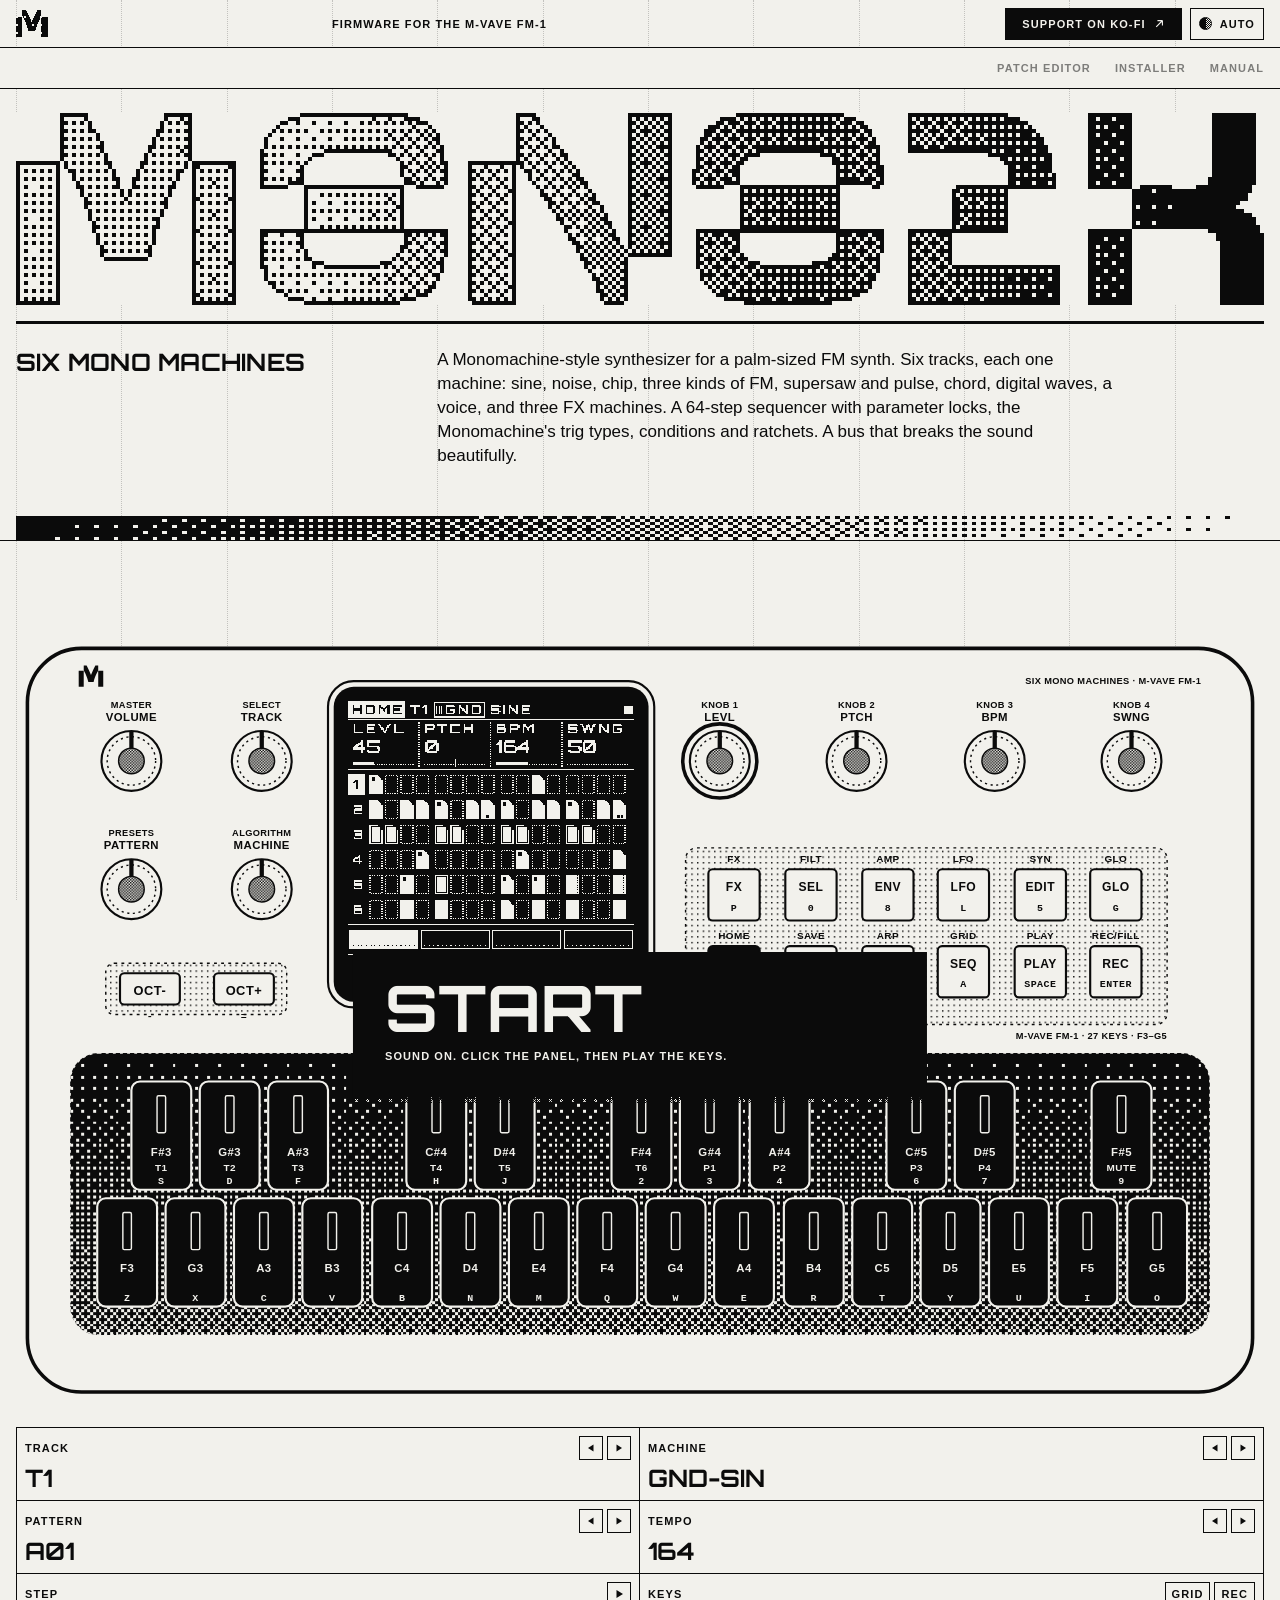
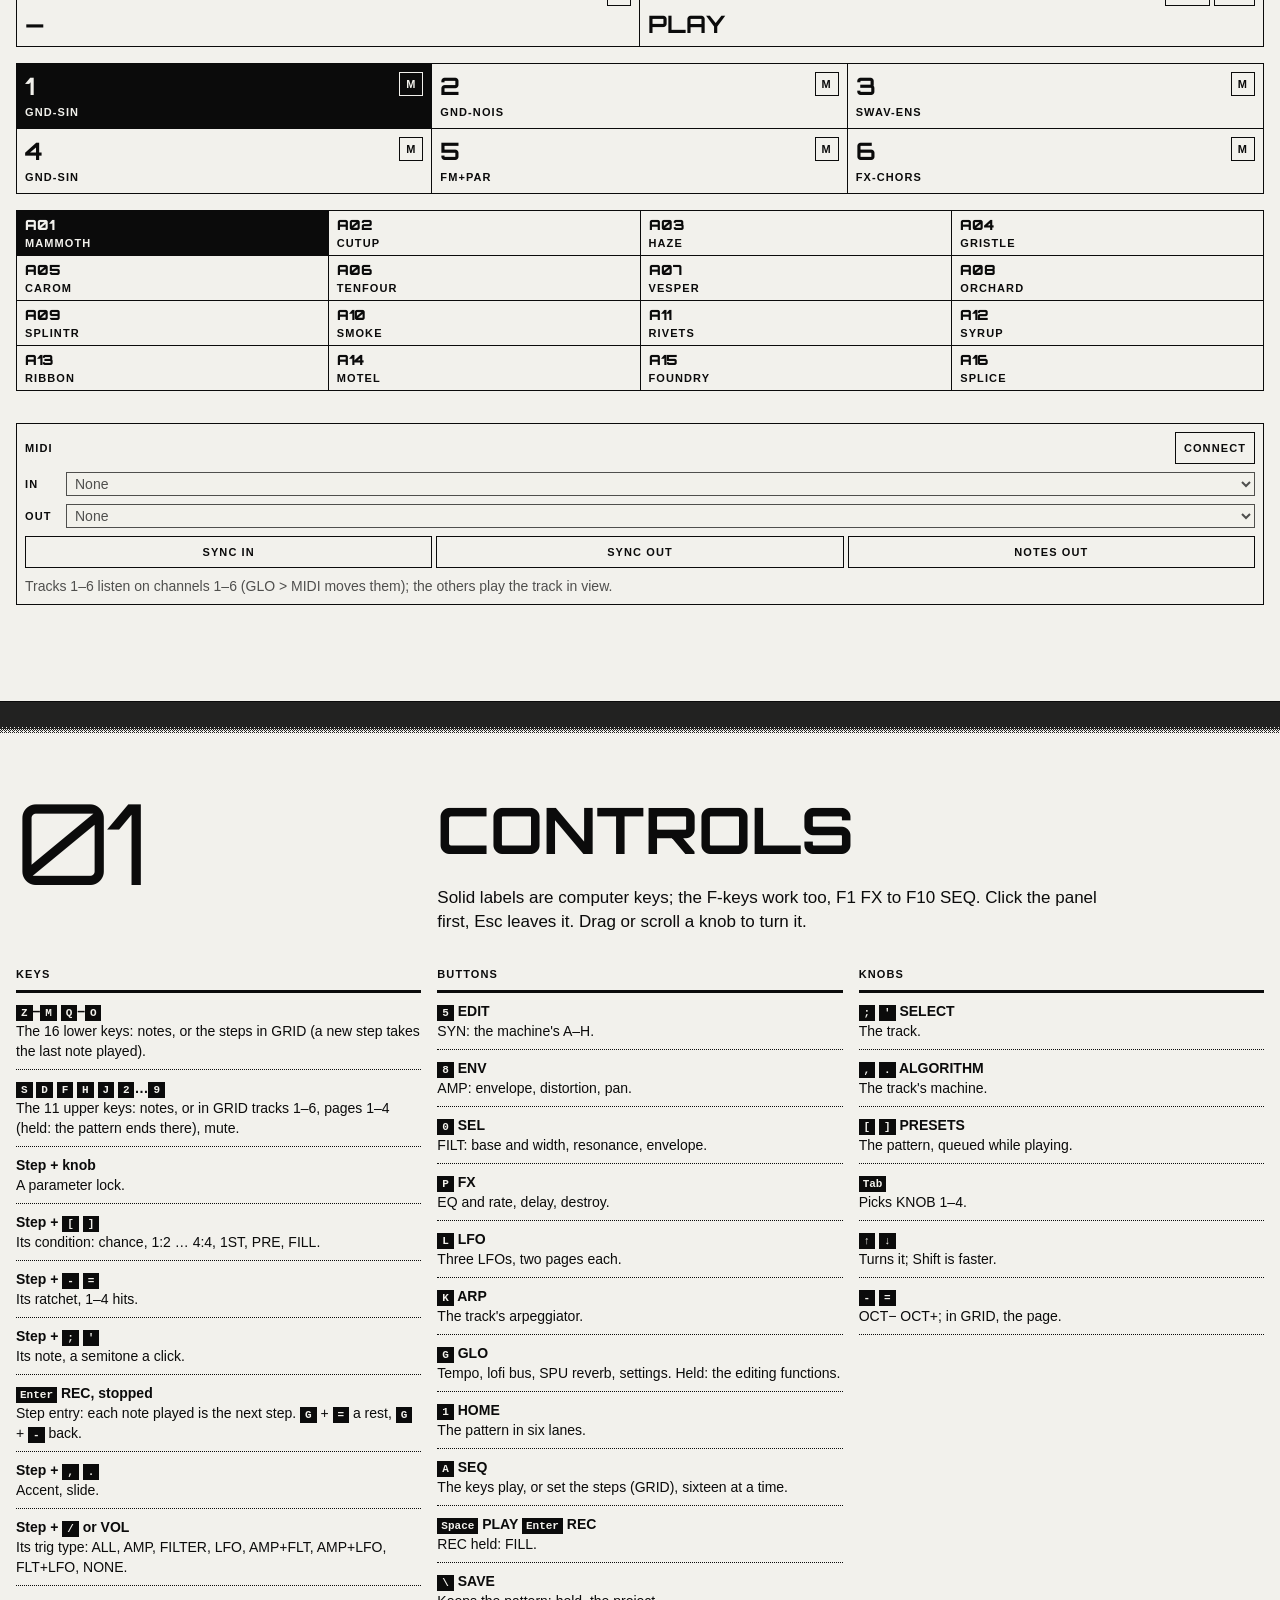
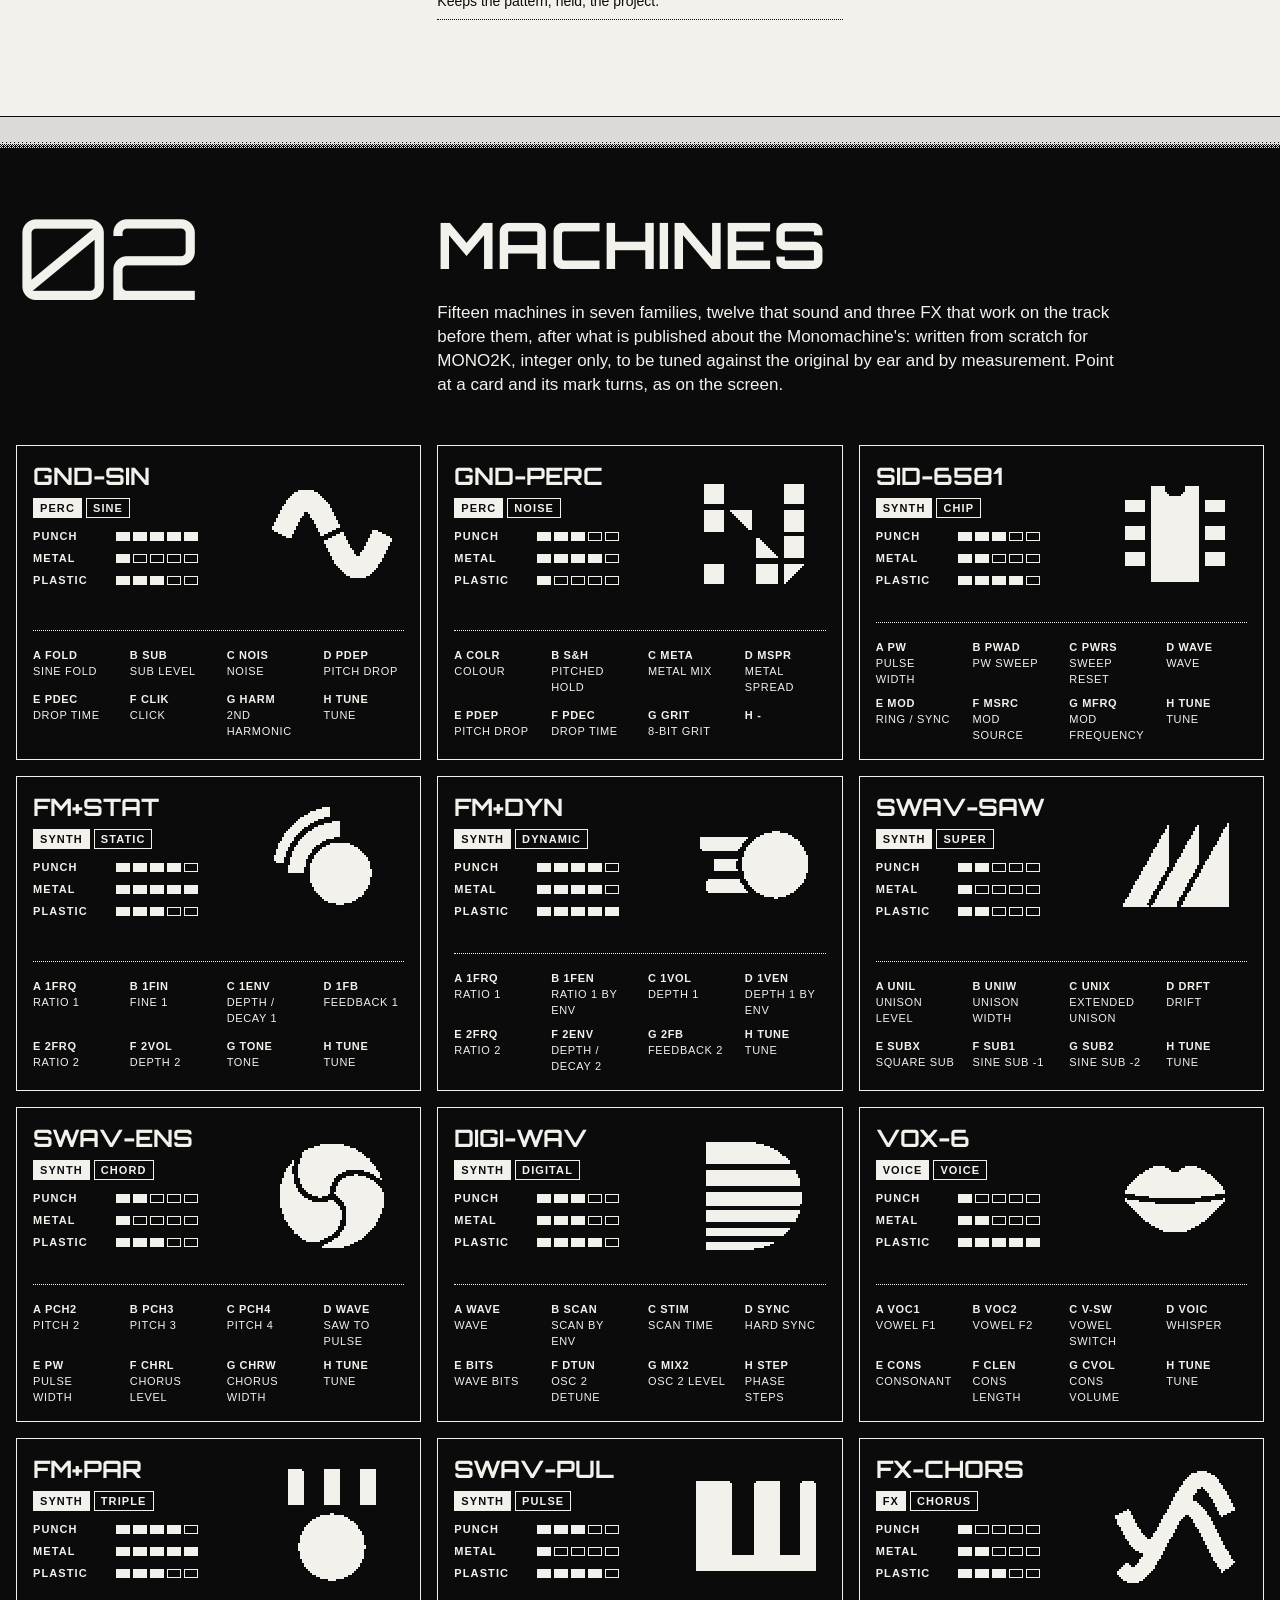
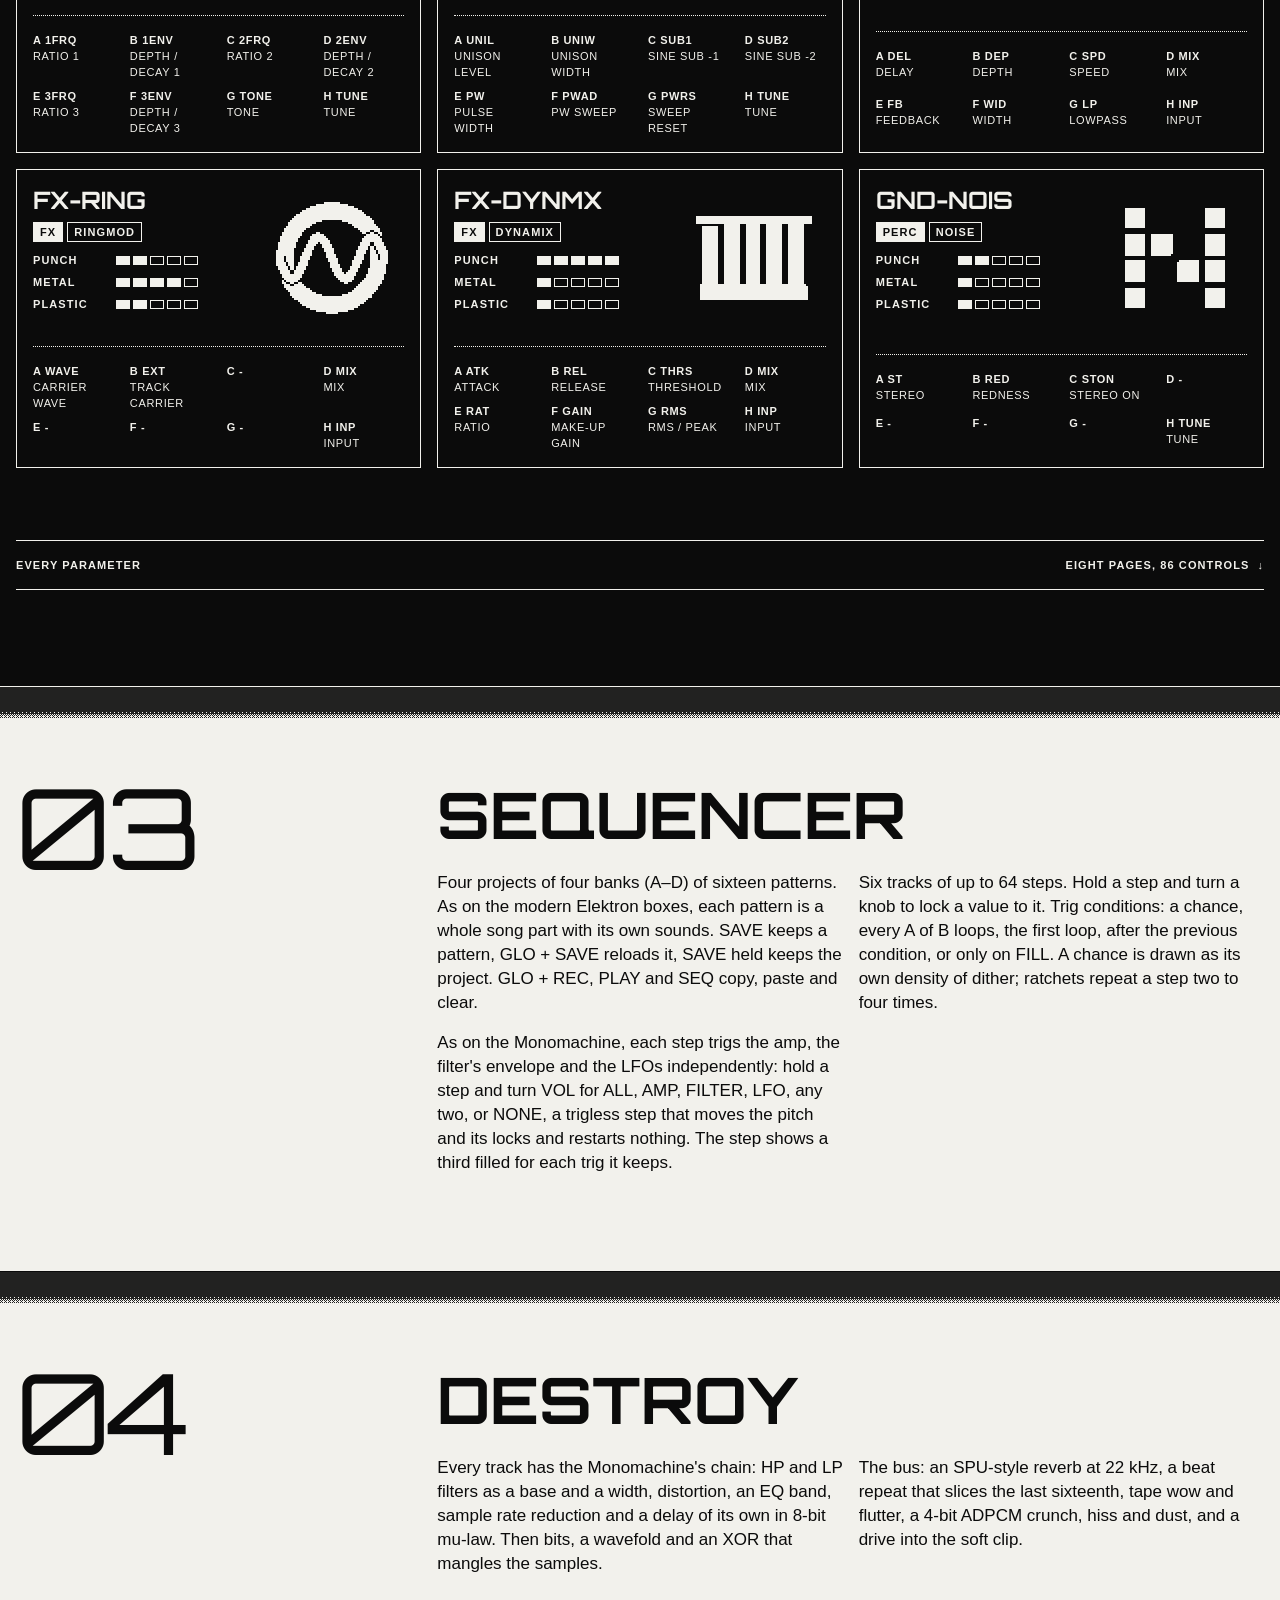
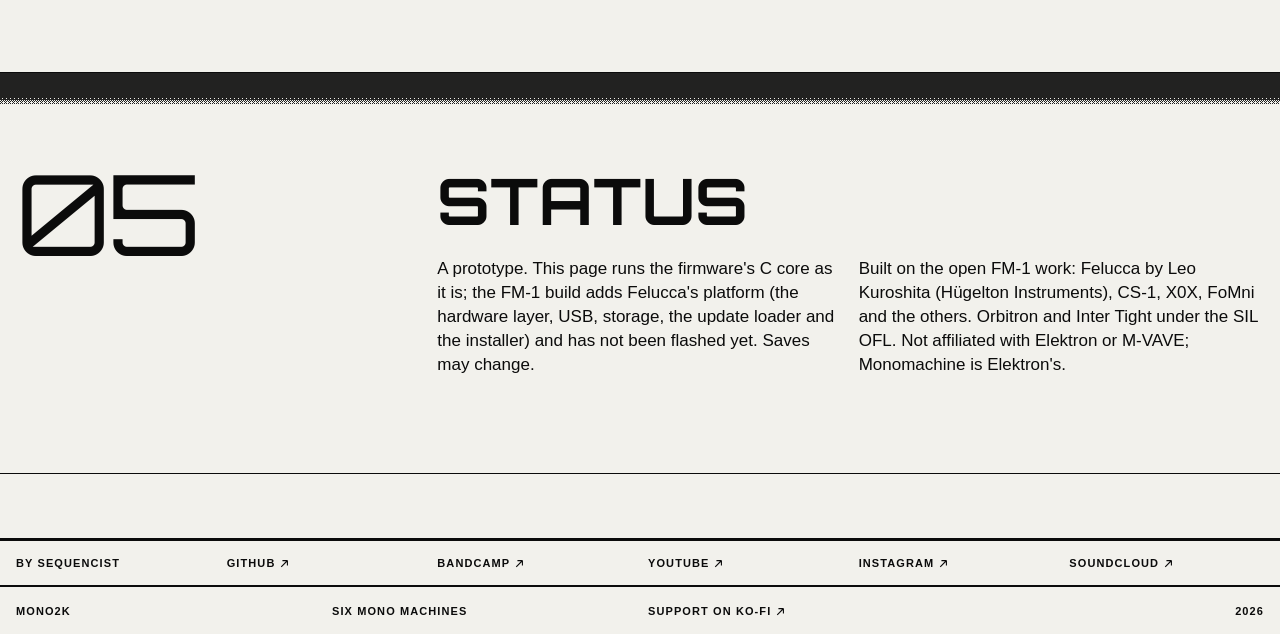
==== web/index.html @ 72e50fae "A new screen grid, the SEQ layer, the manual's Commands and Workflows (wasm v72) The screen in five " ====
<!doctype html>
<!-- SPDX-License-Identifier: GPL-3.0-only -->
<!-- MONO2K's emulator page: the firmware's own C core in the browser (m2k.wasm in worklet.js), on a drawn FM-1.
     Everything sits on one 12-column grid (the dotted rules) and one 8 px spacing scale; see style.css. -->
<html lang="en">
<head>
<meta charset="utf-8">
<meta name="viewport" content="width=device-width, initial-scale=1">
<title>MONO2K Emulator</title>
<meta name="description" content="MONO2K: six mono machines, a 64-step sequencer with parameter locks and trig conditions, and a lofi bus, for the M-VAVE FM-1. Running in your browser.">
<script>try { const t = localStorage.getItem("mono2k.theme"); if (t === "light" || t === "dark") document.documentElement.setAttribute("data-theme", t); } catch (e) {}</script>
<link rel="icon" href="brand/mono2k-iso.svg" type="image/svg+xml">
<link rel="stylesheet" href="style.css?v=52">
</head>
<body>
<!-- the controls' glitch (style.css): rows slipped sideways, in hard bands -->
<svg class="gldefs" width="0" height="0" aria-hidden="true" focusable="false"><filter id="gl-a" x="-10%" y="0" width="120%" height="100%" color-interpolation-filters="sRGB"><feTurbulence type="fractalNoise" baseFrequency="0 0.22" numOctaves="1" seed="7" result="n"/><feComponentTransfer in="n" result="m"><feFuncR type="discrete" tableValues="0.5 0.5 0.15 0.5 0.85 0.5 0.5 0.3"/><feFuncG type="discrete" tableValues="0.5"/><feFuncA type="discrete" tableValues="1"/></feComponentTransfer><feDisplacementMap in="SourceGraphic" in2="m" scale="12" xChannelSelector="R" yChannelSelector="G"/></filter><filter id="gl-b" x="-10%" y="0" width="120%" height="100%" color-interpolation-filters="sRGB"><feTurbulence type="fractalNoise" baseFrequency="0 0.22" numOctaves="1" seed="23" result="n"/><feComponentTransfer in="n" result="m"><feFuncR type="discrete" tableValues="0.5 0.8 0.5 0.5 0.2 0.5 0.65 0.5"/><feFuncG type="discrete" tableValues="0.5"/><feFuncA type="discrete" tableValues="1"/></feComponentTransfer><feDisplacementMap in="SourceGraphic" in2="m" scale="18" xChannelSelector="R" yChannelSelector="G"/></filter></svg>
<div class="rules" aria-hidden="true"><i></i><i></i><i></i><i></i><i></i><i></i><i></i><i></i><i></i><i></i><i></i><i></i></div>

<header class="bar">
  <a class="brand" href="./" aria-label="MONO2K, the emulator"><svg viewBox="0 0 372 323" aria-hidden="true" focusable="false" shape-rendering="crispEdges"><defs><pattern id="isotex" width="187.93" height="187.93" patternUnits="userSpaceOnUse"><rect width="187.93" height="187.93" fill="currentColor"/><g class="isodots"><rect x="0.00" y="70.47" width="23.49" height="23.49"/><rect x="93.96" y="70.47" width="23.49" height="23.49"/><rect x="0.00" y="164.44" width="23.49" height="23.49"/><rect x="93.96" y="164.44" width="23.49" height="23.49"/></g></pattern><pattern id="isotex-a" width="187.93" height="187.93" patternUnits="userSpaceOnUse"><rect width="187.93" height="187.93" fill="currentColor"/><g class="isodots"><rect x="0.00" y="46.98" width="46.98" height="46.98"/><rect x="93.97" y="140.95" width="46.98" height="46.98"/></g></pattern><pattern id="isotex-b" width="187.93" height="187.93" patternUnits="userSpaceOnUse"><rect width="187.93" height="187.93" fill="currentColor"/><g class="isodots"><rect x="93.97" y="0.00" width="93.97" height="93.97"/></g></pattern></defs><path class="iso" fill="url(#isotex)" d="M371.177 322.938C346.353 322.511 320.193 322.919 295.267 322.922L295.273 104.054C295.267 99.0664 294.898 83.9219 295.427 79.542L296.438 78.8486C320.811 79.2205 346.759 79.0906 371.157 78.835L371.177 322.938Z"/><path class="iso" fill="url(#isotex)" d="M0.669267 78.8184C25.8069 79.0513 50.9474 79.1065 76.0863 78.9844C76.3341 89.9106 76.2328 101.312 76.1214 112.248C75.4061 182.366 77.1693 252.854 76.0511 322.926L0.211259 322.914L0.239579 136.432C0.240178 128.986 -0.521935 82.3877 0.669267 78.8184Z"/><path class="iso" fill="url(#isotex)" d="M294.993 0.0126953L295.059 50.0684C295.073 58.1959 295.558 70.9773 294.282 78.6768C293.851 81.2748 286.387 92.4032 284.354 95.624C256.977 143.305 237.109 194.92 225.451 248.654C199.163 248.347 172.382 248.585 146.057 248.601C136.258 206.935 122.268 166.368 104.299 127.521C100.06 118.751 95.4768 110.151 90.5609 101.741C74.8422 74.5385 76.2209 83.3897 76.264 51.0928L76.3607 0.0556641L119.721 0.078125C146.678 50.4618 164.631 89.8462 185.732 143.171C204.51 94.0237 226.566 46.1929 251.748 0L294.993 0.0126953Z"/></svg></a>
  <span class="label">Firmware for the M-VAVE FM-1</span>
  <span class="r acts"><a class="cta" href="https://ko-fi.com/sequencist" target="_blank" rel="noopener"><span class="long">Support on&nbsp;</span>Ko-fi</a><button id="theme" class="themebtn" type="button" aria-label="Colour theme">Auto</button></span>
</header>
<nav class="subnav" aria-label="Pages">
  <a href="editor.html">Patch Editor</a>
  <a href="installer.html">Installer</a>
  <a href="manual.html">Manual</a>
</nav>

<section class="hero">
  <canvas id="wordmark" aria-label="MONO2K"></canvas>
  <div class="hero__sub">
    <p class="title kicker">Six mono machines</p>
    <p class="lede">A Monomachine-style synthesizer for a palm-sized FM synth. Six tracks, each one machine: sine, noise, chip, three kinds of FM, supersaw and pulse, chord, digital waves, a voice, and three FX machines. A 64-step sequencer with parameter locks, the Monomachine's trig types, conditions and ratchets. A bus that breaks the sound beautifully.</p>
  </div>
</section>

<section class="play" id="play">
  <div class="play__main">
    <div class="panel" id="panelwrap">
      <svg id="panel" viewBox="14 14 876 538" role="application" tabindex="0" aria-label="The FM-1 panel"></svg>
      <canvas id="lcd" width="240" height="240" aria-label="The screen"></canvas>
      <button id="start" class="start" type="button"><span>Start</span><small>Sound on. Click the panel, then play the keys.</small></button>
    </div>
  </div>
  <aside class="play__side">
    <dl class="read" id="read">
      <div><dt>Track</dt><dd id="r-trk">T1</dd></div>
      <div><dt>Machine</dt><dd id="r-mach">GND-SIN</dd></div>
      <div><dt>Pattern</dt><dd id="r-pat">A01</dd></div>
      <div><dt>Tempo</dt><dd id="r-bpm">122</dd></div>
      <div><dt>Step</dt><dd id="r-step">—</dd></div>
      <div><dt>Keys</dt><dd id="r-mode">PLAY</dd></div>
    </dl>
    <ol class="tracks" id="tracks"></ol>
    <div class="pats" id="pats" role="group" aria-label="The demo patterns, bank A"></div>
    <div class="midi" id="midi" aria-label="MIDI">
      <div class="midi__head"><b>MIDI</b><button id="midi-on" type="button">Connect</button></div>
      <label>In<select id="midi-in" disabled><option value="">None</option></select></label>
      <label>Out<select id="midi-out" disabled><option value="">None</option></select></label>
      <div class="midi__sync" role="group" aria-label="GLO &gt; MIDI">
        <button id="midi-syni" type="button" aria-pressed="false" title="Follow the clock, start and stop that come in">Sync in</button>
        <button id="midi-syno" type="button" aria-pressed="false" title="Send the clock, start and stop">Sync out</button>
        <button id="midi-noto" type="button" aria-pressed="false" title="Send each track's notes on its channel">Notes out</button>
      </div>
      <p class="midi__note" id="midi-note">Tracks 1–6 listen on channels 1–6 (GLO &gt; MIDI moves them); the others play the track in view.</p>
    </div>
  </aside>
</section>

<section class="sec" id="controls">
  <p class="sec__n">01</p>
  <div class="sec__body">
    <h2 class="display">Controls</h2>
    <p class="lede">Solid labels are computer keys; the F-keys work too, F1 FX to F10 SEQ. Click the panel first, Esc leaves it. Drag or scroll a knob to turn it.</p>
  </div>
  <div class="keys">
    <h3 class="label">Keys</h3>
    <dl>
      <dt><kbd>Z</kbd>–<kbd>M</kbd> <kbd>Q</kbd>–<kbd>O</kbd></dt><dd>The 16 lower keys: notes, or the steps in GRID (a new step takes the last note played).</dd>
      <dt><kbd>S</kbd> <kbd>D</kbd> <kbd>F</kbd> <kbd>H</kbd> <kbd>J</kbd> <kbd>2</kbd>…<kbd>9</kbd></dt><dd>The 11 upper keys: notes, or in GRID tracks 1–6, pages 1–4 (held: the pattern ends there), mute.</dd>
      <dt>Step + knob</dt><dd>A parameter lock.</dd>
      <dt>Step + <kbd>[</kbd> <kbd>]</kbd></dt><dd>Its condition: chance, 1:2 … 4:4, 1ST, PRE, FILL.</dd>
      <dt>Step + <kbd>-</kbd> <kbd>=</kbd></dt><dd>Its ratchet, 1–4 hits.</dd>
      <dt>Step + <kbd>;</kbd> <kbd>'</kbd></dt><dd>Its note, a semitone a click.</dd>
      <dt><kbd>Enter</kbd> REC, stopped</dt><dd>Step entry: each note played is the next step. <kbd>G</kbd> + <kbd>=</kbd> a rest, <kbd>G</kbd> + <kbd>-</kbd> back.</dd>
      <dt>Step + <kbd>,</kbd> <kbd>.</kbd></dt><dd>Accent, slide.</dd>
      <dt>Step + <kbd>/</kbd> or VOL</dt><dd>Its trig type: ALL, AMP, FILTER, LFO, AMP+FLT, AMP+LFO, FLT+LFO, NONE.</dd>
    </dl>
  </div>
  <div class="keys">
    <h3 class="label">Buttons</h3>
    <dl>
      <dt><kbd>5</kbd> EDIT</dt><dd>SYN: the machine's A–H.</dd>
      <dt><kbd>8</kbd> ENV</dt><dd>AMP: envelope, distortion, pan.</dd>
      <dt><kbd>0</kbd> SEL</dt><dd>FILT: base and width, resonance, envelope.</dd>
      <dt><kbd>P</kbd> FX</dt><dd>EQ and rate, delay, destroy.</dd>
      <dt><kbd>L</kbd> LFO</dt><dd>Three LFOs, two pages each.</dd>
      <dt><kbd>K</kbd> ARP</dt><dd>The track's arpeggiator.</dd>
      <dt><kbd>G</kbd> GLO</dt><dd>Tempo, lofi bus, SPU reverb, settings. Held: the editing functions.</dd>
      <dt><kbd>1</kbd> HOME</dt><dd>The pattern in six lanes.</dd>
      <dt><kbd>A</kbd> SEQ</dt><dd>The keys play, or set the steps (GRID), sixteen at a time.</dd>
      <dt><kbd>Space</kbd> PLAY <kbd>Enter</kbd> REC</dt><dd>REC held: FILL.</dd>
      <dt><kbd>\</kbd> SAVE</dt><dd>Keeps the pattern; held, the project.</dd>
    </dl>
  </div>
  <div class="keys">
    <h3 class="label">Knobs</h3>
    <dl>
      <dt><kbd>;</kbd> <kbd>'</kbd> SELECT</dt><dd>The track.</dd>
      <dt><kbd>,</kbd> <kbd>.</kbd> ALGORITHM</dt><dd>The track's machine.</dd>
      <dt><kbd>[</kbd> <kbd>]</kbd> PRESETS</dt><dd>The pattern, queued while playing.</dd>
      <dt><kbd>Tab</kbd></dt><dd>Picks KNOB 1–4.</dd>
      <dt><kbd>↑</kbd> <kbd>↓</kbd></dt><dd>Turns it; Shift is faster.</dd>
      <dt><kbd>-</kbd> <kbd>=</kbd></dt><dd>OCT− OCT+; in GRID, the page.</dd>
    </dl>
  </div>
</section>

<section class="sec inv" id="machines">
  <p class="sec__n">02</p>
  <div class="sec__body">
    <h2 class="display">Machines</h2>
    <p class="lede">Fifteen machines in seven families, twelve that sound and three FX that work on the track before them, after what is published about the Monomachine's: written from scratch for MONO2K, integer only, to be tuned against the original by ear and by measurement. Point at a card and its mark turns, as on the screen.</p>
  </div>
  <div class="mgrid" id="mgrid"></div>
  <details class="params" id="params">
    <summary><span class="label">Every parameter</span><span class="label" id="pcount">Eight pages</span></summary>
    <div class="pgrid" id="pgrid"></div>
  </details>
</section>

<section class="sec" id="sequencer">
  <p class="sec__n">03</p>
  <div class="sec__body">
    <h2 class="display">Sequencer</h2>
    <div class="cols2">
      <p>Four projects of four banks (A–D) of sixteen patterns. As on the modern Elektron boxes, each pattern is a whole song part with its own sounds. SAVE keeps a pattern, GLO + SAVE reloads it, SAVE held keeps the project. GLO + REC, PLAY and SEQ copy, paste and clear.</p>
      <p>Six tracks of up to 64 steps. Hold a step and turn a knob to lock a value to it. Trig conditions: a chance, every A of B loops, the first loop, after the previous condition, or only on FILL. A chance is drawn as its own density of dither; ratchets repeat a step two to four times.</p>
      <p>As on the Monomachine, each step trigs the amp, the filter's envelope and the LFOs independently: hold a step and turn VOL for ALL, AMP, FILTER, LFO, any two, or NONE, a trigless step that moves the pitch and its locks and restarts nothing. The step shows a third filled for each trig it keeps.</p>
    </div>
  </div>
</section>

<section class="sec" id="destroy">
  <p class="sec__n">04</p>
  <div class="sec__body">
    <h2 class="display">Destroy</h2>
    <div class="cols2">
      <p>Every track has the Monomachine's chain: HP and LP filters as a base and a width, distortion, an EQ band, sample rate reduction and a delay of its own in 8-bit mu-law. Then bits, a wavefold and an XOR that mangles the samples.</p>
      <p>The bus: an SPU-style reverb at 22 kHz, a beat repeat that slices the last sixteenth, tape wow and flutter, a 4-bit ADPCM crunch, hiss and dust, and a drive into the soft clip.</p>
    </div>
  </div>
</section>

<section class="sec" id="status-sec">
  <p class="sec__n">05</p>
  <div class="sec__body">
    <h2 class="display">Status</h2>
    <div class="cols2">
      <p>A prototype. This page runs the firmware's C core as it is; the FM-1 build adds Felucca's platform (the hardware layer, USB, storage, the update loader and the installer) and has not been flashed yet. Saves may change.</p>
      <p>Built on the open FM-1 work: Felucca by Leo Kuroshita (Hügelton Instruments), CS-1, X0X, FoMni and the others. Orbitron and Inter Tight under the SIL OFL. Not affiliated with Elektron or M-VAVE; Monomachine is Elektron's.</p>
    </div>
  </div>
</section>

<nav class="bar links" aria-label="Sequencist, the author">
  <span class="label">By Sequencist</span>
  <a class="label" href="https://github.com/InigoHernandez" target="_blank" rel="noopener">GitHub</a>
  <a class="label" href="https://sequencist.bandcamp.com/" target="_blank" rel="noopener">Bandcamp</a>
  <a class="label" href="https://www.youtube.com/@sequencist" target="_blank" rel="noopener">YouTube</a>
  <a class="label" href="https://www.instagram.com/sequencist.fm" target="_blank" rel="noopener">Instagram</a>
  <a class="label" href="https://soundcloud.com/sequencist" target="_blank" rel="noopener">SoundCloud</a>
</nav>

<footer class="bar foot">
  <span class="label">MONO2K</span><span class="label">Six mono machines</span><a class="label kofi" href="https://ko-fi.com/sequencist" target="_blank" rel="noopener">Support on Ko-fi</a><span class="label r">2026</span>
</footer>

<script src="panel.js?v=2"></script>
<script src="app.js?v=83"></script>
</body>
</html>
---- web/style.css ----
/* SPDX-License-Identifier: GPL-3.0-only */
/* MONO2K's page. One 12-column grid (the dotted rules show where each column starts), one 8 px spacing scale,
 * line heights on a 4 px rhythm, five text sizes:
 *   label 11   Helvetica bold, uppercase, tracked
 *   small 14   Helvetica
 *   text  17   Helvetica, for reading
 *   title 24   Orbitron black, uppercase
 *   display    Orbitron black, uppercase (section titles, START); the section numbers in Orbitron regular
 * Orbitron is always uppercase and only for titles, numbers and the instrument's name. */
@font-face { font-family: "Orbitron"; src: url(fonts/Orbitron.ttf) format("truetype"); font-weight: 400 900; font-display: swap; }
@font-face { font-family: "Inter Tight"; src: url(fonts/InterTight-400.woff) format("woff"); font-weight: 400; font-display: swap; }
@font-face { font-family: "Inter Tight"; src: url(fonts/InterTight-600.woff) format("woff"); font-weight: 600 900; font-display: swap; }

:root {
  --ink: #0b0b0b;
  --paper: #f2f1ec;
  --inv-ink: #f2f1ec;            /* a block set against the page: the other theme's colours */
  --inv-paper: #0b0b0b;
  --head: "Orbitron", "Helvetica Neue", Helvetica, Arial, sans-serif;
  --text: "Helvetica Neue", Helvetica, "Inter Tight", Arial, sans-serif;
  --mono: "SF Mono", ui-monospace, Menlo, monospace;
  /* space */
  --s1: 8px; --s2: 16px; --s3: 24px; --s4: 32px; --s6: 48px; --s8: 64px; --s12: 96px; --s16: 128px; --s24: 192px;
  --gut: var(--s2);
  /* type */
  --label: 700 11px / 16px var(--text);
  --small: 400 14px / 20px var(--text);
  --body: 400 17px / 24px var(--text);
  --title: 700 24px / 28px var(--head);
  --display: 700 clamp(40px, 5.6vw, 64px) / 1 var(--head);
  color-scheme: light;
}
@media (prefers-color-scheme: dark) {
  :root:not([data-theme="light"]) { --ink: #f2f1ec; --paper: #0b0b0b; --inv-ink: #0b0b0b; --inv-paper: #f2f1ec; color-scheme: dark; }
}
:root[data-theme="dark"] { --ink: #f2f1ec; --paper: #0b0b0b; --inv-ink: #0b0b0b; --inv-paper: #f2f1ec; color-scheme: dark; }
.inv { --ink: var(--inv-ink); --paper: var(--inv-paper); background: var(--paper); color: var(--ink); }

* { box-sizing: border-box; }
html { background: var(--paper); }
body { margin: 0; background: var(--paper); color: var(--ink); font: var(--body); overflow-x: hidden; -webkit-font-smoothing: antialiased; }
p, h2, h3, dl, dd, ol { margin: 0; }

/* the text styles */
.label, .read dt, .keys h3, .mcard .meta, .mcard ol, .themebtn, .cta,
.tracks li, .pats button { font: var(--label); text-transform: uppercase; letter-spacing: 0.1em; }
.small { font: var(--small); }
.lede { font: var(--body); max-width: 40em; }
.title { font: var(--title); text-transform: uppercase; letter-spacing: 0.01em; }
.display { font: var(--display); text-transform: uppercase; letter-spacing: 0; }

/* the grid: twelve columns with the gutter; the rules mark each column's start */
.bar, .hero__sub, .play, .sec, .rules {
  display: grid; grid-template-columns: repeat(12, minmax(0, 1fr)); column-gap: var(--gut);
  padding-left: var(--gut); padding-right: var(--gut);
}
.rules { position: fixed; inset: 0; pointer-events: none; z-index: 0; }
.rules i { border-left: 1px dotted var(--ink); opacity: 0.2; }

/* the bars, top and foot: four labels, three columns each */
.bar { position: relative; z-index: 1; align-items: center; min-height: var(--s6); border-bottom: 1px solid var(--ink); }
.bar > * { grid-column: span 3; }
.bar.foot { border-bottom: 0; border-top: 1px solid var(--ink); margin-top: var(--s8); }
/* the author, elsewhere: six cells of two columns, above the foot */
.links { margin-top: var(--s8); border-top: 3px solid var(--ink); }
.links > * { grid-column: span 2; }
.links + .foot { margin-top: 0; }
.links a { color: var(--ink); text-decoration: none; }
.links a::after { margin-left: 0.35em; }
.links a:hover { text-decoration: underline; text-underline-offset: 4px; }
.kofi { color: var(--ink); text-decoration: none; }                       /* the author's Ko-fi, header and footer */
.kofi::after { margin-left: 0.35em; }
.kofi:hover { text-decoration: underline; text-underline-offset: 4px; }
/* the outward arrow on links, after Geist's arrow-up-right: a stroke and its corner, square ends, in the text's colour */
:root { --chev: url("data:image/svg+xml,%3Csvg xmlns='http://www.w3.org/2000/svg' viewBox='0 0 16 16' fill='none' stroke='%23000' stroke-width='1.6'%3E%3Cpath d='M3.25 5.75 8 10.5l4.75-4.75'/%3E%3C/svg%3E"); }
:root { --arrow: url("data:image/svg+xml,%3Csvg xmlns='http://www.w3.org/2000/svg' viewBox='0 0 16 16' fill='none' stroke='%23000' stroke-width='1.6'%3E%3Cpath d='M5 3.75h6.5a.75.75 0 0 1 .75.75V11M12 4 3.25 12.75'/%3E%3C/svg%3E"); }
.links a::after, .kofi::after, .cta::after {
  content: ""; display: inline-block; width: 1em; height: 1em; vertical-align: -0.15em; background: currentColor;
  -webkit-mask: var(--arrow) center / contain no-repeat; mask: var(--arrow) center / contain no-repeat;
}
.r { text-align: right; }
header.bar > .acts { grid-column: span 6; display: flex; justify-content: flex-end; align-items: center; gap: var(--s1); }
.cta {                                                                   /* the author's Ko-fi, set in the page's ink */
  display: inline-flex; align-items: center; height: var(--s4); padding: 0 var(--s2);
  color: var(--paper); background: var(--ink); border: 1px solid var(--ink); text-decoration: none;
}
.cta::after { margin-left: var(--s1); }
.cta { white-space: nowrap; }
.cta:hover { color: var(--ink); background: var(--paper); }
.themebtn {
  display: inline-flex; align-items: center; gap: var(--s1); height: var(--s4); padding: 0 var(--s1);
  color: var(--ink); background: var(--paper); border: 1px solid var(--ink); cursor: pointer;
}
.themebtn::before {
  content: ""; width: 11px; height: 11px; border-radius: 50%; border: 1px solid var(--ink);
  background: linear-gradient(90deg, var(--ink) 50%, transparent 50%), var(--d-check);
  background-size: 100% 100%, 2px 2px; image-rendering: pixelated;
}
.themebtn:hover { background: var(--ink); color: var(--paper); }
.themebtn:hover::before { border-color: var(--paper); }

/* the hero: the wordmark across the grid, then the kicker (4 columns) and the lede (7) */
.hero { position: relative; z-index: 1; padding: var(--s3) var(--gut) 0; }
#wordmark { display: block; width: 100%; height: auto; image-rendering: pixelated; }
.hero::after { content: ""; display: block; height: var(--s3); margin-top: var(--s2); background: var(--g-across) 0 0 / 100% 100% no-repeat; image-rendering: pixelated; }
.hero__sub { padding: var(--s3) 0 var(--s4); border-top: 3px solid var(--ink); margin-top: var(--s2); }
.hero__sub .kicker { grid-column: 1 / span 4; }
.hero__sub .lede { grid-column: 5 / span 7; }

/* the instrument: the panel on 8 columns, the side on 4 */
.play { position: relative; z-index: 1; border-top: 1px solid var(--ink); border-bottom: 1px solid var(--ink); }
.play__main { grid-column: 1 / span 8; padding: var(--s12) 0; align-self: center; }   /* centred when the side runs taller */
/* the side: as tall as the instrument, the patterns taking what is left, so both columns start and end together */
.play__side { grid-column: 9 / span 4; padding: var(--s12) 0; display: grid; grid-template-rows: auto auto 1fr; gap: var(--s2); min-width: 0; }
.panel { position: relative; width: 100%; aspect-ratio: 876 / 538; }
#panel { position: absolute; inset: 0; width: 100%; height: 100%; outline: none; touch-action: none; user-select: none; -webkit-user-select: none; font-family: var(--text); }
#panel:focus-visible { outline: 2px solid var(--ink); outline-offset: 4px; }
#lcd {
  position: absolute;
  left: calc((247 - 14) / 876 * 100%); top: calc((59 - 14) / 538 * 100%);
  width: calc(201 / 876 * 100%); height: calc(201 / 538 * 100%);
  image-rendering: pixelated; image-rendering: crisp-edges;
}
.start {
  position: absolute; left: 50%; top: 50%; transform: translate(-50%, -50%);
  display: grid; gap: var(--s1); padding: var(--s3) var(--s4); min-width: 46%;
  background: var(--ink); color: var(--paper); border: 0; cursor: pointer; text-align: left;
  font: var(--display); text-transform: uppercase;
}
.start small { font: var(--label); text-transform: uppercase; letter-spacing: 0.1em; }
.start:hover { outline: 3px solid var(--ink); outline-offset: 3px; }
.start::after { content: ""; position: absolute; left: 0; right: 0; top: 100%; height: var(--s4); background: var(--g-down) 0 0 / 4px var(--s4) repeat-x; image-rendering: pixelated; }
.start.gone { display: none; }

/* the side: readouts, the tracks, the patterns, the project, the tools */
/* the readout: boxed and padded as the tracks and patterns under it; in each cell the buttons share the name's row,
 * on the right, and the value has the whole width under them */
.read { display: grid; grid-template-columns: 1fr 1fr; border: 1px solid var(--ink); }
.read > div {
  display: grid; grid-template-columns: minmax(0, 1fr) auto; grid-template-areas: "dt ctls" "dd dd";
  column-gap: var(--s1); align-items: center; padding: var(--s1); border-bottom: 1px solid var(--ink); min-width: 0;
}
.read > div:nth-child(odd) { border-right: 1px solid var(--ink); }
.read > div:nth-last-child(-n+2) { border-bottom: 0; }
.read dt { grid-area: dt; }
.read dd { grid-area: dd; margin-top: 4px; font: var(--title); text-transform: uppercase; white-space: nowrap; overflow: hidden; text-overflow: clip; font-variant-numeric: tabular-nums; }
/* the readout and the tracks are controls too: small square buttons in the label's type, dithered on hover */
.read .ctls { grid-area: ctls; display: flex; align-items: center; gap: 4px; }
.read .ctls button, .tracks .tmute {
  display: inline-grid; place-items: center; min-width: var(--s3); height: var(--s3); padding: 0 6px; cursor: pointer;
  font: var(--label); letter-spacing: 0.1em; text-transform: uppercase;
  color: var(--ink); background: var(--paper); border: 1px solid var(--ink);
}
.read .ctls .ar { width: var(--s3); padding: 0; }
.read .ctls svg { display: block; width: 10px; height: 10px; fill: currentColor; }
.read .ctls button:hover, .tracks .tmute:hover, .tracks .tsel:hover { background-image: var(--d-check); background-size: 2px 2px; image-rendering: pixelated; }
.read .ctls button[aria-pressed="true"], .tracks .tmute[aria-pressed="true"] { background: var(--ink); color: var(--paper); }
.read button:focus-visible, .tracks button:focus-visible { outline: 2px solid var(--ink); outline-offset: 2px; }
.tracks .tsel {
  display: block; width: 100%; min-height: 48px; padding: var(--s1); text-align: left; cursor: pointer;
  font: inherit; letter-spacing: inherit; text-transform: inherit; color: inherit; background: transparent; border: 0;
}
.tracks li.on .tsel:hover { background-image: none; }
.tracks .tmute { position: absolute; top: var(--s1); right: var(--s1); min-width: var(--s3); height: var(--s3); padding: 0; }
.tracks li.on .tmute { color: var(--paper); background: var(--ink); border-color: var(--paper); }
.tracks li.on .tmute[aria-pressed="true"] { color: var(--ink); background: var(--paper); }
.tracks { list-style: none; padding: 0; display: grid; grid-template-columns: repeat(3, minmax(0, 1fr)); border: 1px solid var(--ink); }
.tracks li { position: relative; padding: 0; border-right: 1px solid var(--ink); overflow: hidden; white-space: nowrap; }
.tracks li:nth-child(3n) { border-right: 0; }
.tracks li:nth-child(-n+3) { border-bottom: 1px solid var(--ink); }
.tracks li b { display: block; font: var(--title); margin-bottom: 4px; }
.tracks li.on { background: var(--ink); color: var(--paper); }
.tracks li.mute { background-image: var(--d-sparse); }
.pats { display: grid; grid-template-columns: repeat(4, minmax(0, 1fr)); grid-auto-rows: 1fr; border-top: 1px solid var(--ink); border-left: 1px solid var(--ink); }
.pats button {
  display: block; text-align: left; padding: 4px var(--s1); min-width: 0; overflow: hidden; cursor: pointer;
  color: var(--ink); background: var(--paper); border: 0; border-right: 1px solid var(--ink); border-bottom: 1px solid var(--ink);
}
.pats button b { display: block; font: 900 14px / 20px var(--head); letter-spacing: 0; }
.pats button:hover { background-image: var(--d-check); background-size: 2px 2px; image-rendering: pixelated; }
.pats button.on { background: var(--ink); color: var(--paper); }
.pats button.q { background-image: var(--d-dots); background-size: 2px 2px; image-rendering: pixelated; }

/* the sections: the number on 4 columns, the text on 8; full-width blocks below them */
.sec { position: relative; z-index: 1; row-gap: var(--s4); padding-top: var(--s12); padding-bottom: var(--s12); border-bottom: 1px solid var(--ink); }
.sec::before { content: ""; position: absolute; left: 0; right: 0; top: 0; height: var(--s4); background: var(--g-down) 0 0 / 4px var(--s4) repeat-x; image-rendering: pixelated; opacity: 0.9; pointer-events: none; }
.sec.inv::before { background-image: var(--g-down-inv); }   /* the band in the block's own ink */
.sec__n { grid-column: 1 / span 4; font: 400 clamp(56px, 9vw, 112px) / 0.8 var(--head); letter-spacing: -0.02em; font-variant-numeric: tabular-nums; }
.sec__body { grid-column: 5 / span 8; display: grid; gap: var(--s3); align-content: start; }
.cols2 { display: grid; grid-template-columns: repeat(2, minmax(0, 1fr)); column-gap: var(--gut); row-gap: var(--s2); }

/* the controls: three lists of four columns each */
.keys { grid-column: span 4; }
.keys h3 { padding-bottom: var(--s1); border-bottom: 3px solid var(--ink); }
.keys dl { display: grid; }
.keys dt { font: 700 14px / 20px var(--text); padding-top: var(--s1); }
.keys dd { font: var(--small); padding-bottom: var(--s1); border-bottom: 1px dotted var(--ink); }
kbd { display: inline-block; min-width: 1.5em; padding: 0 4px; font: 700 11px / 16px var(--mono); text-align: center; background: var(--ink); color: var(--paper); }

/* the machines: three cards of four columns each, Model:Cycles' cards in one bit */
.mgrid { grid-column: 1 / -1; display: grid; grid-template-columns: repeat(3, minmax(0, 1fr)); gap: var(--gut); padding: var(--gut); margin: 0 calc(-1 * var(--gut)); }
.mcard { position: relative; border: 1px solid var(--ink); padding: var(--s2); display: grid; grid-template-columns: minmax(0, 1fr) 144px; gap: var(--s2); min-width: 0; }
.mcard canvas { width: 144px; height: 144px; image-rendering: pixelated; }
.mcard h4 { margin: 0 0 var(--s1); font: var(--title); text-transform: uppercase; }
.mcard .meta { display: grid; gap: 6px; }
.mcard .meta .tags { display: flex; flex-wrap: wrap; gap: 4px; margin-bottom: 4px; }
.mcard .meta em { font-style: normal; padding: 1px 6px; border: 1px solid var(--ink); }
.mcard .meta em.inv { background: var(--ink); color: var(--paper); }
.mcard .meta .stat { display: grid; grid-template-columns: 7.5em auto; align-items: center; }
.mcard .meta .stat i { display: flex; gap: 3px; }
.mcard .meta .stat u { display: block; width: 14px; height: 9px; border: 1px solid var(--ink); }
.mcard .meta .stat u.on { background: var(--ink); }
.mcard ol { grid-column: 1 / -1; margin: 0; padding: var(--s2) 0 0; list-style: none; display: grid; grid-template-columns: repeat(4, minmax(0, 1fr)); gap: var(--s1) var(--s2); border-top: 1px dotted var(--ink); overflow-wrap: anywhere; }
.mcard ol li { font-weight: 400; letter-spacing: 0.06em; }
.mcard ol li b { display: block; font-weight: 700; }
.mcard::after {
  content: ""; position: absolute; left: 0; right: 0; bottom: 0; height: 0; pointer-events: none; opacity: 0.35;
  background: var(--ink);
  -webkit-mask: var(--g-up) 0 100% / 4px 100% repeat-x; mask: var(--g-up) 0 100% / 4px 100% repeat-x;
  transition: height 0.28s steps(7);
}
.mcard:hover::after { height: 100%; }

/* every parameter, page by page: one line under the cards until it is opened */
.params { grid-column: 1 / -1; border-top: 1px solid var(--ink); border-bottom: 1px solid var(--ink); margin-top: var(--s3); }
.params summary { display: flex; justify-content: space-between; align-items: center; min-height: var(--s6); cursor: pointer; list-style: none; }
.params summary::-webkit-details-marker { display: none; }
.params summary:hover { background: var(--ink); color: var(--paper); }
.params summary:focus-visible { outline: 2px solid var(--ink); outline-offset: 2px; }
#pcount::after { content: "\2193"; margin-left: var(--s1); }
.params[open] #pcount::after { content: "\2191"; }
.pgrid { display: grid; grid-template-columns: repeat(4, minmax(0, 1fr)); gap: var(--s3) var(--gut); padding: var(--s2) 0 var(--s4); }
.pblk { border-top: 1px dotted var(--ink); padding-top: var(--s1); min-width: 0; }
.pblk h5 { display: flex; justify-content: space-between; align-items: center; gap: var(--s1); margin: 0 0 var(--s1); min-height: 24px; }
.pblk select { font: var(--label); letter-spacing: 0.1em; text-transform: uppercase; color: var(--ink); background: var(--paper); border: 1px solid var(--ink); padding: 2px var(--s1); min-width: 0; }
.pblk ol { list-style: none; margin: 0; padding: 0; display: grid; grid-template-columns: repeat(2, minmax(0, 1fr)); gap: var(--s1) var(--s2); overflow-wrap: anywhere; }
.pblk li, .pblk h5 { font: var(--label); text-transform: uppercase; letter-spacing: 0.06em; }
.pblk li { font-weight: 400; }
.pblk li b { display: block; font-weight: 700; }

/* scroll: parts arrive once, in steps like the screen (app.js adds .reveal only when motion is welcome) */
.reveal .rv-up { opacity: 0; transform: translateY(var(--s2)); transition: opacity 480ms steps(6), transform 480ms steps(6); transition-delay: calc(var(--i, 0) * 80ms); }
.reveal .rv-up.in { opacity: 1; transform: none; }
.reveal .rv-wipe { clip-path: inset(0 100% 0 0); transition: clip-path 560ms steps(14); }
.reveal .rv-wipe.in { clip-path: inset(0 0 0 0); }
.reveal .sec::before { transform: scaleX(0); transform-origin: 0 50%; transition: transform 720ms steps(18); }
.reveal .sec.in::before { transform: none; }
.reveal .mgrid .mcard { opacity: 0; transform: translateY(var(--s2)); transition: opacity 480ms steps(6), transform 480ms steps(6); transition-delay: calc(var(--i, 0) * 70ms); }
.reveal .mgrid.in .mcard { opacity: 1; transform: none; }

/* below 1400 the readout cannot stand as tall as the instrument beside it: it goes under it */
@media (max-width: 1400px) {
  .play__main { grid-column: 1 / -1; padding-bottom: 0; }
  .play__side { grid-column: 1 / -1; padding-top: var(--s3); }
}
@media (max-width: 1100px) {
  .mgrid { grid-template-columns: repeat(2, minmax(0, 1fr)); }
  .pgrid { grid-template-columns: repeat(3, minmax(0, 1fr)); }
  .keys { grid-column: span 6; }
  .keys:last-child { grid-column: 1 / -1; }
}
@media (max-width: 720px) {
  .sec { padding-top: var(--s8); padding-bottom: var(--s8); }
  .play__main { padding-top: var(--s8); }
  .play__side { padding-bottom: var(--s8); }
  .bar > * { grid-column: span 6; }
  .bar { row-gap: var(--s1); padding-top: var(--s2); padding-bottom: var(--s2); }   /* bars that wrap: rows apart */
  header.bar > :nth-child(2) { display: none; }                  /* the name, the Ko-fi and the switch */
  .cta .long { display: none; }                                   /* on a phone just "Ko-fi" */
  .hero__sub .kicker, .hero__sub .lede, .sec__n, .sec__body, .keys, .keys:last-child { grid-column: 1 / -1; }
  .hero__sub { row-gap: var(--s2); }
  .cols2, .mgrid { grid-template-columns: 1fr; }
  .pgrid { grid-template-columns: 1fr; }
  .pblk ol { grid-template-columns: repeat(4, minmax(0, 1fr)); gap: var(--s1); }
  .pblk li { letter-spacing: 0.02em; }                       /* PORTAMENTO whole in a quarter of a phone */
  .mcard { grid-template-columns: minmax(0, 1fr) 96px; }
  .mcard canvas { width: 96px; height: 96px; }
}

/* ------------------------------------------------------------------------------------------- the other pages */
/* the sub-header: the pages, on the right; the one in view in ink, the others faded, as labels */
a.label { color: var(--ink); text-decoration: none; }
/* the isotype, top left, in the theme's ink: the way home */
.brand { display: inline-flex; align-items: center; justify-self: start; color: var(--ink); padding: 4px 0; }
.brand svg { display: block; height: 27.5px; width: auto; fill: currentColor; }
.brand .isodots { fill: var(--paper); }                         /* the hero K's dither, a few dots of paper in the ink */
/* on hover the isotype crushes and breaks, as the hero does: its dither falls to coarser blocks while its three pieces
 * slip sideways along their slits for a few frames, then it locks solid until the pointer leaves */
.brand:hover .iso, .brand:focus-visible .iso { animation: iso-crush 280ms steps(1, end) forwards; }
.brand:hover .iso:nth-of-type(1), .brand:focus-visible .iso:nth-of-type(1) { animation-name: iso-crush, iso-slip-r; }
.brand:hover .iso:nth-of-type(2), .brand:focus-visible .iso:nth-of-type(2) { animation-name: iso-crush, iso-slip-l; }
.brand:hover .iso:nth-of-type(3), .brand:focus-visible .iso:nth-of-type(3) { animation-name: iso-crush, iso-slip-m; }
@keyframes iso-crush { 0% { fill: url(#isotex-a); } 22% { fill: url(#isotex-b); } 44% { fill: url(#isotex-a); } 66%, 100% { fill: currentColor; } }
@keyframes iso-slip-r { 0% { transform: translateX(36px); } 22% { transform: translateX(-12px); } 44% { transform: translateX(24px); } 66%, 100% { transform: none; } }
@keyframes iso-slip-l { 0% { transform: translateX(-24px); } 22% { transform: translateX(24px); } 44% { transform: translateX(-12px); } 66%, 100% { transform: none; } }
@keyframes iso-slip-m { 0% { transform: translateX(12px); } 22% { transform: translateX(-36px); } 44% { transform: none; } 66%, 100% { transform: none; } }
@media (prefers-reduced-motion: reduce) { .brand:hover .iso, .brand:focus-visible .iso { animation: none; fill: currentColor; } }

/* the controls' glitch, in the hero's and the isotype's idiom: hovered, a burst of three frames (the rows slipped
 * sideways in hard bands, gl-a then gl-b, the dither crushed 6 px, 4, then 2) before the control's own hover; pressed,
 * it inverts and slips once; an accordion opened deals its contents in a few rows at a time. Nothing moves up or down,
 * nothing runs on its own */
.gldefs { position: absolute; width: 0; height: 0; overflow: hidden; pointer-events: none; }
@keyframes gl-burst {
  0% { filter: url(#gl-a); background-image: var(--d-check); background-size: 6px 6px; image-rendering: pixelated; }
  33% { filter: url(#gl-b); background-image: var(--d-check); background-size: 4px 4px; image-rendering: pixelated; }
  66% { filter: none; background-image: var(--d-check); background-size: 2px 2px; image-rendering: pixelated; }
  100% { filter: none; }
}
@keyframes gl-text { 0% { filter: url(#gl-a); } 40% { filter: url(#gl-b); } 80%, 100% { filter: none; } }
@keyframes gl-press { 0% { filter: url(#gl-b); background: var(--ink); color: var(--paper); } 100% { filter: none; } }
@keyframes gl-deal {
  0% { clip-path: inset(0 0 100% 0); filter: url(#gl-a); }
  25% { clip-path: inset(0 0 70% 0); filter: url(#gl-b); }
  50% { clip-path: inset(0 0 40% 0); filter: url(#gl-a); }
  75% { clip-path: inset(0 0 12% 0); filter: none; }
  100% { clip-path: inset(0); filter: none; }
}
:is(.cta, .themebtn, .start, .bigbtn:not([disabled]), .ed__btn:not([disabled]), .log__kinds button, .pats button, .read .ctls button, .midi button,
    .tracks .tsel, .tracks .tmute, .subnav a, .pager a, .cards a, .docs__side a, details > summary, .mcard):hover {
  animation: gl-burst 210ms steps(1, end);
}
:is(.links a, .kofi, .doc p a, .doc li a, .doc td a, .lede a, .small a):hover { animation: gl-text 160ms steps(1, end); }
:is(.cta, .themebtn, .start, .bigbtn:not([disabled]), .ed__btn:not([disabled]), .log__kinds button, .pats button, .read .ctls button, .midi button,
    .tracks .tsel, .tracks .tmute, .subnav a, .pager a, .cards a, .docs__side a, details > summary, .ed__kb .k):active {
  animation: gl-press 90ms steps(1, end);
}
details.gl-dealt[open] > :not(summary) { animation: gl-deal 240ms steps(1, end); }
@media (prefers-reduced-motion: reduce) {
  :is(.cta, .themebtn, .start, .bigbtn, .ed__btn, .log__kinds button, .pats button, .read .ctls button, .midi button, .tracks .tsel,
      .tracks .tmute, .subnav a, .pager a, .cards a, .docs__side a, details > summary, .mcard, .links a, .kofi, .doc a,
      .lede a, .small a, .ed__kb .k):is(:hover, :active),
  details.gl-dealt[open] > :not(summary) { animation: none; }
}
.brand:focus-visible { outline: 2px solid var(--ink); outline-offset: 4px; }
.subnav { position: relative; z-index: 1; display: flex; justify-content: flex-end; align-items: center; gap: var(--s3); min-height: 40px; padding: 0 var(--gut); border-bottom: 1px solid var(--ink); background: var(--paper); }
.subnav a { position: relative; font: var(--label); text-transform: uppercase; letter-spacing: 0.1em; color: var(--ink); text-decoration: none; opacity: 0.5; padding: 12px 0; }
.subnav a:hover { opacity: 1; }
.subnav a[aria-current="page"] { opacity: 1; }
.subnav a[aria-current="page"]::after { content: ""; position: absolute; left: 0; right: 0; bottom: -1px; height: 3px; background: var(--ink); }
.subnav a:focus-visible { outline: 2px solid var(--ink); outline-offset: 2px; opacity: 1; }

/* a page's opening: the number and the name, as the home page's sections */
.phead { position: relative; z-index: 1; display: grid; grid-template-columns: repeat(12, minmax(0, 1fr)); column-gap: var(--gut); row-gap: var(--s3); padding: var(--s12) var(--gut) var(--s8); border-bottom: 1px solid var(--ink); }
.phead::before { content: ""; position: absolute; left: 0; right: 0; top: 0; height: var(--s4); background: var(--g-down) 0 0 / 4px var(--s4) repeat-x; image-rendering: pixelated; opacity: 0.9; pointer-events: none; }
.phead .sec__n { grid-column: 1 / span 4; }
.phead .sec__body { grid-column: 5 / span 8; }

/* the manual: the contents on three columns, the page from the fifth (as the home page's text), one page at a time */
.docs { position: relative; z-index: 1; display: grid; grid-template-columns: repeat(12, minmax(0, 1fr)); column-gap: var(--gut); padding: 0 var(--gut); }
.docs__side { grid-column: 1 / span 3; position: sticky; top: 0; align-self: start; max-height: 100vh; overflow-y: auto; padding: var(--s4) var(--s1) var(--s8) 0; background: var(--paper); }
.docs__side summary { display: none; }
.docs__side h4 { margin: var(--s3) 0 var(--s1); padding-bottom: 4px; border-bottom: 3px solid var(--ink); font: var(--label); text-transform: uppercase; letter-spacing: 0.1em; }
.docs__side h4:first-of-type { margin-top: 0; }
.docs__side ol { list-style: none; margin: 0; padding: 0; }
.docs__side a { display: block; padding: 6px var(--s1); font: var(--small); color: var(--ink); text-decoration: none; border-bottom: 1px dotted var(--ink); }
.docs__side a:hover { background-image: var(--d-check); background-size: 2px 2px; image-rendering: pixelated; }
.docs__side a[aria-current="page"] { background: var(--ink); color: var(--paper); }
.doc { grid-column: 5 / span 7; padding: var(--s4) 0 var(--s12); min-width: 0; }
.doc article { display: none; }
.doc article.on { display: block; }
.noscript-all .doc article { display: block; margin-bottom: var(--s12); }
.crumb { display: flex; flex-wrap: wrap; gap: var(--s1); font: var(--label); text-transform: uppercase; letter-spacing: 0.1em; opacity: 0.6; margin-bottom: var(--s3); }
.crumb span + span::before { content: "/"; margin-right: var(--s1); }
.doc h1 { margin: 0; font: var(--display); text-transform: uppercase; overflow-wrap: anywhere; }
.doc .sub { margin: var(--s2) 0 0; font: var(--body); color: color-mix(in srgb, var(--ink) 70%, var(--paper)); }
.doc h1 + .sub, .doc .sub { padding-bottom: var(--s4); border-bottom: 3px solid var(--ink); }
.doc h2 { margin: var(--s8) 0 var(--s2); font: var(--title); text-transform: uppercase; }
.doc h3 { margin: var(--s4) 0 var(--s1); font: var(--label); text-transform: uppercase; letter-spacing: 0.1em; }
.doc p, .doc ul, .doc ol.steps { margin: var(--s2) 0 0; max-width: 40em; }
.doc ul { padding-left: 1.2em; }
.doc li + li { margin-top: 4px; }
.doc a { color: var(--ink); text-underline-offset: 4px; }
.doc table { width: 100%; margin-top: var(--s2); border-collapse: collapse; font: var(--small); }
.doc th { text-align: left; font: var(--label); text-transform: uppercase; letter-spacing: 0.1em; padding: var(--s1) var(--s1) 6px 0; border-bottom: 3px solid var(--ink); vertical-align: bottom; }
.doc td { padding: var(--s1) var(--s1) var(--s1) 0; border-bottom: 1px dotted var(--ink); vertical-align: top; }
.doc td:first-child { font-weight: 700; white-space: nowrap; }
.doc ol.steps { padding: 0; list-style: none; counter-reset: st; }
.doc ol.steps li { counter-increment: st; position: relative; padding: var(--s1) 0 var(--s1) var(--s6); border-bottom: 1px dotted var(--ink); }
.doc ol.steps li::before { content: counter(st, decimal-leading-zero); position: absolute; left: 0; top: var(--s1); font: 400 20px / 24px var(--head); }
.callout { margin-top: var(--s3); padding: var(--s2); border: 1px solid var(--ink); background-image: var(--d-sparse); image-rendering: pixelated; max-width: 40em; }
.callout b { display: inline-block; margin-right: var(--s1); padding: 0 6px; font: var(--label); text-transform: uppercase; letter-spacing: 0.1em; background: var(--ink); color: var(--paper); }
.callout p { margin: 0; display: inline; background: var(--paper); box-decoration-break: clone; -webkit-box-decoration-break: clone; }
.figs { display: flex; flex-wrap: wrap; gap: var(--s3); margin-top: var(--s3); }
.fig { margin: 0; }
.fig canvas { display: block; width: 240px; height: 240px; image-rendering: pixelated; border: 1px solid var(--ink); }
.fig.big canvas { width: 360px; height: 360px; }
.fig figcaption { margin-top: var(--s1); max-width: 240px; font: var(--small); opacity: 0.7; }
.fig.big figcaption { max-width: 360px; }
.panelfig { margin-top: var(--s3); }
.panelfig svg { display: block; width: 100%; height: auto; color: var(--ink); font-family: var(--text); }
.cards { display: grid; grid-template-columns: repeat(3, minmax(0, 1fr)); gap: var(--gut); margin-top: var(--s3); }
.cards a { display: block; min-height: 120px; padding: var(--s2); border: 1px solid var(--ink); color: var(--ink); text-decoration: none; }
.cards a b { display: block; margin-bottom: var(--s1); font: 700 16px / 20px var(--head); text-transform: uppercase; }
.cards a span { font: var(--small); opacity: 0.7; }
.cards a:hover { background-image: var(--d-check); background-size: 2px 2px; image-rendering: pixelated; }
.cards a:hover b, .cards a:hover span { background: var(--paper); }
/* the change log: the kinds as toggles, then each update, its date over its title, a kind on every line */
.log__kinds { display: flex; flex-wrap: wrap; gap: var(--s1); margin-top: var(--s3); }
.log__kinds button { display: inline-flex; align-items: center; gap: var(--s1); height: var(--s4); padding: 0 var(--s2); font: var(--label); text-transform: uppercase; letter-spacing: 0.1em; color: var(--ink); background: var(--paper); border: 1px solid var(--ink); border-radius: 0; cursor: pointer; }
.log__kinds button small { font: inherit; opacity: 0.6; }
.log__kinds button:hover { background-image: var(--d-check); background-size: 2px 2px; image-rendering: pixelated; }
.log__kinds button[aria-pressed="true"] { background: var(--ink); color: var(--paper); }
.log__kinds button[aria-pressed="true"] small { opacity: 0.8; }
.log__kinds button:focus-visible { outline: 2px solid var(--ink); outline-offset: 2px; }
.log__up { margin-top: var(--s6); }
.log__up[hidden], .doc .log__up li[hidden] { display: none; }
.log__up header { padding-bottom: var(--s1); border-bottom: 3px solid var(--ink); }
.log__up time { font: var(--label); text-transform: uppercase; letter-spacing: 0.1em; opacity: 0.6; }
.doc .log__up h2 { margin: 4px 0 0; }
.doc .log__up ul { list-style: none; margin: 0; padding: 0; max-width: none; }
.doc .log__up li { display: grid; grid-template-columns: 112px minmax(0, 1fr); gap: var(--s2); margin: 0; padding: var(--s1) 0; border-bottom: 1px dotted var(--ink); }
.log__kind { align-self: start; justify-self: start; padding: 0 6px; font: var(--label); line-height: 20px; text-transform: uppercase; letter-spacing: 0.1em; border: 1px solid var(--ink); white-space: nowrap; }
@media (max-width: 560px) { .doc .log__up li { grid-template-columns: minmax(0, 1fr); gap: 4px; } }
.mlist { display: grid; gap: var(--s4); margin-top: var(--s3); }
.mlist section:first-child { border-top: 0; padding-top: 0; }
.mlist section { display: grid; grid-template-columns: 96px minmax(0, 1fr); gap: var(--s2); padding-top: var(--s3); border-top: 1px solid var(--ink); }
.mlist canvas { width: 96px; height: 96px; image-rendering: pixelated; }
.mlist h3 { margin: 0 0 4px; font: var(--title); text-transform: uppercase; letter-spacing: 0; }
.mlist .meta { font: var(--label); text-transform: uppercase; letter-spacing: 0.1em; opacity: 0.7; }
.mlist p { margin-top: var(--s1); font: var(--small); }
.mlist ol { grid-column: 1 / -1; list-style: none; margin: 0; padding: 0; display: grid; grid-template-columns: repeat(4, minmax(0, 1fr)); gap: var(--s1) var(--s2); }
.mlist ol li { font: var(--label); text-transform: uppercase; letter-spacing: 0.06em; font-weight: 400; }
.mlist ol li b { display: block; font-weight: 700; }
.pager { display: grid; grid-template-columns: 1fr 1fr; gap: var(--gut); margin-top: var(--s12); }
.pager a { display: block; padding: var(--s2); border: 1px solid var(--ink); color: var(--ink); text-decoration: none; min-height: 72px; }
.pager a.next { text-align: right; grid-column: 2; }
.pager a small { display: block; font: var(--label); text-transform: uppercase; letter-spacing: 0.1em; opacity: 0.6; }
.pager a b { font: 700 16px / 24px var(--head); text-transform: uppercase; }
.pager a:hover { background: var(--ink); color: var(--paper); }

/* the installer: the steps and the button that will install, shut until there is a build to install */
.inst { position: relative; z-index: 1; display: grid; grid-template-columns: repeat(12, minmax(0, 1fr)); column-gap: var(--gut); row-gap: var(--s6); padding: var(--s8) var(--gut) var(--s12); }
.inst > .main { grid-column: 5 / span 7; }
.inst > .side { grid-column: 1 / span 3; }
.inst .doc { padding: 0; }
.bigbtn { display: inline-grid; gap: var(--s1); margin-top: var(--s4); padding: var(--s3) var(--s4); text-align: left; font: var(--display); text-transform: uppercase; color: var(--paper); background: var(--ink); border: 0; text-decoration: none; cursor: pointer; }
.bigbtn small { font: var(--label); text-transform: uppercase; letter-spacing: 0.1em; }
.bigbtn:hover { outline: 3px solid var(--ink); outline-offset: 3px; }
.doc a.bigbtn { color: var(--paper); text-decoration: none; }
.bigbtn[disabled] { cursor: not-allowed; color: var(--ink); background: var(--paper); border: 1px solid var(--ink); background-image: var(--d-sparse); image-rendering: pixelated; }
.bigbtn[disabled]:hover { outline: 0; }
.bigbtn.alt { font: var(--title); padding: var(--s2) var(--s3); }
/* the emulator's MIDI: devices in and out, and GLO > MIDI's sync */
.midi { margin-top: var(--s2); border: 1px solid var(--ink); padding: var(--s1); display: grid; gap: var(--s1); font: var(--small); }
.midi__head { display: flex; justify-content: space-between; align-items: center; }
.midi__head b { font: var(--label); text-transform: uppercase; letter-spacing: 0.1em; }
.midi label { display: grid; grid-template-columns: 3em minmax(0, 1fr); align-items: center; gap: var(--s1); font: var(--label); text-transform: uppercase; letter-spacing: 0.1em; }
.midi select { min-width: 0; font: var(--small); color: var(--ink); background: var(--paper); border: 1px solid var(--ink); border-radius: 0; padding: 2px 4px; }
.midi button { height: var(--s4); padding: 0 var(--s1); font: var(--label); text-transform: uppercase; letter-spacing: 0.1em; color: var(--ink); background: var(--paper); border: 1px solid var(--ink); border-radius: 0; cursor: pointer; }
.midi button[aria-pressed="true"] { background: var(--ink); color: var(--paper); }
.midi button:focus-visible, .midi select:focus-visible { outline: 2px solid var(--ink); outline-offset: 2px; }
.midi__sync { display: grid; grid-template-columns: repeat(3, minmax(0, 1fr)); gap: 4px; }
.midi__note { margin: 0; opacity: 0.7; }
/* the installer: what the FM-1 says, the write's progress, the files */
.inst__log { margin-top: var(--s2); padding: var(--s1) var(--s2); max-width: 40em; font: 13px / 20px var(--mono); border: 1px solid var(--ink); border-left-width: 6px; overflow-wrap: anywhere; }
.inst__log.ok { background-image: var(--d-sparse); image-rendering: pixelated; }
.inst__log.ok, .inst__log.err { font-weight: 700; }
.inst__log.err { border-style: dashed; }
.inst__bar { display: block; width: 100%; max-width: 40em; height: var(--s2); margin-top: var(--s2); appearance: none; -webkit-appearance: none; border: 1px solid var(--ink); background: var(--paper); }
.inst__bar::-webkit-progress-bar { background: var(--paper); }
.inst__bar::-webkit-progress-value { background: var(--ink); }
.inst__bar::-moz-progress-bar { background: var(--ink); }
.inst .side table + table { margin-top: var(--s4); }
.inst input[type="file"] { font: var(--small); color: var(--ink); }
.inst input[type="file"]::file-selector-button { margin-right: var(--s1); padding: 4px var(--s2); font: var(--label); text-transform: uppercase; letter-spacing: 0.1em; color: var(--paper); background: var(--ink); border: 1px solid var(--ink); border-radius: 0; cursor: pointer; }
.inst .params summary { padding: var(--s1) 0; cursor: pointer; font: var(--label); text-transform: uppercase; letter-spacing: 0.1em; }

/* the patch editor: the bar, the tracks (the emulator's), the machine, then a card a page, a slider a knob */
.ed { position: relative; z-index: 1; padding: var(--s6) var(--gut) var(--s12); }
.ed__start { display: grid; justify-items: start; gap: var(--s2); }
.ed__start .bigbtn { margin-top: 0; }
.ed__main { display: grid; gap: var(--s3); }
.ed__main[hidden], .ed__start[hidden] { display: none; }
.ed__bar { display: flex; flex-wrap: wrap; align-items: end; gap: var(--s2); padding-bottom: var(--s2); border-bottom: 3px solid var(--ink); }
.ed__field { display: grid; gap: 4px; }
.ed__midi { margin-left: auto; }
/* the FM-1 link: its state, the transfers and files, what is being edited */
.ed__link { display: grid; gap: var(--s1); padding: var(--s2); border: 1px solid var(--ink); border-left-width: 6px; }
.ed__linkhead { display: flex; flex-wrap: wrap; align-items: baseline; gap: var(--s2); }
.ed__linkhead h2, .ed__linkhead p, .ed__src { margin: 0; }
.ed__linkhead .ok, .ed__linkhead .err { font-weight: 700; }
.ed__linkhead .err { text-decoration: underline dashed; text-underline-offset: 3px; }
.ed__linkacts { display: flex; flex-wrap: wrap; align-items: center; gap: var(--s1); }
.ed__sep { width: 1px; height: var(--s4); margin: 0 var(--s1); background: var(--ink); }
.ed__file { display: inline-flex; align-items: center; position: relative; overflow: hidden; }
.ed__file input { position: absolute; inset: 0; width: 100%; opacity: 0; cursor: pointer; }
.ed__src { opacity: 0.75; }
.ed__link .inst__bar { max-width: none; margin-top: 0; }
.ed__link .inst__bar[hidden] { display: none; }
.ed__btn[disabled] { cursor: not-allowed; opacity: 0.4; background-image: none; }
/* a select with the site's chevron (after Geist's chevron-down), room on its right */
.sel { position: relative; display: inline-block; }
.sel::after { content: ""; position: absolute; right: 12px; top: 50%; width: 12px; height: 12px; margin-top: -6px; background: var(--ink); pointer-events: none;
  -webkit-mask: var(--chev) center / contain no-repeat; mask: var(--chev) center / contain no-repeat; }
.ed select { -webkit-appearance: none; appearance: none; height: var(--s4); padding: 0 40px 0 var(--s1); font: var(--label); letter-spacing: 0.08em; text-transform: uppercase; color: var(--ink); background: var(--paper); border: 1px solid var(--ink); border-radius: 0; min-width: 12em; }
.ed__btn { height: var(--s4); padding: 0 var(--s2); font: var(--label); letter-spacing: 0.1em; text-transform: uppercase; color: var(--ink); background: var(--paper); border: 1px solid var(--ink); cursor: pointer; }
.ed__btn:not([disabled]):hover { background-image: var(--d-check); background-size: 2px 2px; image-rendering: pixelated; }
.ed__btn[aria-pressed="true"] { background: var(--ink); color: var(--paper); }
.ed__btn:focus-visible, .ed select:focus-visible { outline: 2px solid var(--ink); outline-offset: 2px; }
.ed__tracks { grid-template-columns: repeat(6, minmax(0, 1fr)); }
.ed__tracks li { border-bottom: 0; }
.ed__tracks li:nth-child(-n+3) { border-bottom: 0; }
.ed__tracks li:nth-child(3n) { border-right: 1px solid var(--ink); }
.ed__tracks li:last-child { border-right: 0; }
.ed__tracks li { font: var(--label); text-transform: uppercase; letter-spacing: 0.1em; }
.ed__mach { display: grid; grid-template-columns: 72px auto minmax(0, 1fr); align-items: center; gap: var(--s2); }
.ed__mach canvas { width: 72px; height: 72px; image-rendering: pixelated; }
.ed__mach p { opacity: 0.7; align-self: end; min-height: var(--s4); display: flex; align-items: center; }   /* on the select's line */
.ed__pages { display: grid; grid-template-columns: repeat(4, minmax(0, 1fr)); gap: var(--gut); }
.ecard { border: 1px solid var(--ink); padding: var(--s2); min-width: 0; }
.ecard h3 { display: flex; justify-content: space-between; margin: 0 0 var(--s1); padding-bottom: 4px; border-bottom: 3px solid var(--ink); font: var(--label); text-transform: uppercase; letter-spacing: 0.1em; }
.ecard h3 span { opacity: 0.5; }
.ectl { display: grid; grid-template-columns: minmax(0, 1fr) auto; column-gap: var(--s1); padding: var(--s1) 0; border-bottom: 1px dotted var(--ink); }
.ectl:last-child { border-bottom: 0; }
.ectl label { min-width: 0; font: var(--label); text-transform: uppercase; letter-spacing: 0.06em; }
.ectl label b { margin-right: 6px; }
.ectl label span { font-weight: 400; opacity: 0.7; }
.ectl output { font: 700 13px / 16px var(--head); text-transform: uppercase; white-space: nowrap; font-variant-numeric: tabular-nums; }
.ectl input { grid-column: 1 / -1; width: 100%; margin: 6px 0 0; }
/* a slider in one bit: a dotted line, a square for the thumb */
.ed input[type="range"] { -webkit-appearance: none; appearance: none; height: 16px; background: transparent; cursor: pointer; }
.ed input[type="range"]::-webkit-slider-runnable-track { height: 6px; background-image: var(--d-dots); background-size: 2px 2px; image-rendering: pixelated; border: 1px solid var(--ink); }
.ed input[type="range"]::-moz-range-track { height: 6px; background-image: var(--d-dots); background-size: 2px 2px; border: 1px solid var(--ink); }
.ed input[type="range"]::-webkit-slider-thumb { -webkit-appearance: none; width: 12px; height: 16px; margin-top: -6px; background: var(--ink); border: 0; }
.ed input[type="range"]::-moz-range-thumb { width: 12px; height: 16px; background: var(--ink); border: 0; border-radius: 0; }
.ed input[type="range"]:focus-visible { outline: 2px solid var(--ink); outline-offset: 2px; }
/* the keys float at the foot of the window while the cards scroll under them, the gutter below and at the sides */
.ed__keys { display: grid; gap: var(--s1); position: sticky; bottom: var(--gut); z-index: 5; padding: var(--s2); background: var(--paper); border: 1px solid var(--ink); }
.ed__kb { position: relative; display: flex; height: 96px; border: 1px solid var(--ink); }
.ed__kb .k { flex: 1 1 0; position: relative; padding: 0 0 6px; display: flex; align-items: flex-end; justify-content: center; font: var(--label); color: var(--ink); background: var(--paper); border: 0; border-right: 1px solid var(--ink); cursor: pointer; touch-action: none; }
.ed__kb .k:last-child { border-right: 0; }
.ed__kb .k.b { flex: 0 0 0; width: 0; padding: 0; border: 0; z-index: 1; }
.ed__kb .k.b::before { content: ""; position: absolute; top: 0; left: -11px; width: 22px; height: 58px; background: var(--ink); }
.ed__kb .k.down { background-image: var(--d-check); background-size: 2px 2px; image-rendering: pixelated; }
.ed__kb .k.b.down::before { background-image: var(--d-check); background-color: var(--paper); background-size: 2px 2px; border: 1px solid var(--ink); }
.ed__oct { display: flex; align-items: center; gap: var(--s2); }
.ed__note { min-height: 20px; }

@media (max-width: 1100px) {
  .docs__side { grid-column: 1 / span 4; }
  .doc { grid-column: 5 / span 8; }
  .cards { grid-template-columns: repeat(2, minmax(0, 1fr)); }
  .inst > .main { grid-column: 4 / span 9; }
  .ed__pages { grid-template-columns: repeat(2, minmax(0, 1fr)); }
}
@media (max-width: 720px) {
  .subnav { justify-content: space-between; gap: var(--s2); }
  .phead { padding-top: var(--s8); padding-bottom: var(--s6); }
  .phead .sec__n, .phead .sec__body { grid-column: 1 / -1; }
  .docs__side { grid-column: 1 / -1; position: static; max-height: none; padding: var(--s2) 0 0; }
  .docs__side summary { display: block; padding: var(--s1) 0; font: var(--label); text-transform: uppercase; letter-spacing: 0.1em; border-bottom: 3px solid var(--ink); cursor: pointer; }
  .docs__side:not([open]) > :not(summary) { display: none; }
  .doc { grid-column: 1 / -1; padding-top: var(--s3); }
  .cards { grid-template-columns: 1fr; }
  .mlist ol { grid-template-columns: repeat(2, minmax(0, 1fr)); }
  .fig.big canvas { width: 100%; height: auto; aspect-ratio: 1; }
  .pager { grid-template-columns: 1fr; }
  .pager a.next { grid-column: 1; }
  .inst > .main, .inst > .side { grid-column: 1 / -1; }
  .ed__midi { margin-left: 0; }
  .ed__tracks { grid-template-columns: repeat(3, minmax(0, 1fr)); }
  .ed__tracks li:nth-child(-n+3) { border-bottom: 1px solid var(--ink); }
  .ed__tracks li:nth-child(3n) { border-right: 0; }
  .ed__mach { grid-template-columns: 72px minmax(0, 1fr); }
  .ed__mach p { grid-column: 1 / -1; }
  .ed__pages { grid-template-columns: 1fr; }
}
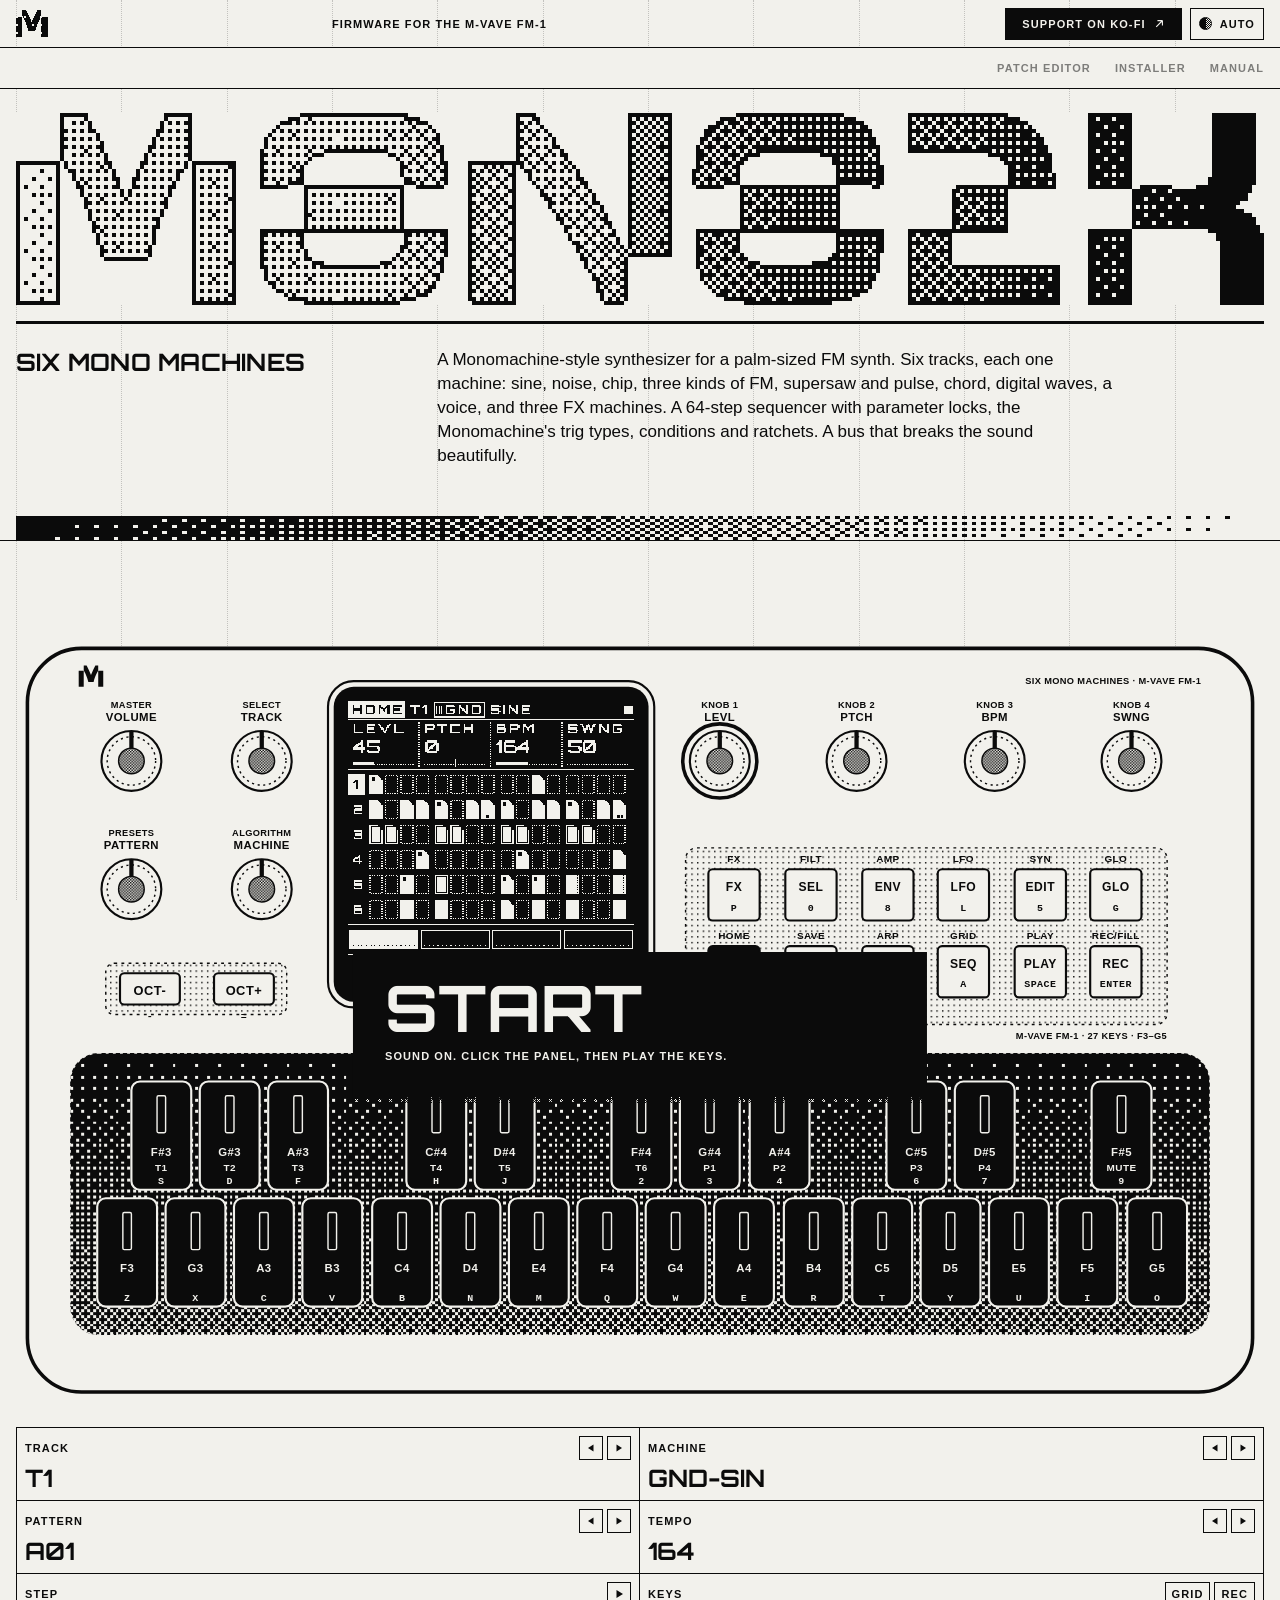
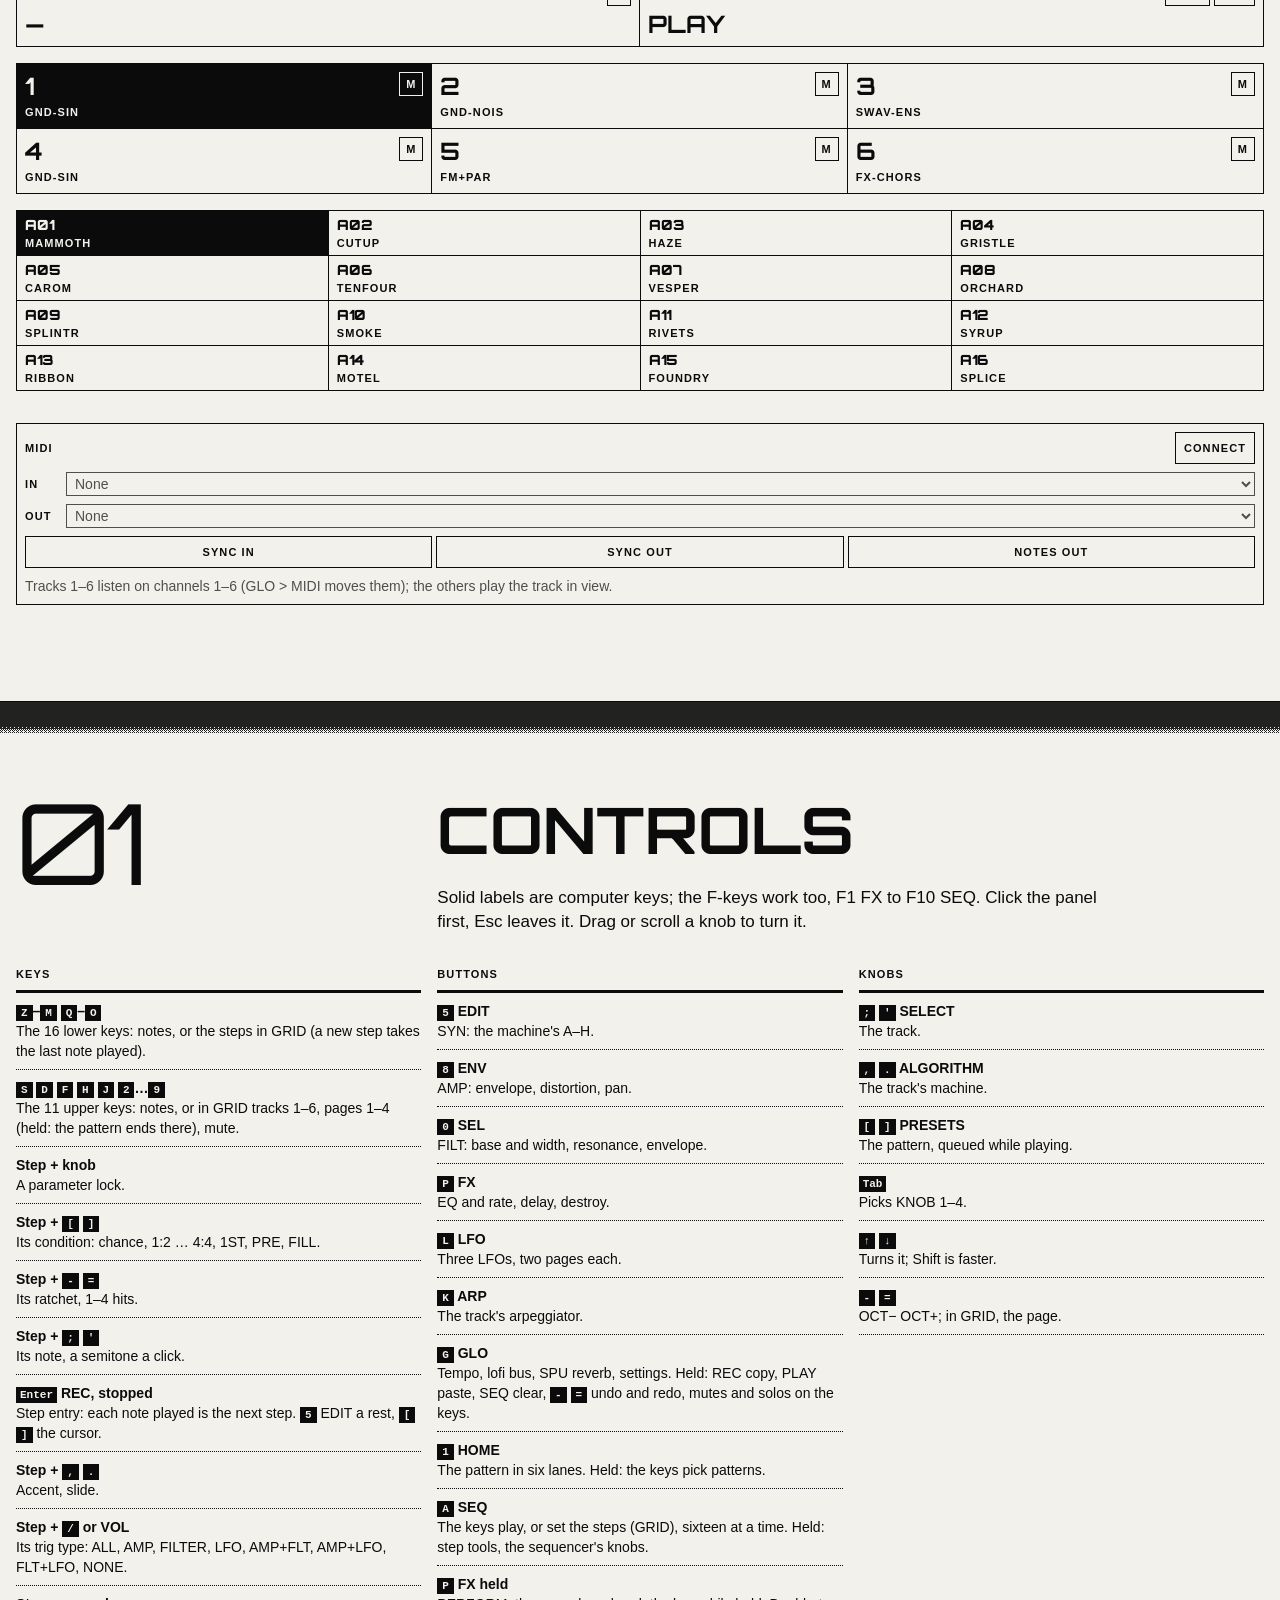
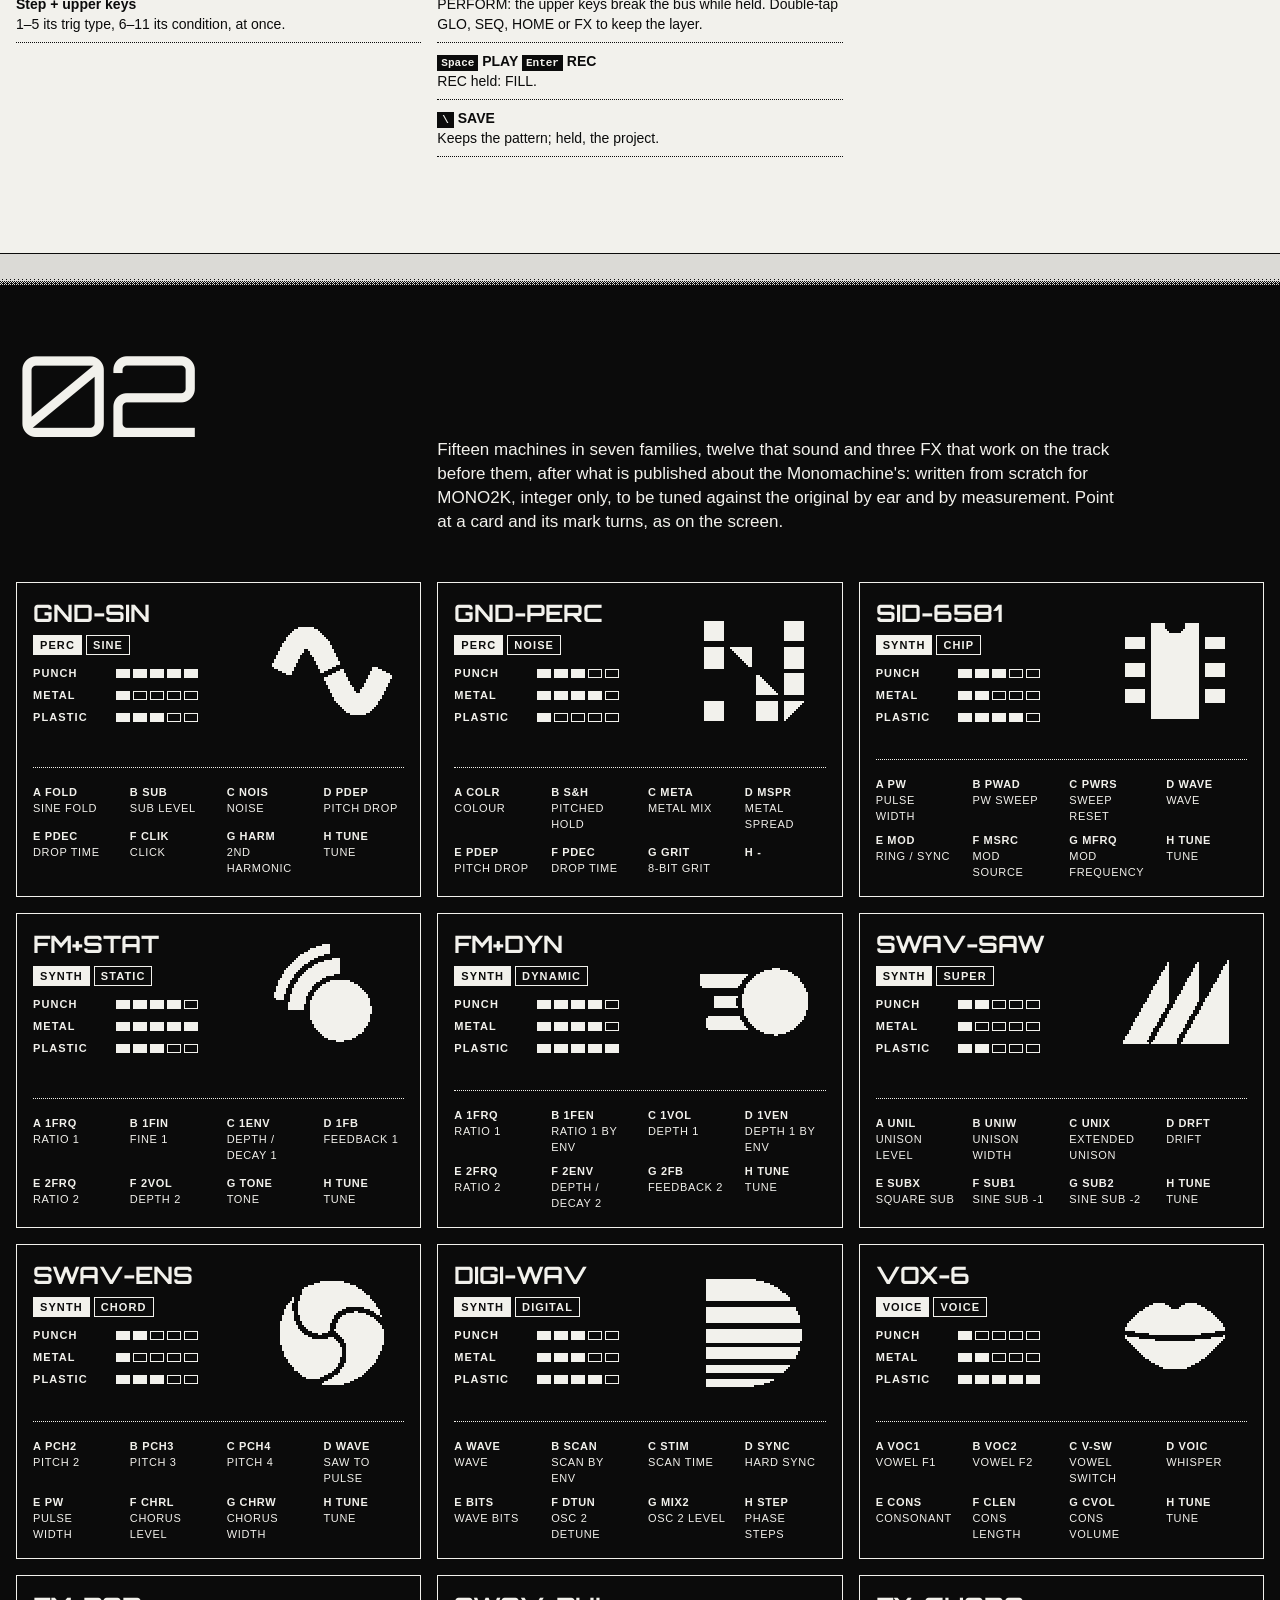
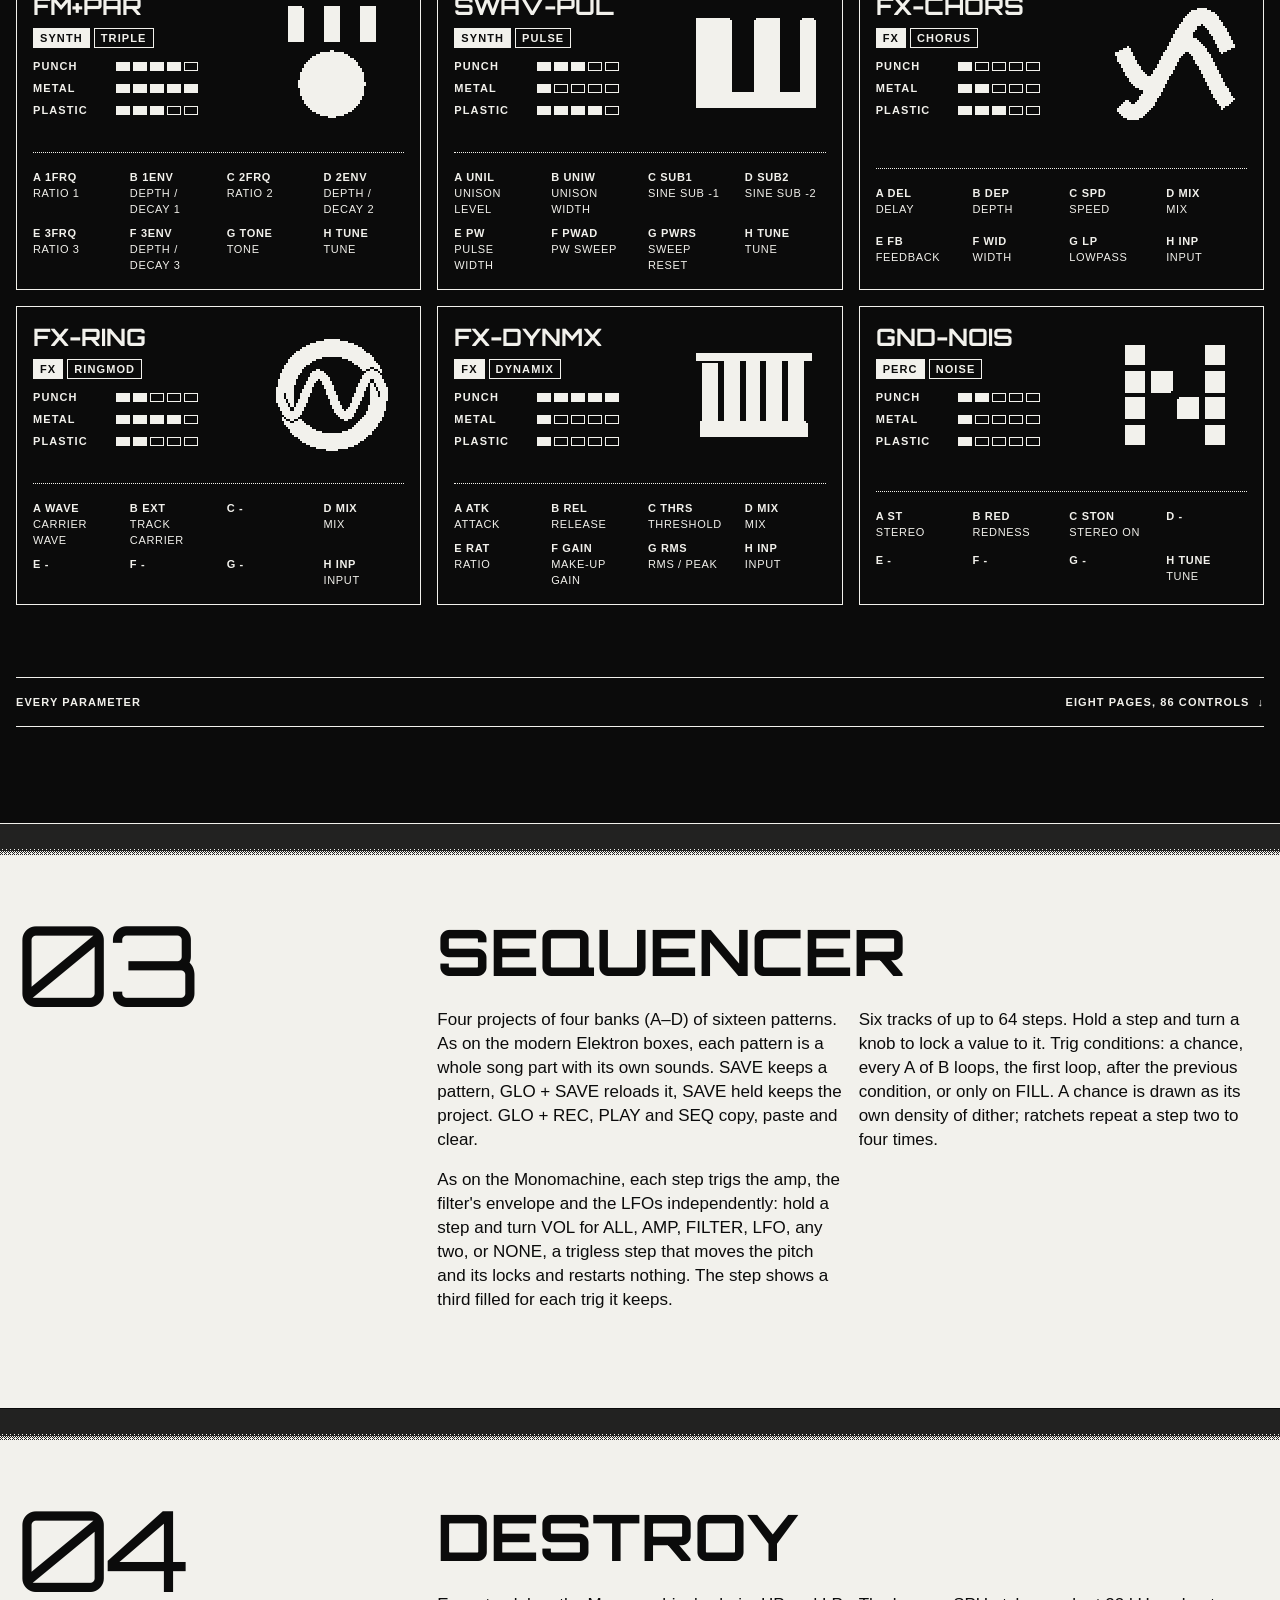
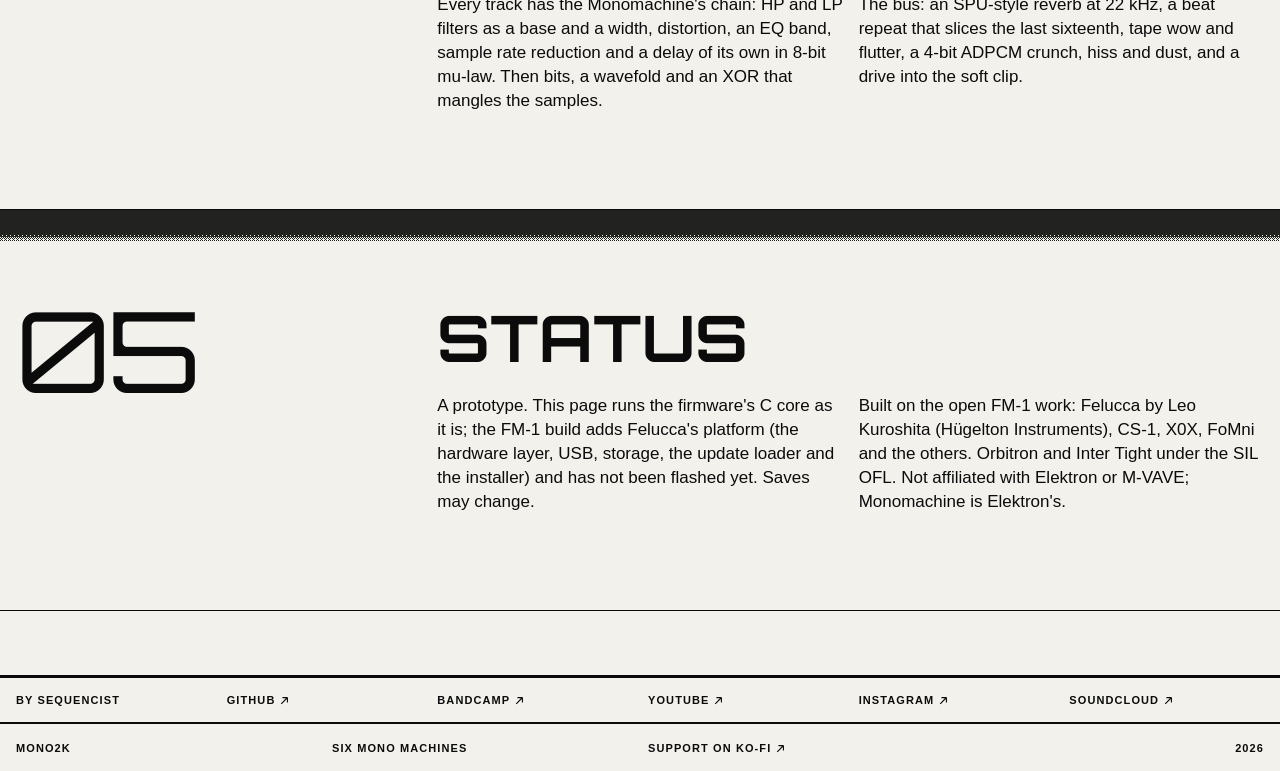
==== commit e423c6ec: "Workflow, discovery: double-tap latches, help cards, key LEDs per layer; REC + SEQ clears the track " ====
--- a/web/index.html
+++ b/web/index.html
@@ -84,9 +84,10 @@
       <dt>Step + <kbd>[</kbd> <kbd>]</kbd></dt><dd>Its condition: chance, 1:2 … 4:4, 1ST, PRE, FILL.</dd>
       <dt>Step + <kbd>-</kbd> <kbd>=</kbd></dt><dd>Its ratchet, 1–4 hits.</dd>
       <dt>Step + <kbd>;</kbd> <kbd>'</kbd></dt><dd>Its note, a semitone a click.</dd>
-      <dt><kbd>Enter</kbd> REC, stopped</dt><dd>Step entry: each note played is the next step. <kbd>G</kbd> + <kbd>=</kbd> a rest, <kbd>G</kbd> + <kbd>-</kbd> back.</dd>
+      <dt><kbd>Enter</kbd> REC, stopped</dt><dd>Step entry: each note played is the next step. <kbd>5</kbd> EDIT a rest, <kbd>[</kbd> <kbd>]</kbd> the cursor.</dd>
       <dt>Step + <kbd>,</kbd> <kbd>.</kbd></dt><dd>Accent, slide.</dd>
       <dt>Step + <kbd>/</kbd> or VOL</dt><dd>Its trig type: ALL, AMP, FILTER, LFO, AMP+FLT, AMP+LFO, FLT+LFO, NONE.</dd>
+      <dt>Step + upper keys</dt><dd>1–5 its trig type, 6–11 its condition, at once.</dd>
     </dl>
   </div>
   <div class="keys">
@@ -98,9 +99,10 @@
       <dt><kbd>P</kbd> FX</dt><dd>EQ and rate, delay, destroy.</dd>
       <dt><kbd>L</kbd> LFO</dt><dd>Three LFOs, two pages each.</dd>
       <dt><kbd>K</kbd> ARP</dt><dd>The track's arpeggiator.</dd>
-      <dt><kbd>G</kbd> GLO</dt><dd>Tempo, lofi bus, SPU reverb, settings. Held: the editing functions.</dd>
-      <dt><kbd>1</kbd> HOME</dt><dd>The pattern in six lanes.</dd>
-      <dt><kbd>A</kbd> SEQ</dt><dd>The keys play, or set the steps (GRID), sixteen at a time.</dd>
+      <dt><kbd>G</kbd> GLO</dt><dd>Tempo, lofi bus, SPU reverb, settings. Held: REC copy, PLAY paste, SEQ clear, <kbd>-</kbd> <kbd>=</kbd> undo and redo, mutes and solos on the keys.</dd>
+      <dt><kbd>1</kbd> HOME</dt><dd>The pattern in six lanes. Held: the keys pick patterns.</dd>
+      <dt><kbd>A</kbd> SEQ</dt><dd>The keys play, or set the steps (GRID), sixteen at a time. Held: step tools, the sequencer's knobs.</dd>
+      <dt><kbd>P</kbd> FX held</dt><dd>PERFORM: the upper keys break the bus while held. Double-tap GLO, SEQ, HOME or FX to keep the layer.</dd>
       <dt><kbd>Space</kbd> PLAY <kbd>Enter</kbd> REC</dt><dd>REC held: FILL.</dd>
       <dt><kbd>\</kbd> SAVE</dt><dd>Keeps the pattern; held, the project.</dd>
     </dl>
@@ -179,6 +181,6 @@
 </footer>
 
 <script src="panel.js?v=2"></script>
-<script src="app.js?v=83"></script>
+<script src="app.js?v=84"></script>
 </body>
 </html>
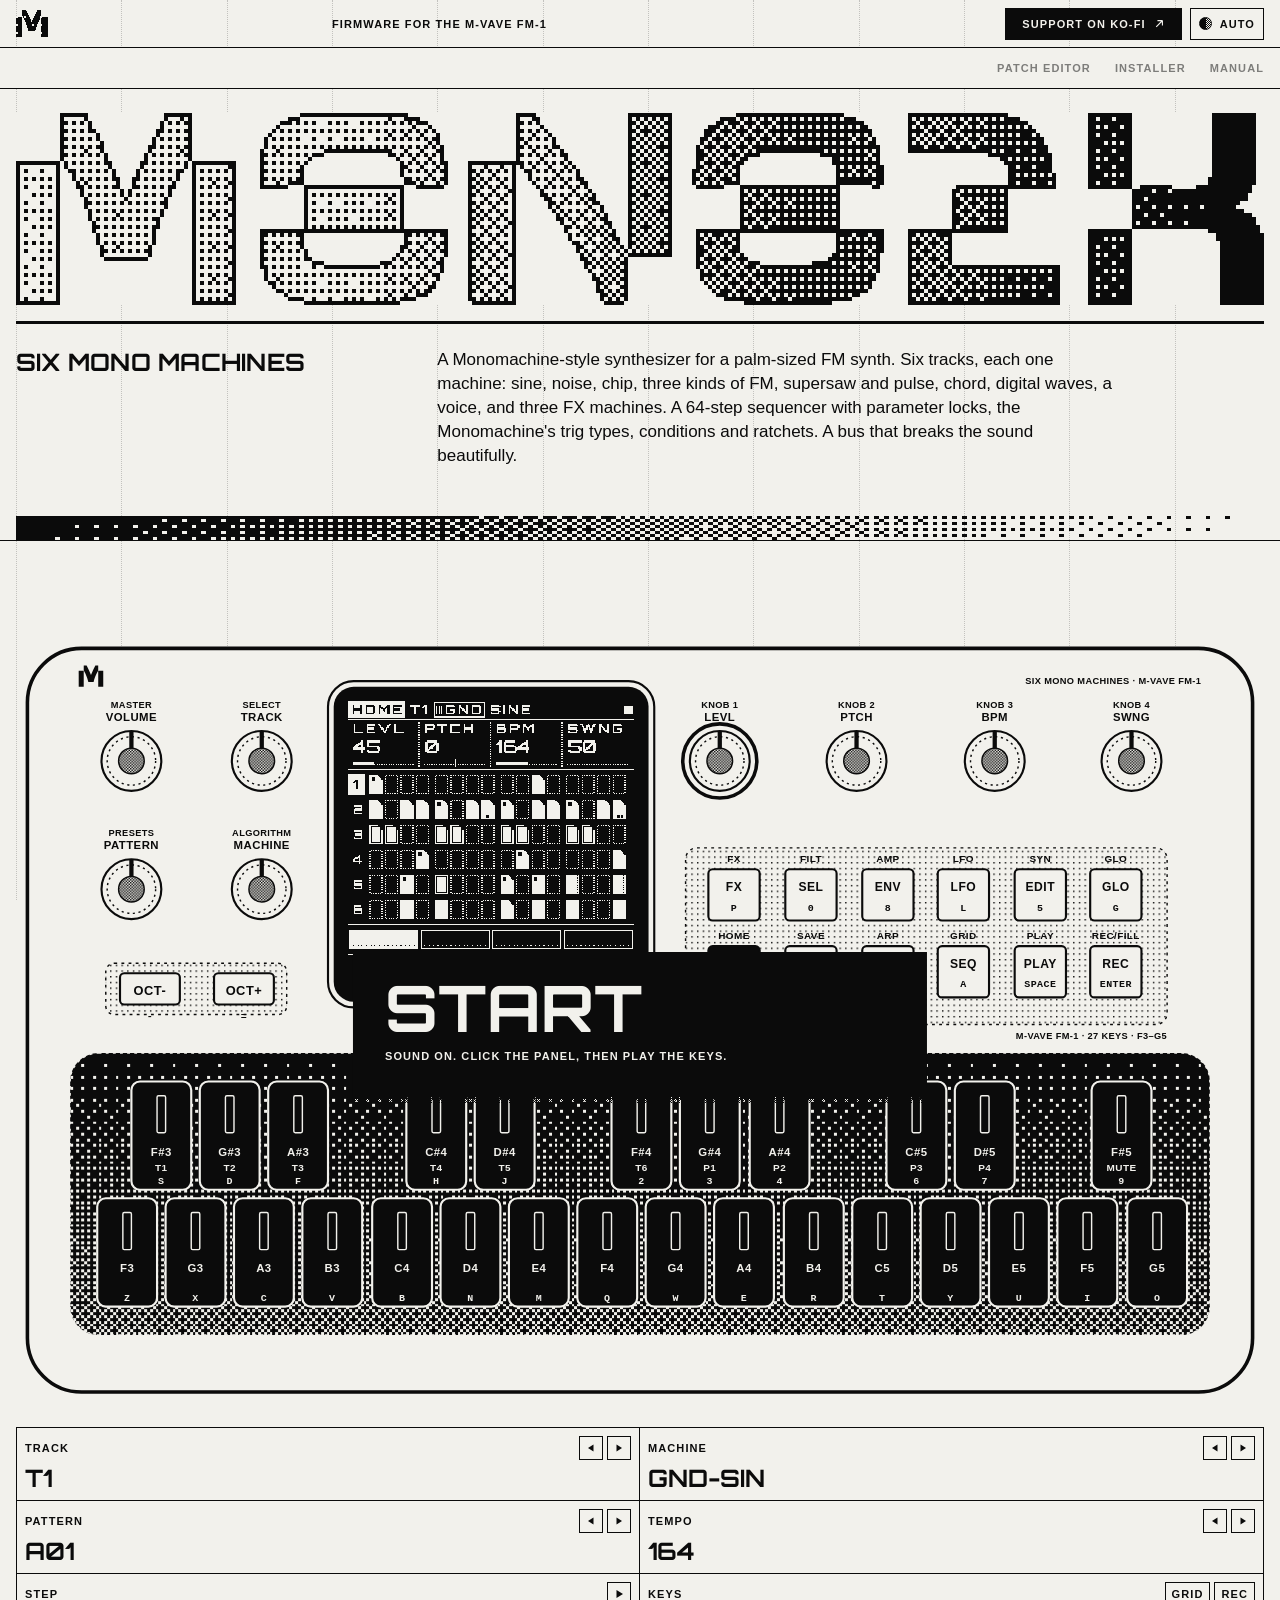
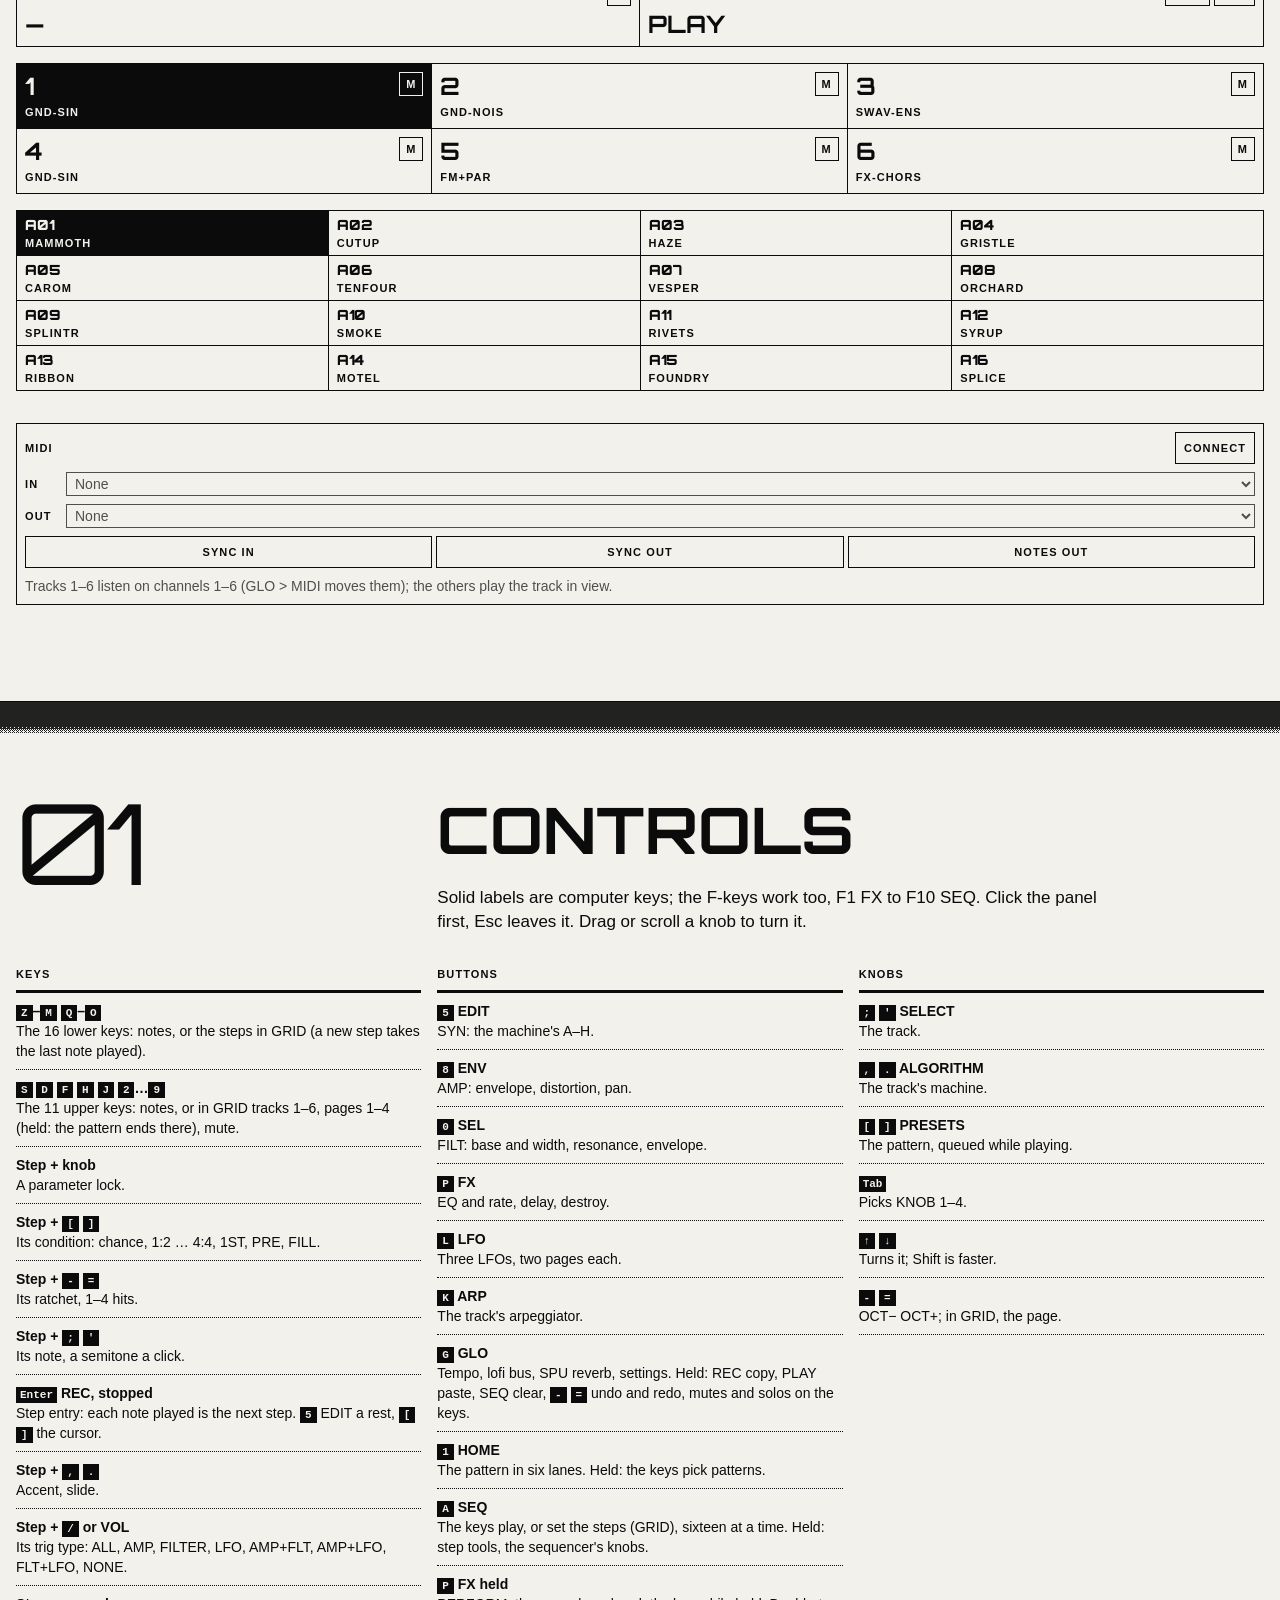
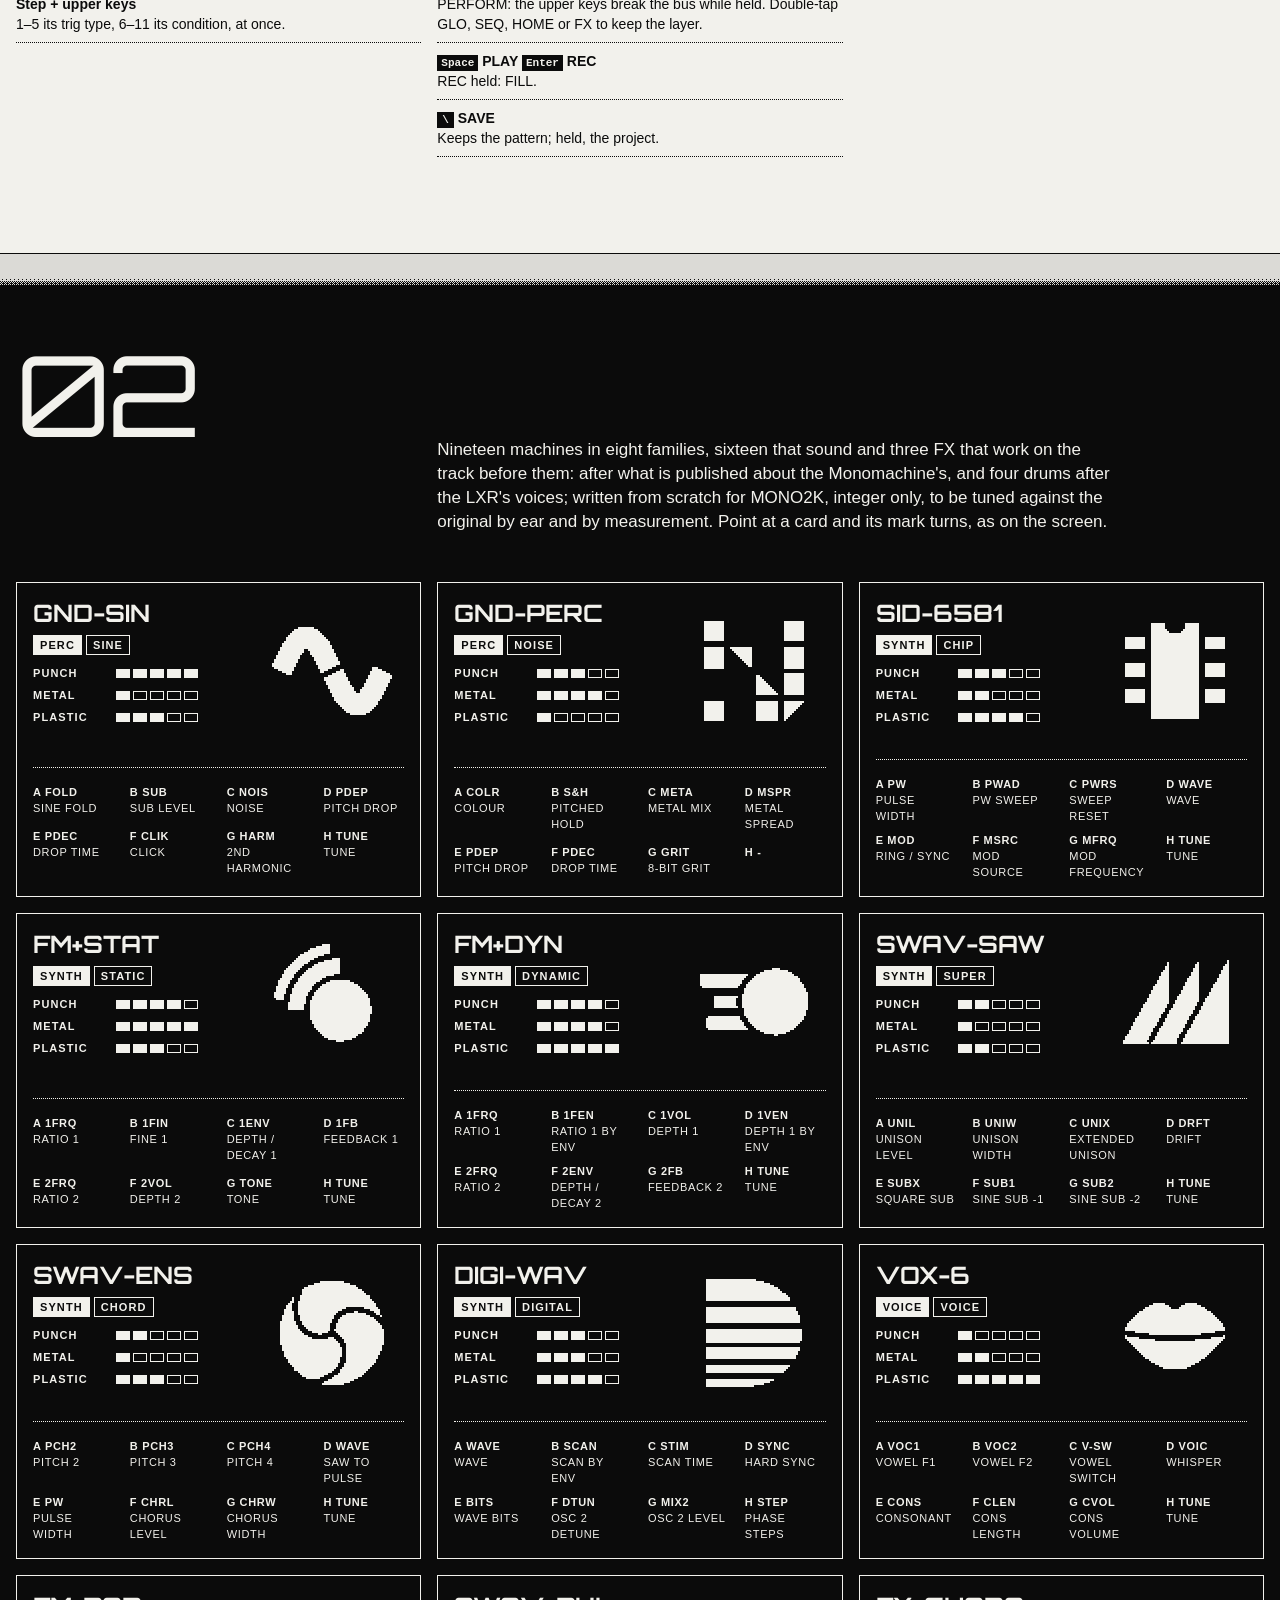
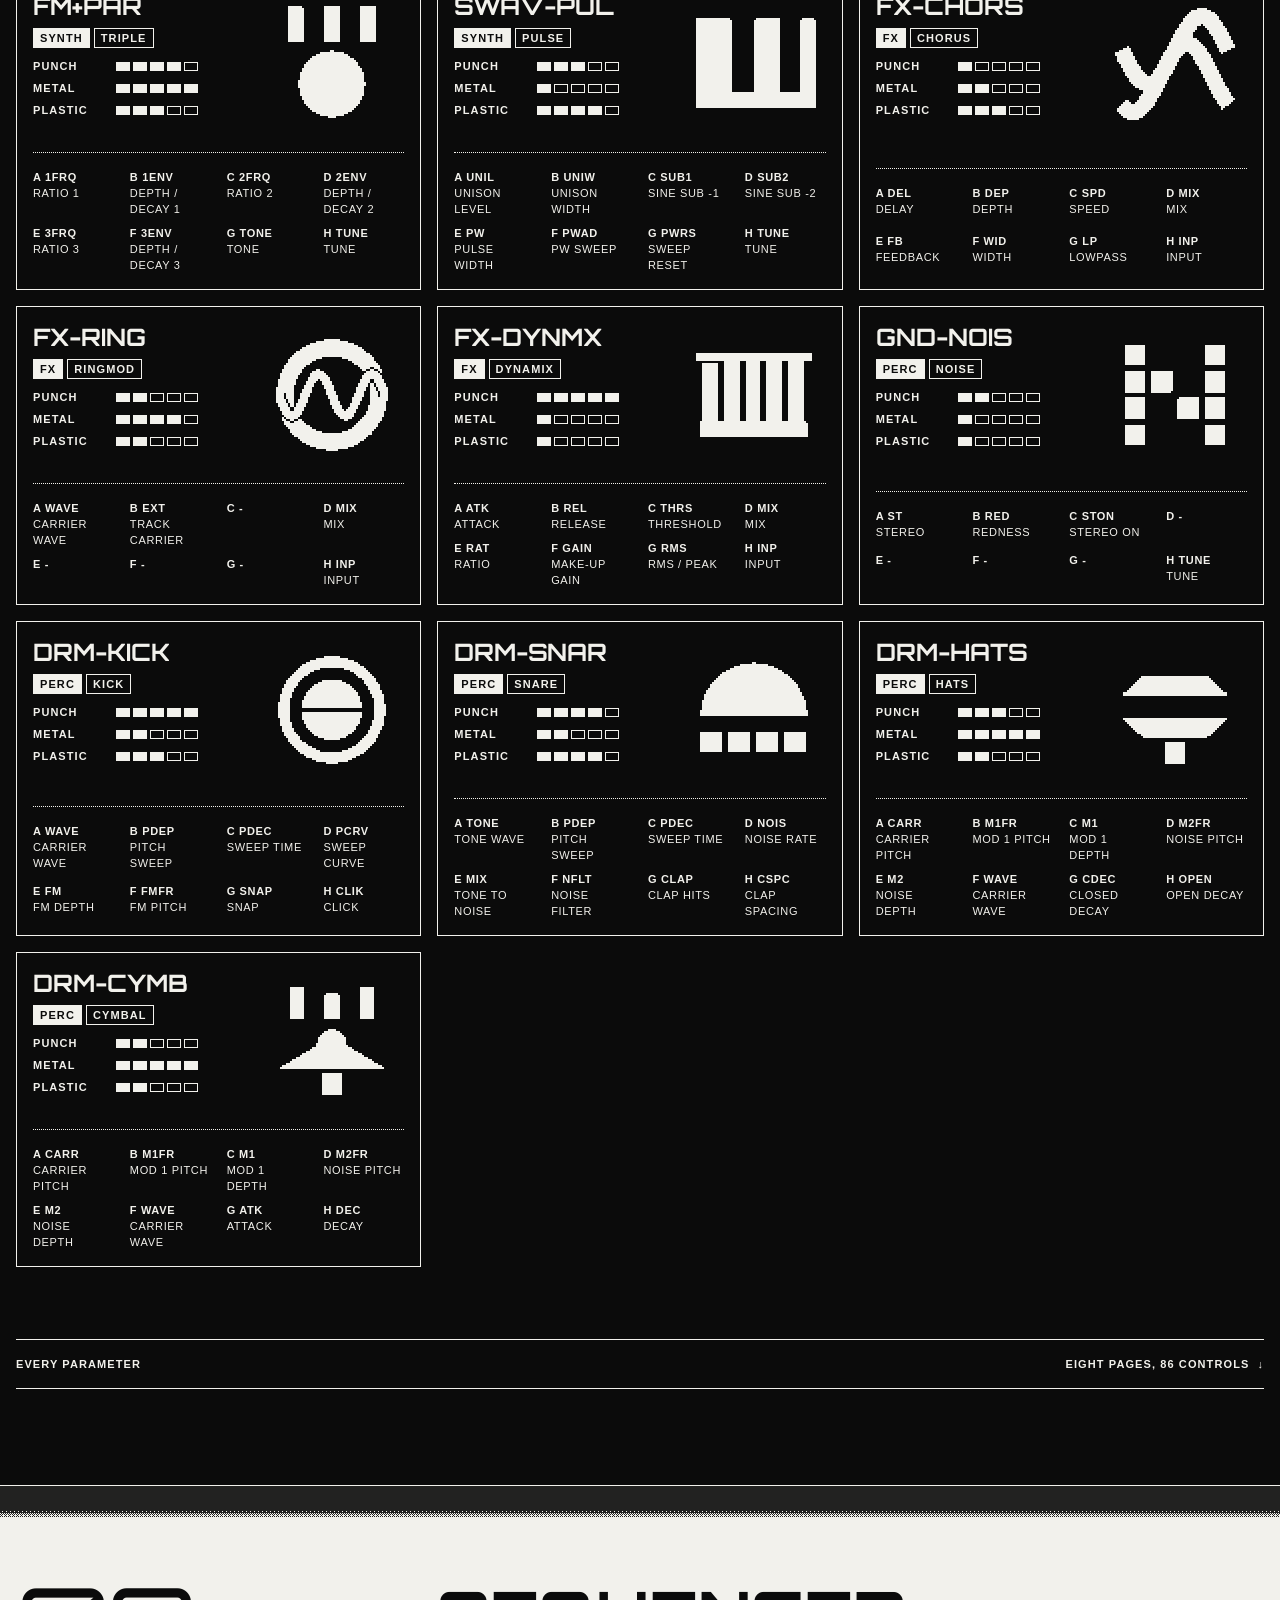
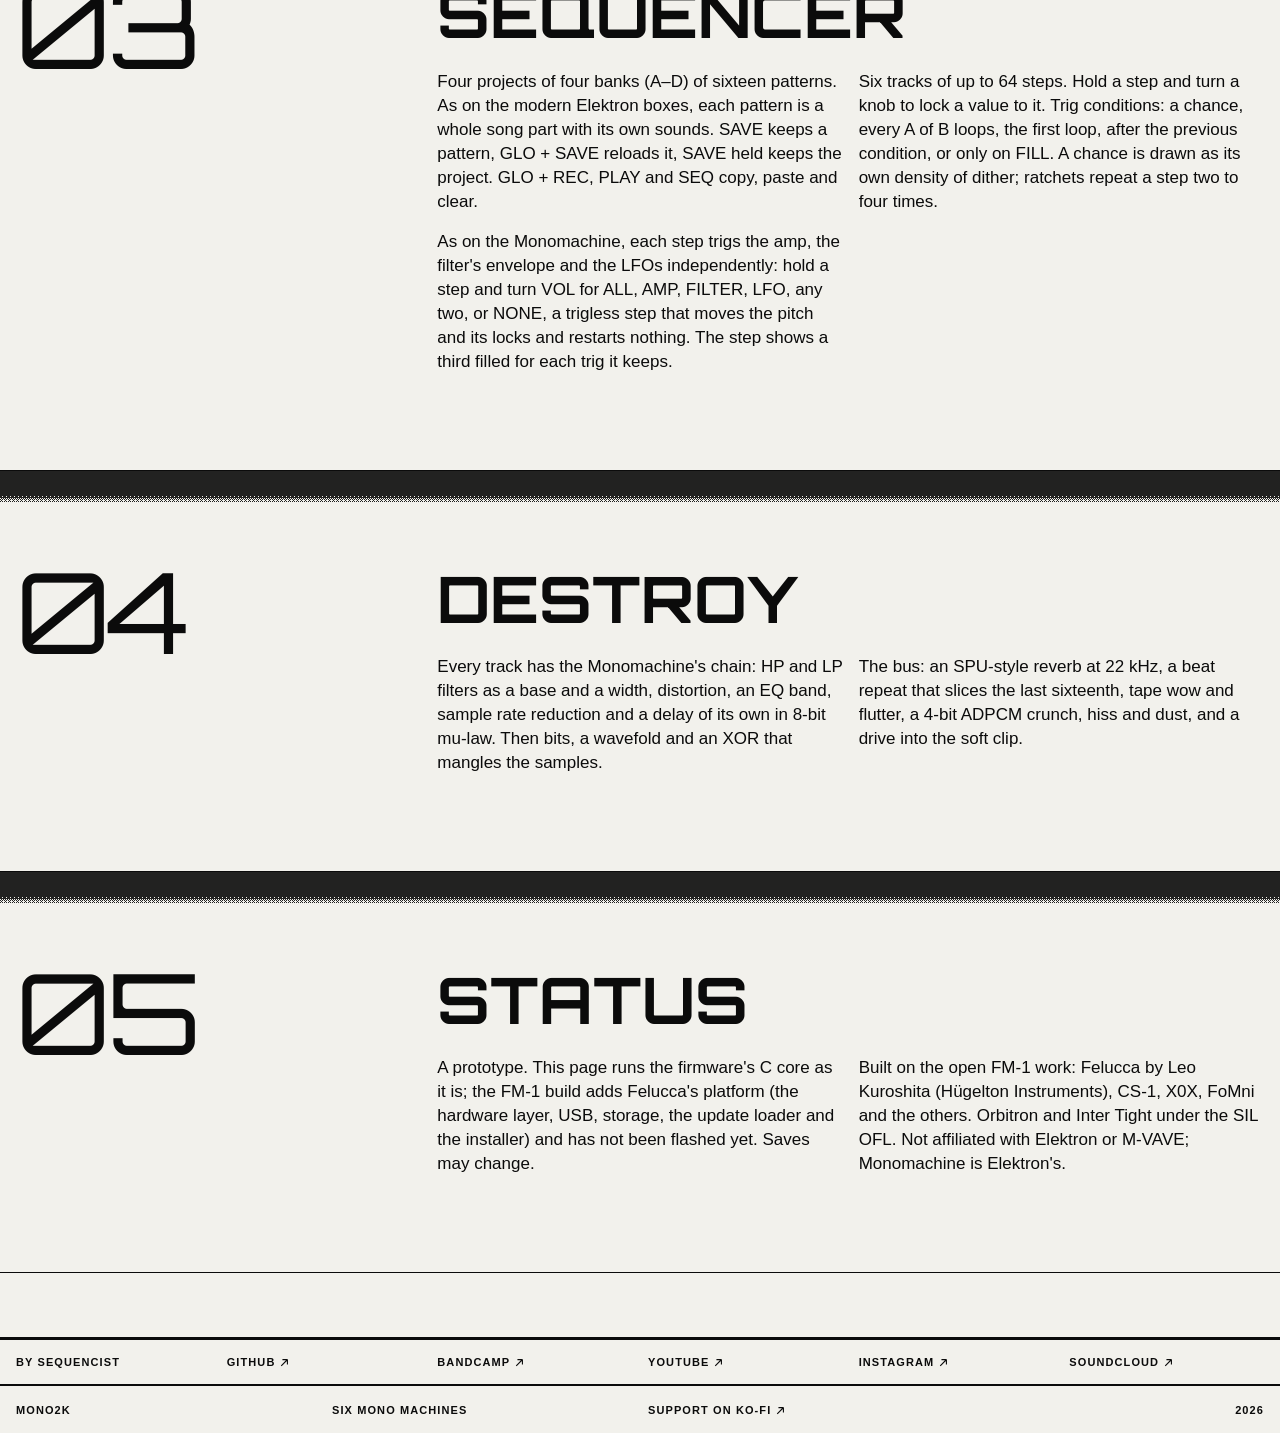
==== commit 6989e4c7: "Four drum machines after the LXR's voices: DRM-KICK, DRM-SNAR, DRM-HATS, DRM-CYMB (wasm v74) Voice d" ====
--- a/web/index.html
+++ b/web/index.html
@@ -124,7 +124,7 @@
   <p class="sec__n">02</p>
   <div class="sec__body">
     <h2 class="display">Machines</h2>
-    <p class="lede">Fifteen machines in seven families, twelve that sound and three FX that work on the track before them, after what is published about the Monomachine's: written from scratch for MONO2K, integer only, to be tuned against the original by ear and by measurement. Point at a card and its mark turns, as on the screen.</p>
+    <p class="lede">Nineteen machines in eight families, sixteen that sound and three FX that work on the track before them: after what is published about the Monomachine's, and four drums after the LXR's voices; written from scratch for MONO2K, integer only, to be tuned against the original by ear and by measurement. Point at a card and its mark turns, as on the screen.</p>
   </div>
   <div class="mgrid" id="mgrid"></div>
   <details class="params" id="params">
@@ -181,6 +181,6 @@
 </footer>
 
 <script src="panel.js?v=2"></script>
-<script src="app.js?v=84"></script>
+<script src="app.js?v=85"></script>
 </body>
 </html>
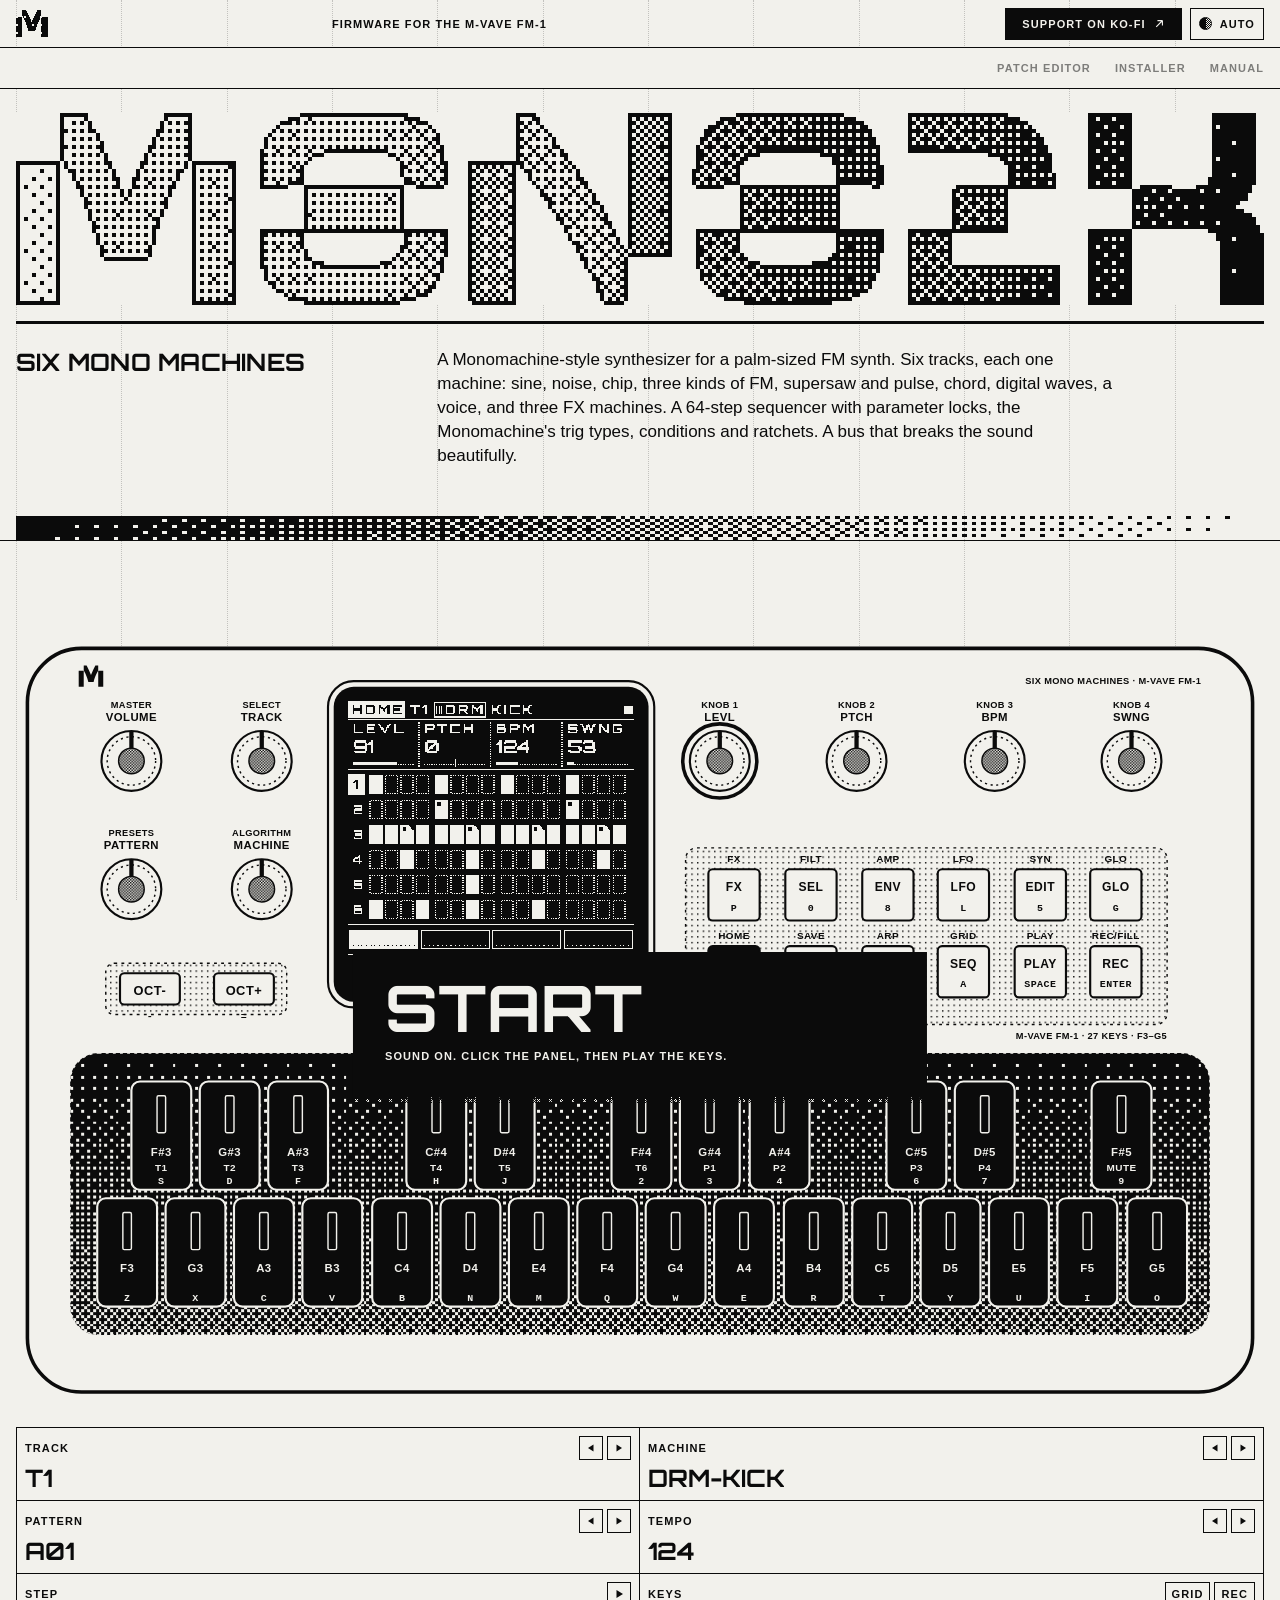
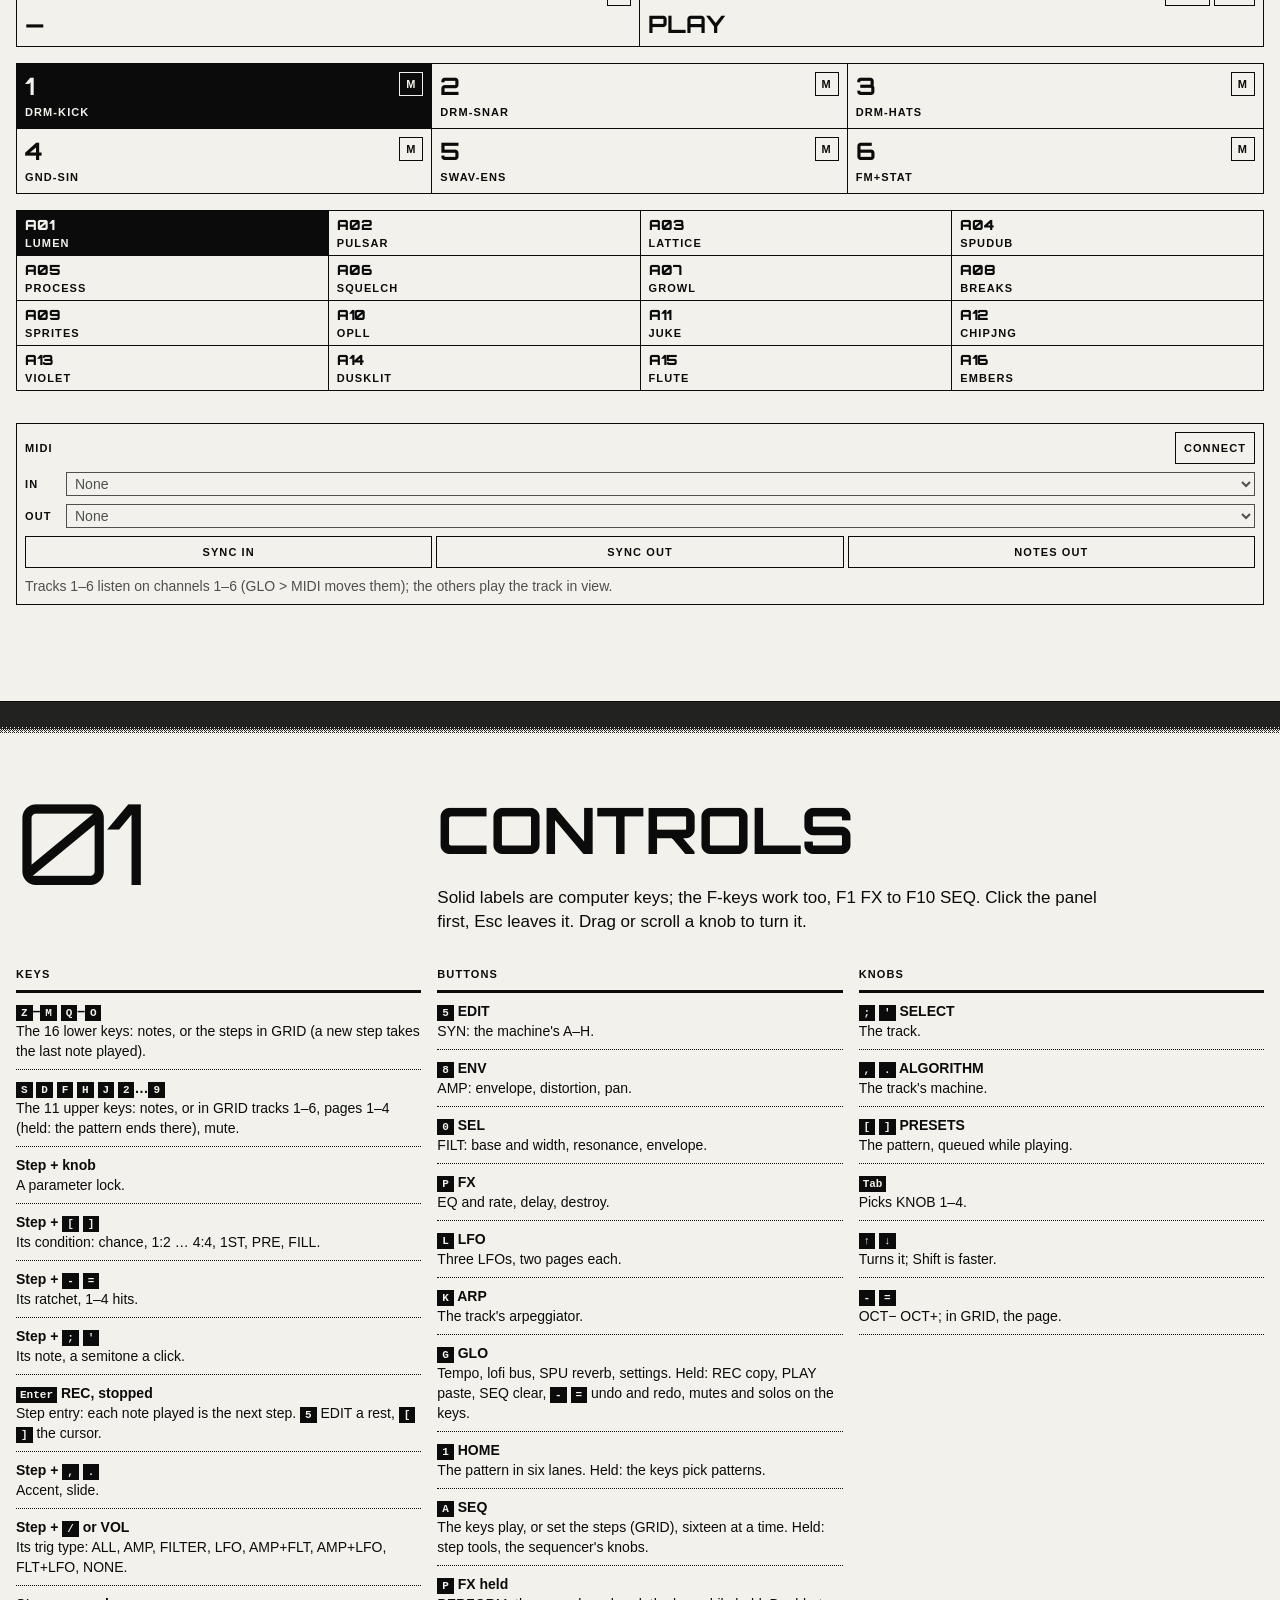
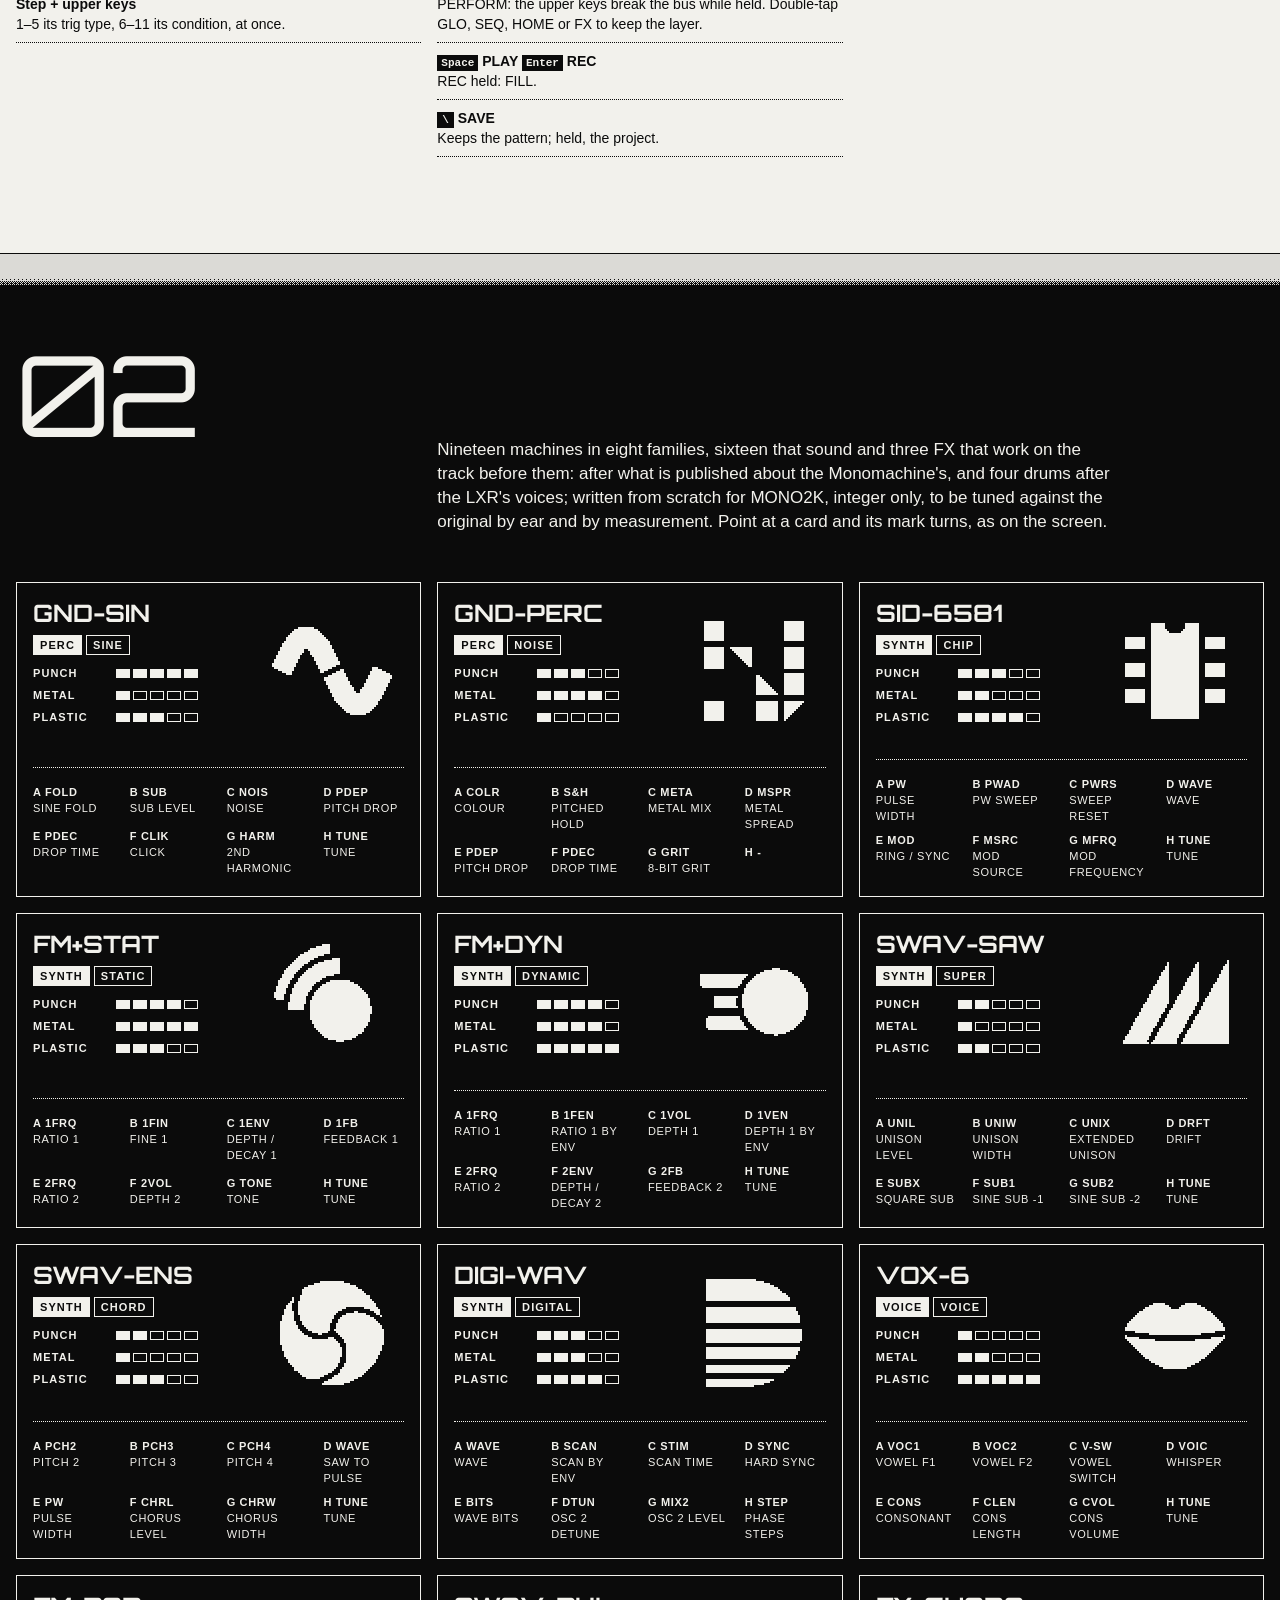
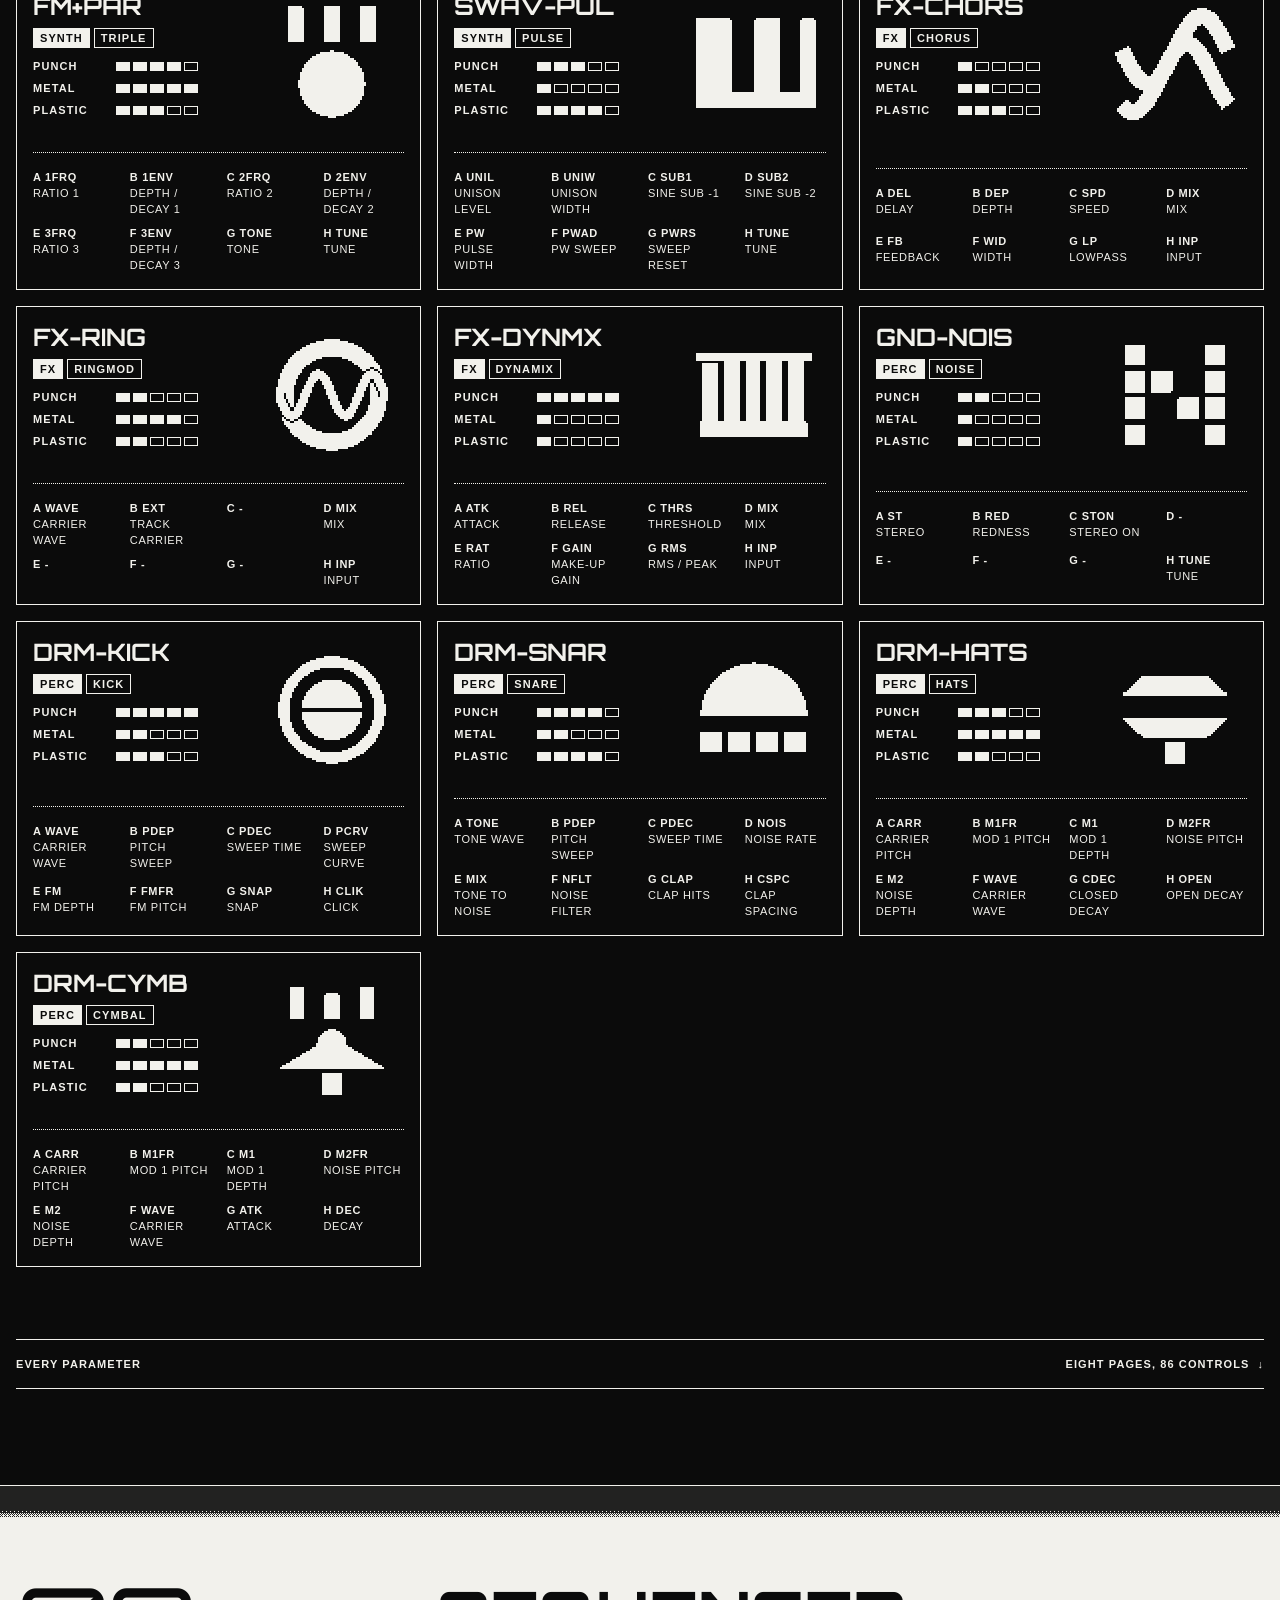
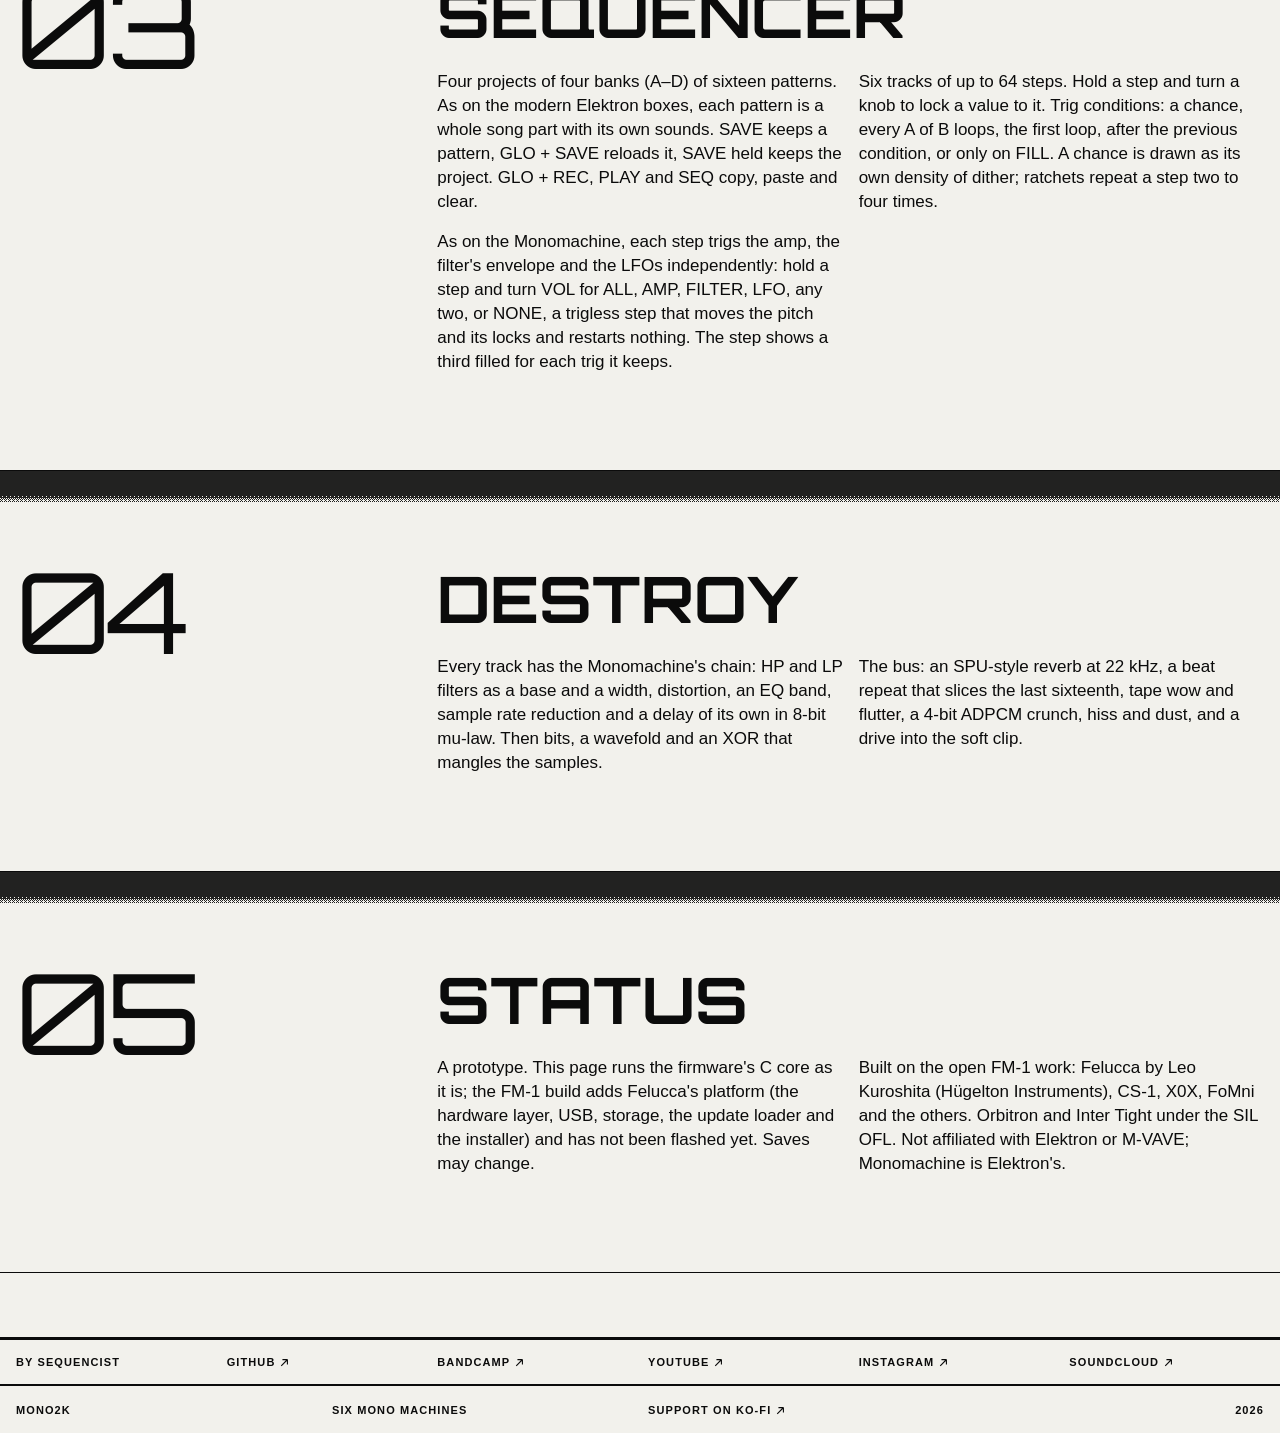
==== commit 3d10b96b: "A new bank A, LO-BIT CLUB: sixteen parts replacing the bank before, whole (factory revision 10, wasm" ====
--- a/web/index.html
+++ b/web/index.html
@@ -181,6 +181,6 @@
 </footer>
 
 <script src="panel.js?v=2"></script>
-<script src="app.js?v=85"></script>
+<script src="app.js?v=86"></script>
 </body>
 </html>
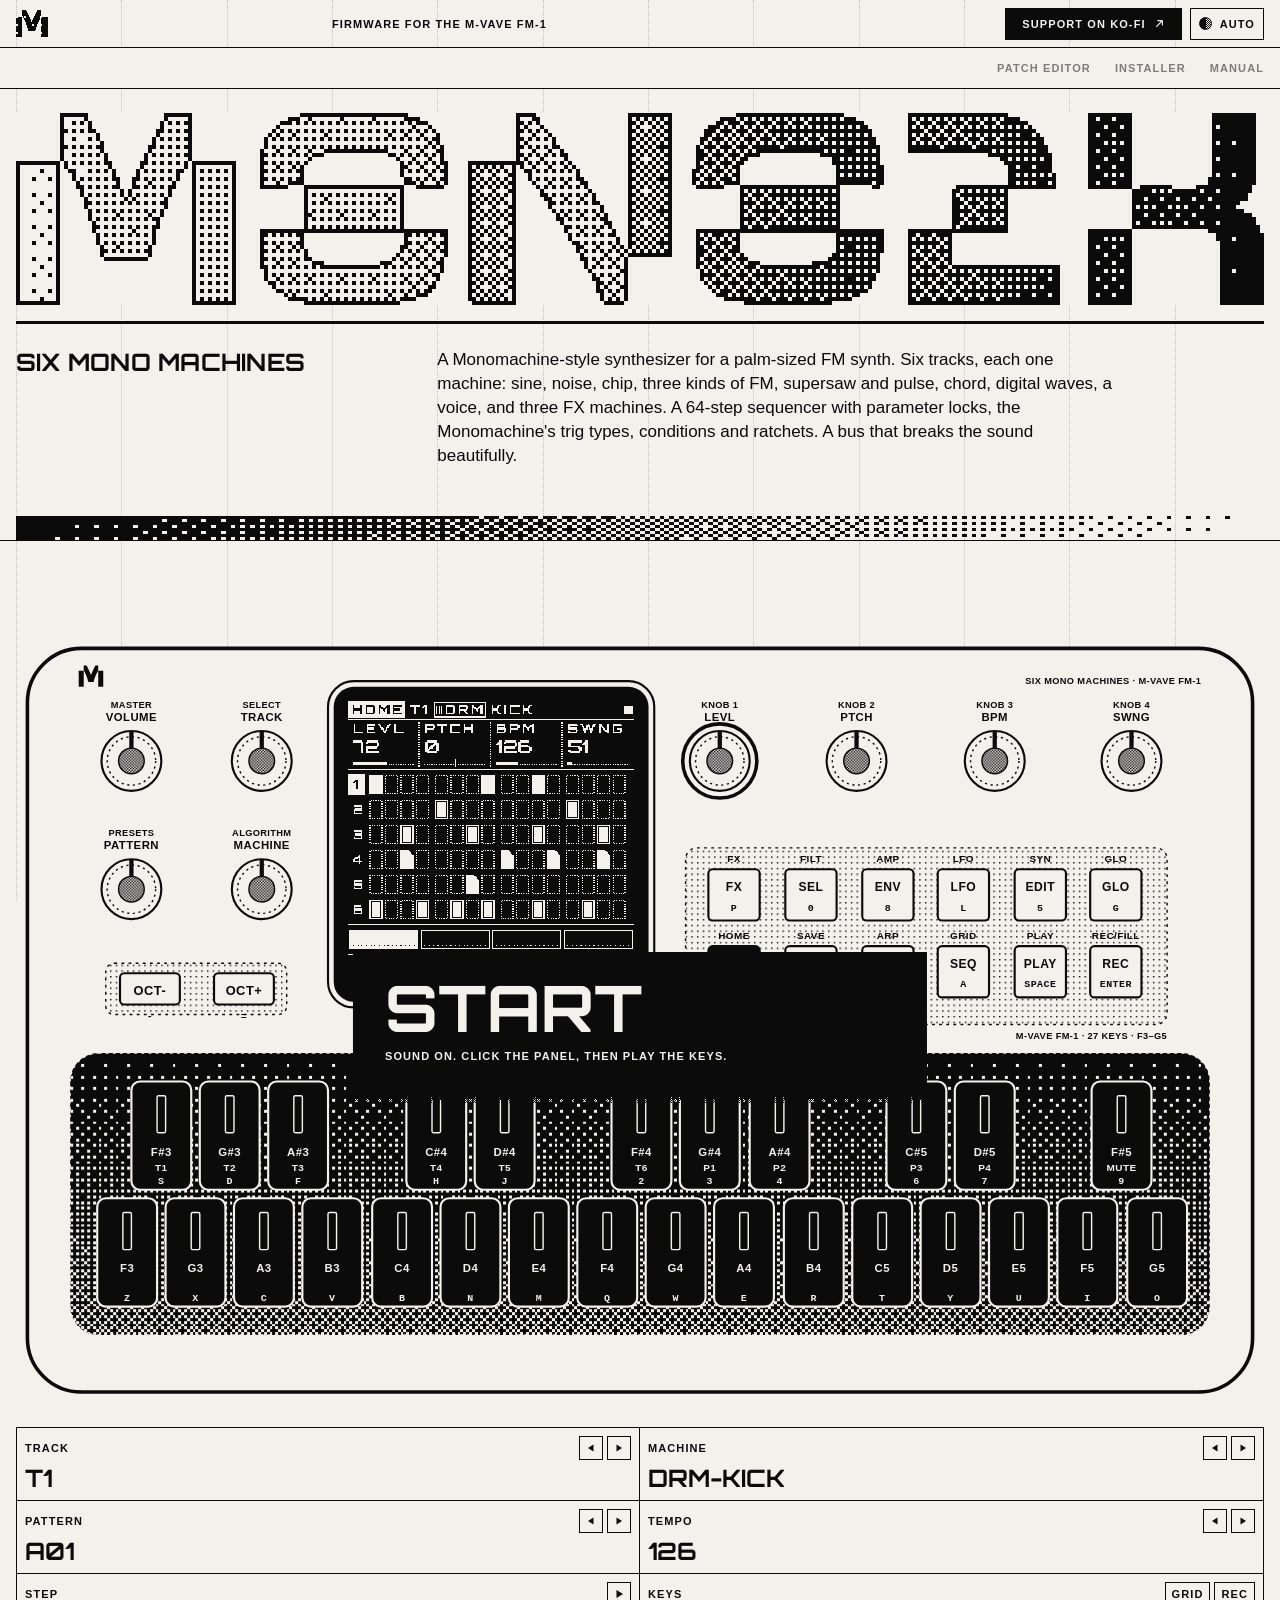
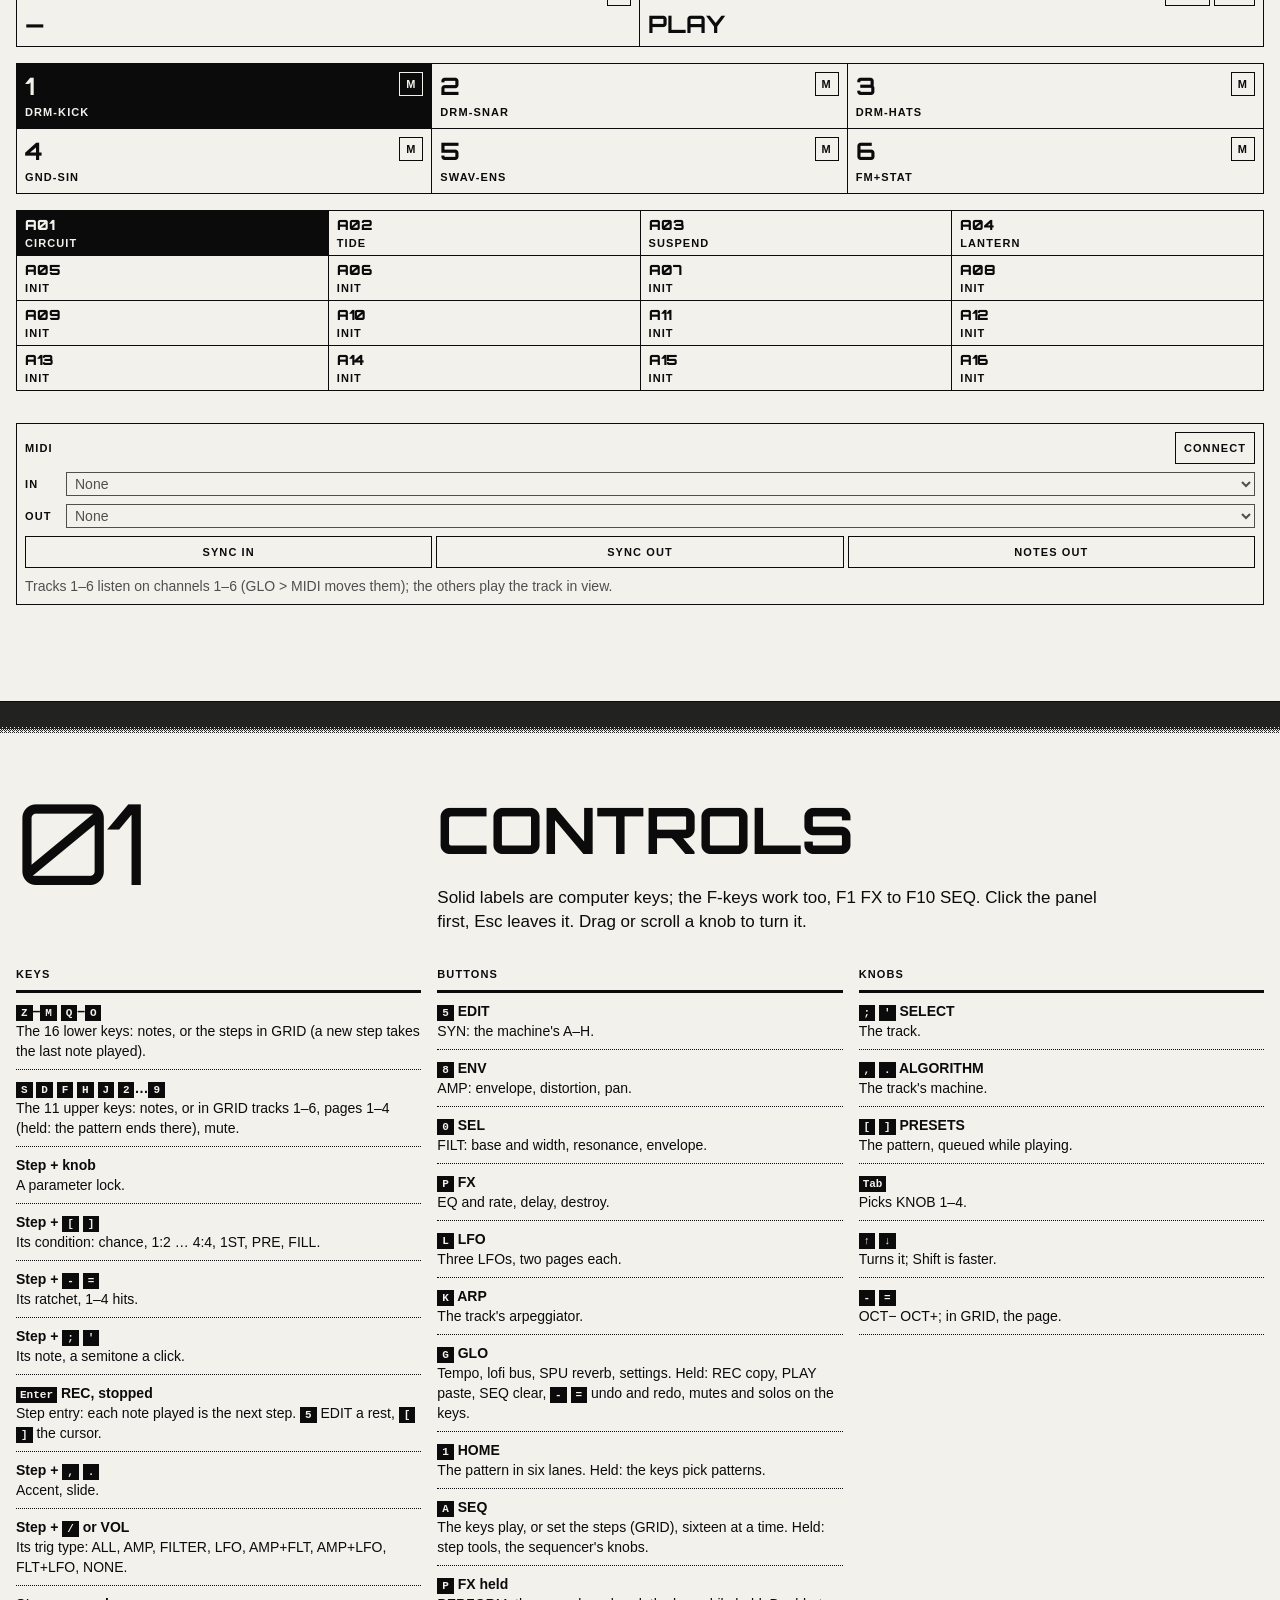
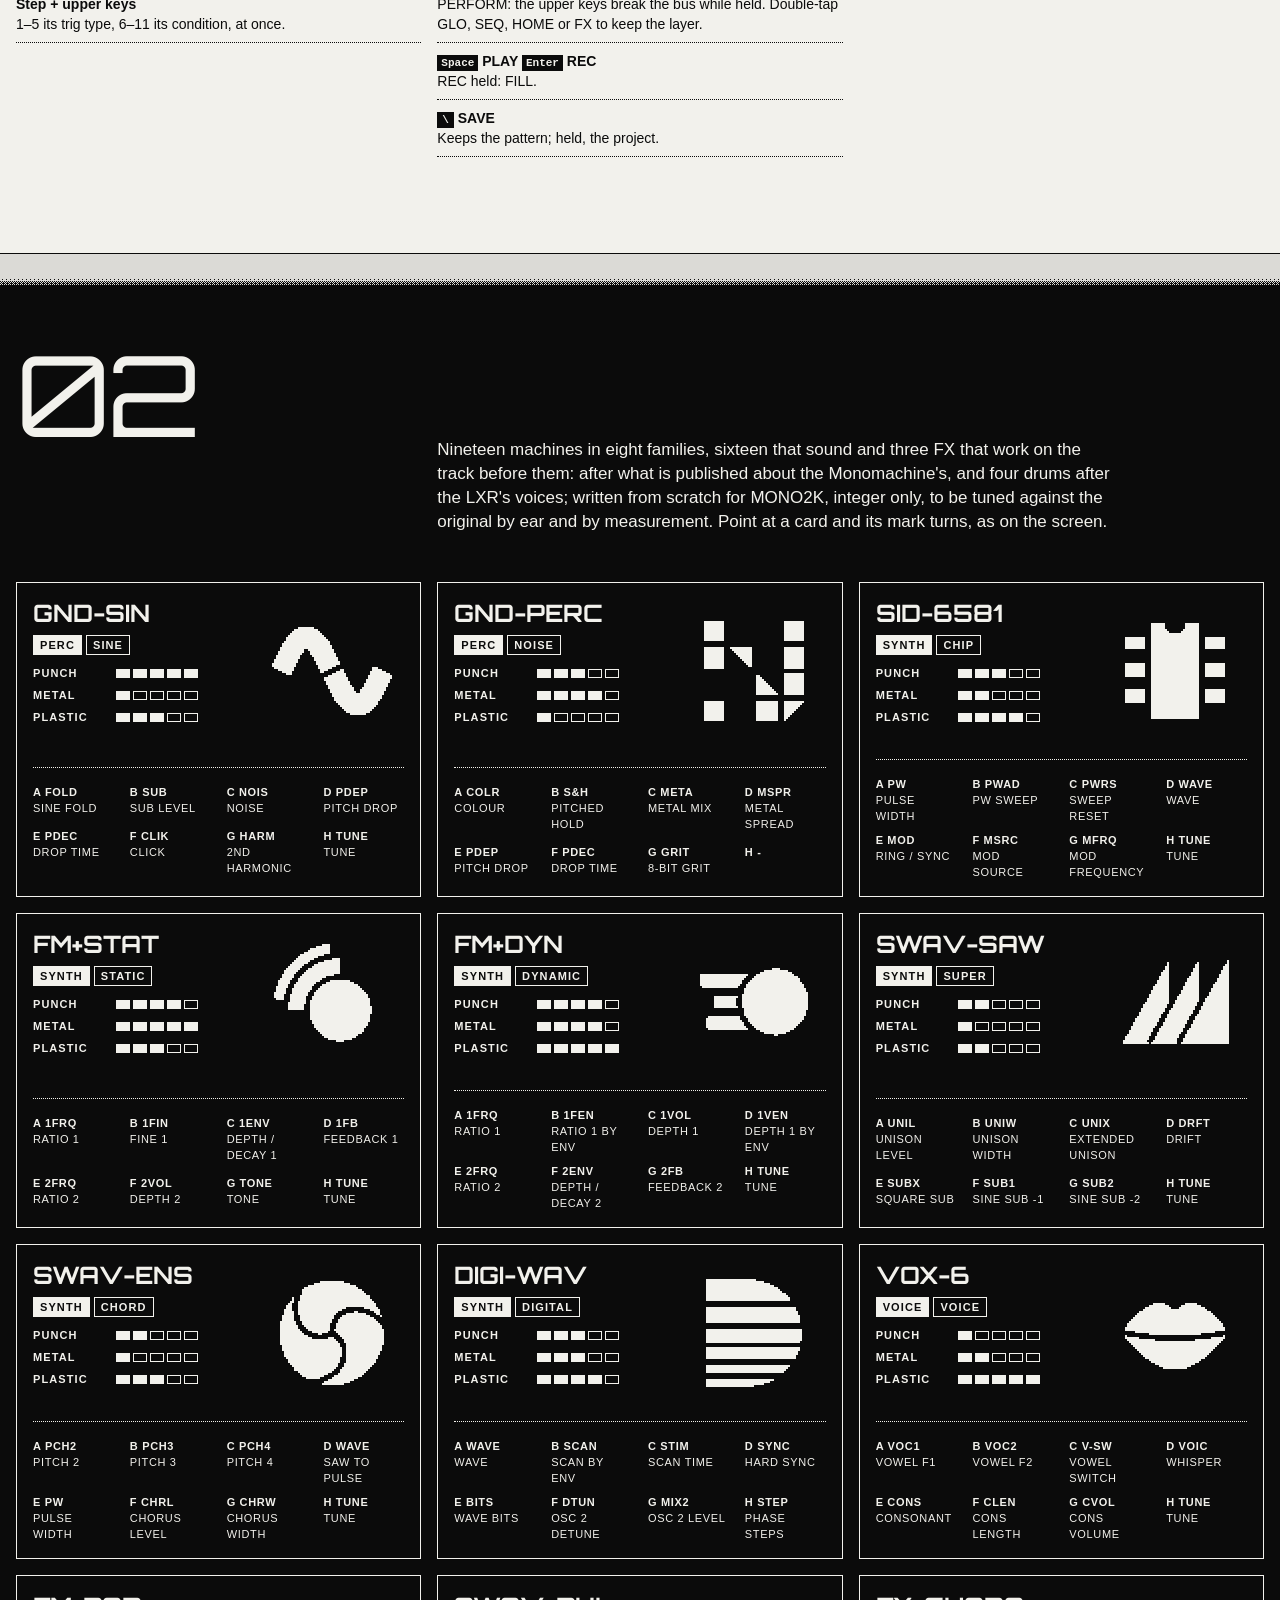
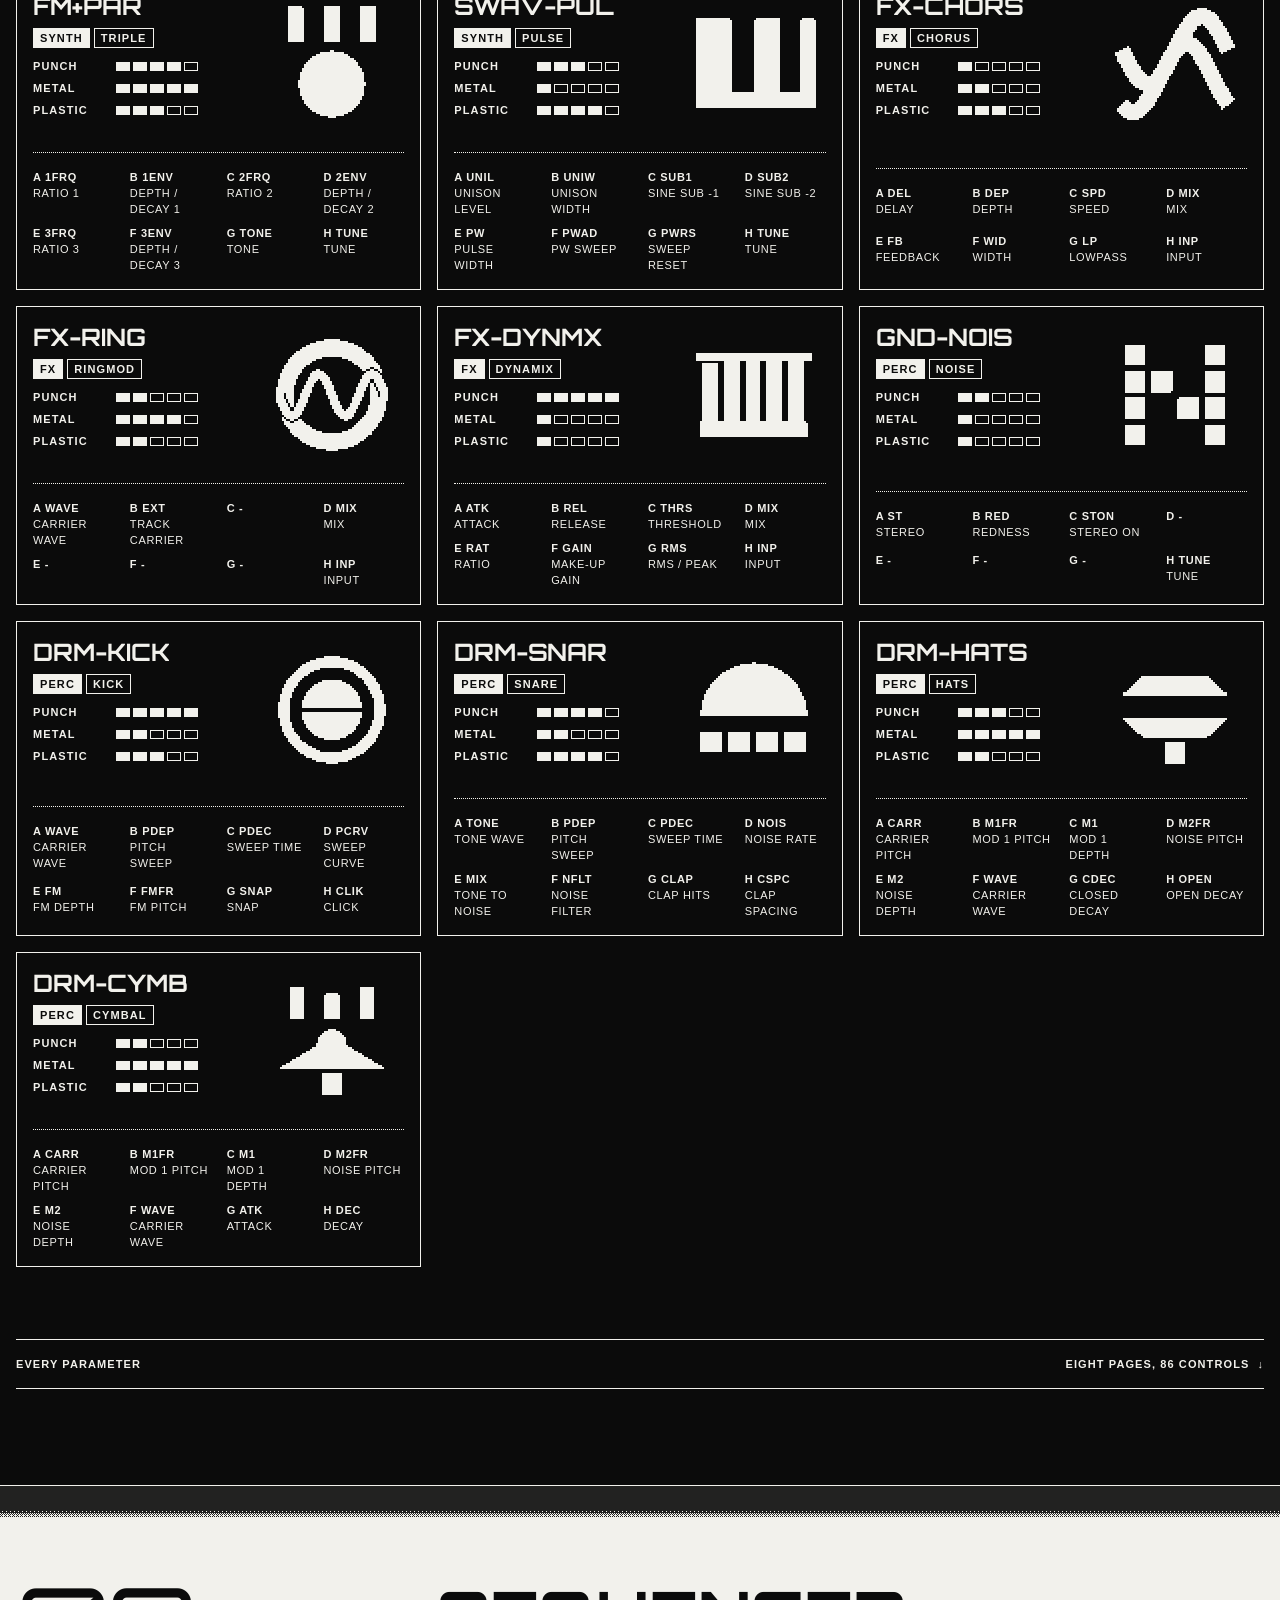
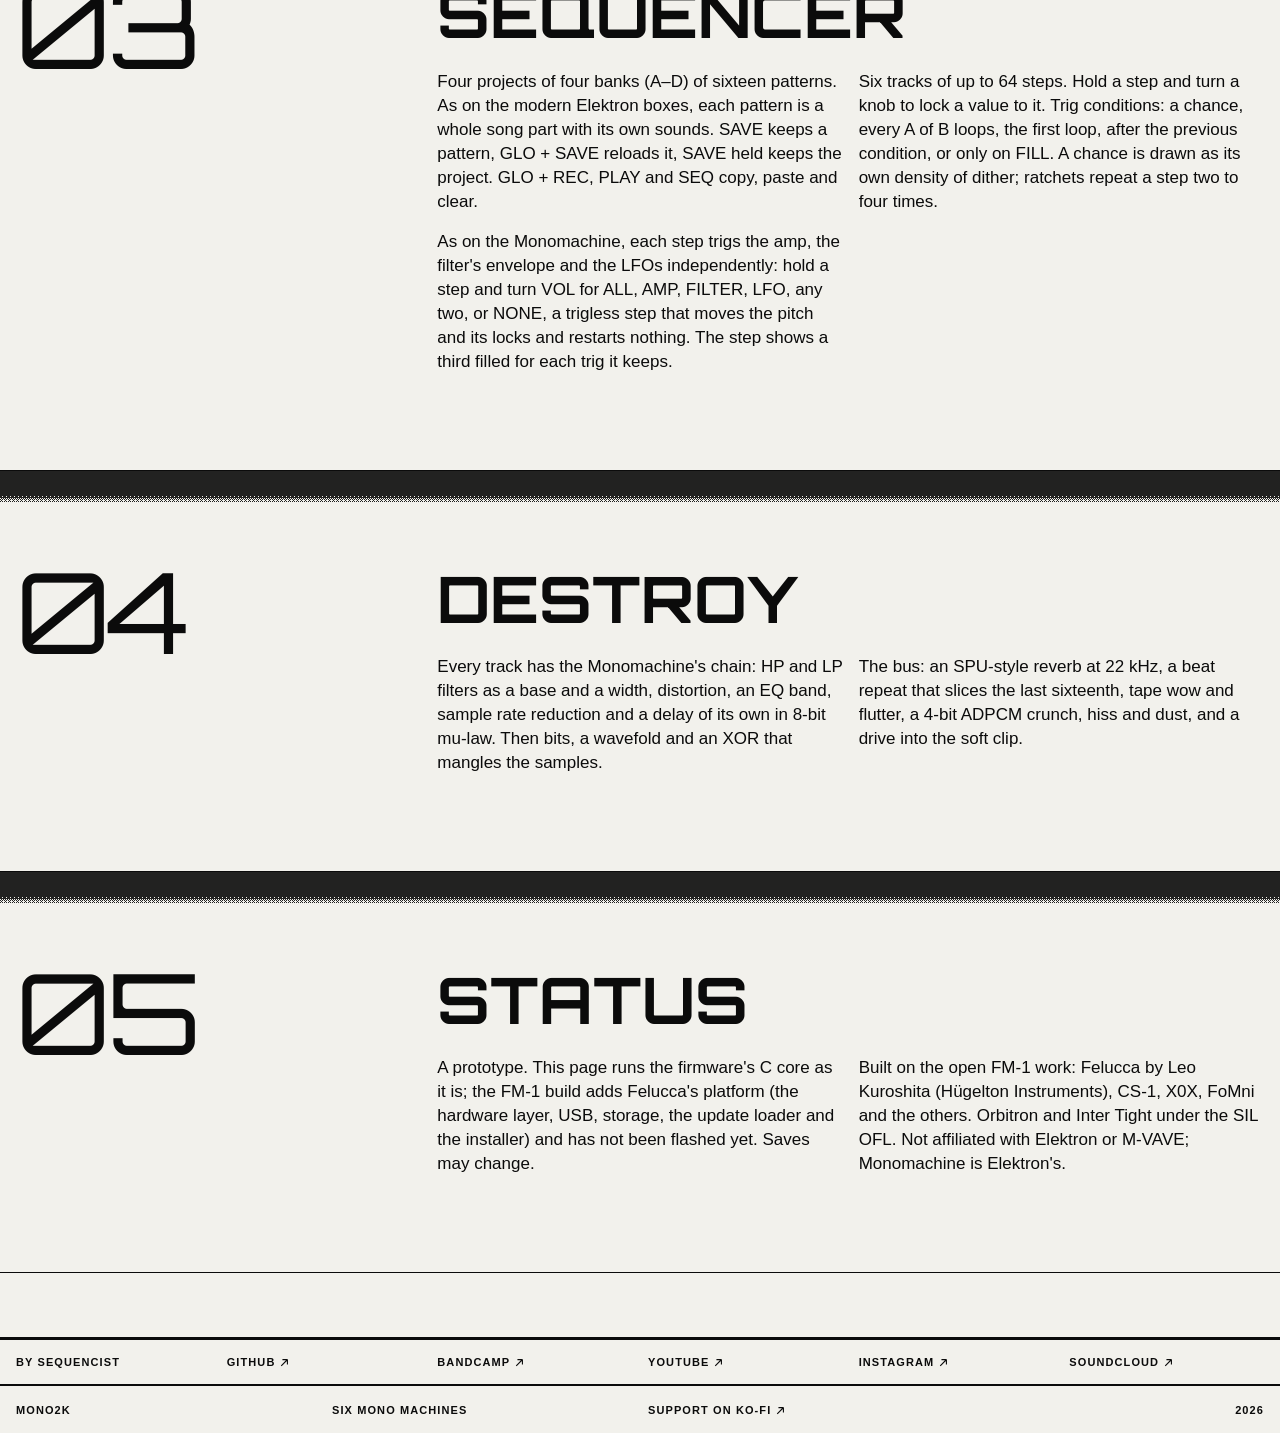
==== commit cfdd1da2: "A new bank A: four parts from the owner's sound sheets (factory revision 11, wasm v76) CIRCUIT (A mi" ====
--- a/web/index.html
+++ b/web/index.html
@@ -181,6 +181,6 @@
 </footer>
 
 <script src="panel.js?v=2"></script>
-<script src="app.js?v=86"></script>
+<script src="app.js?v=87"></script>
 </body>
 </html>
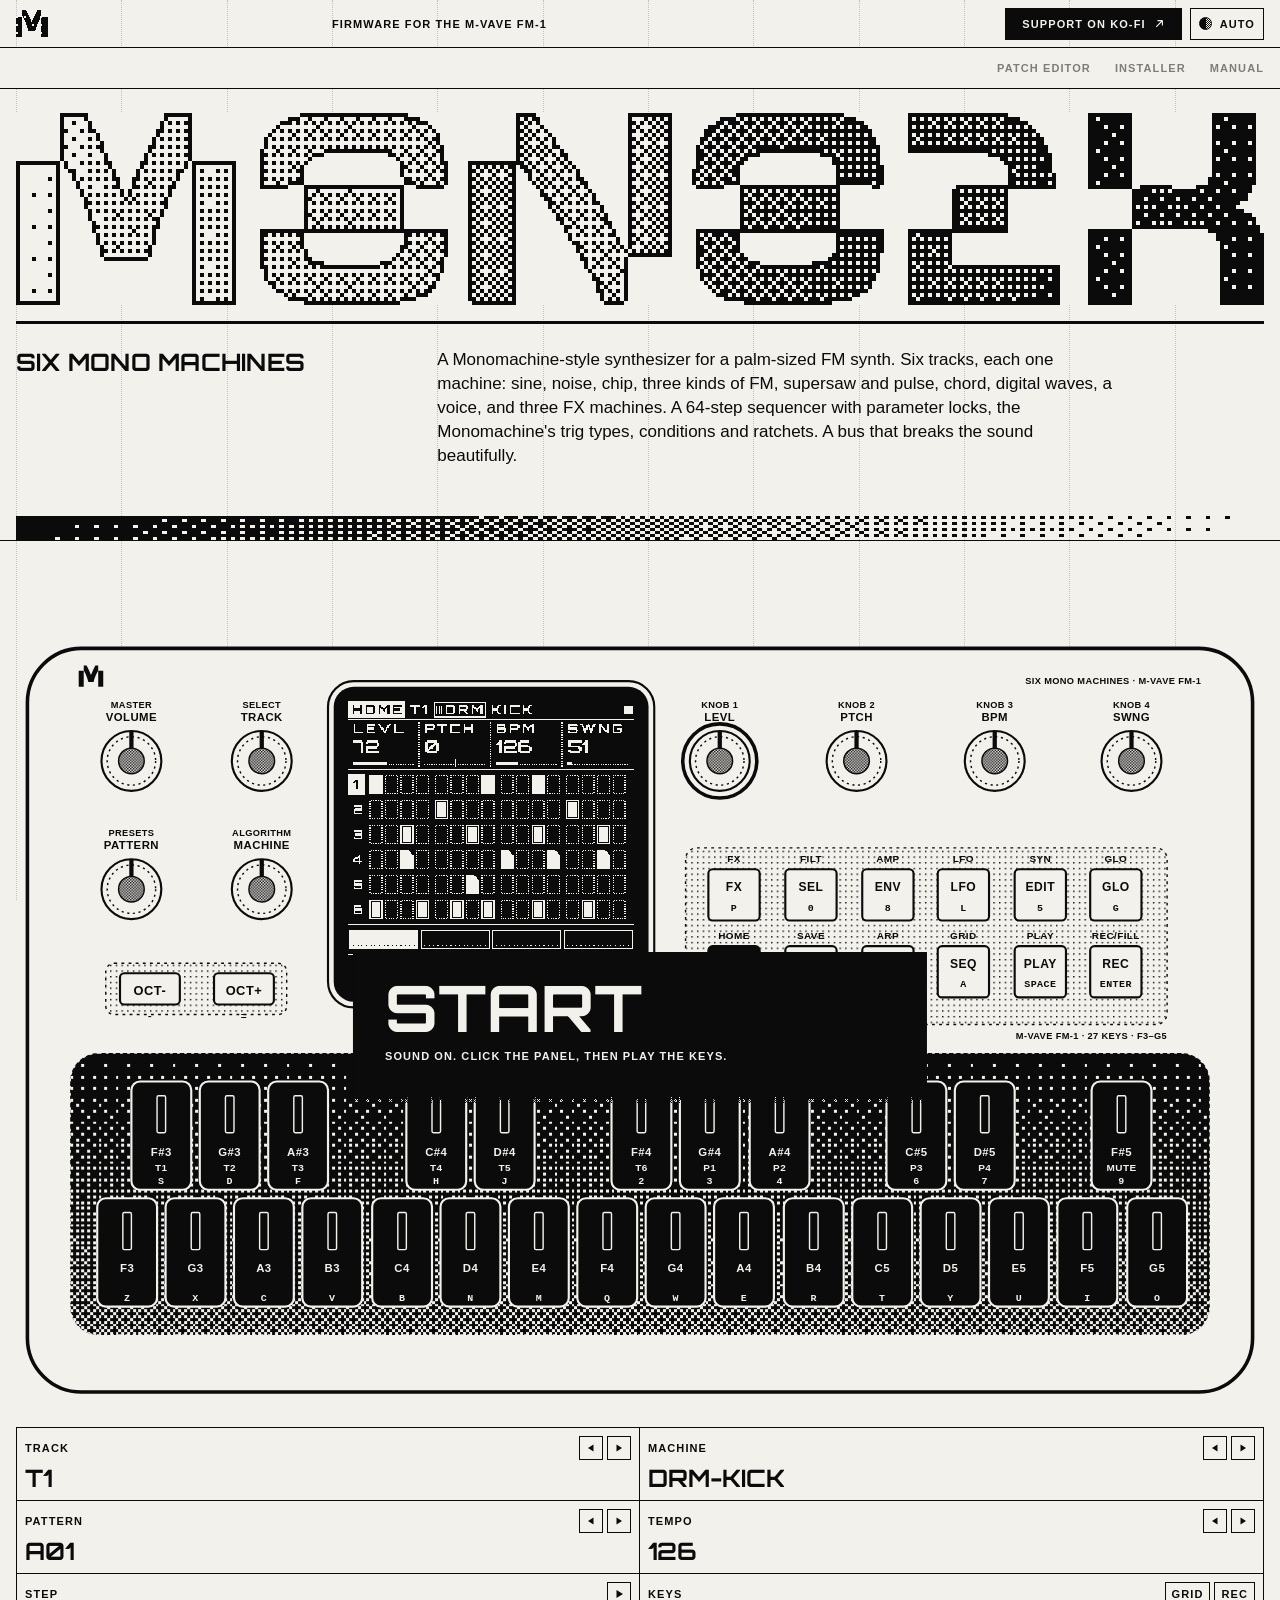
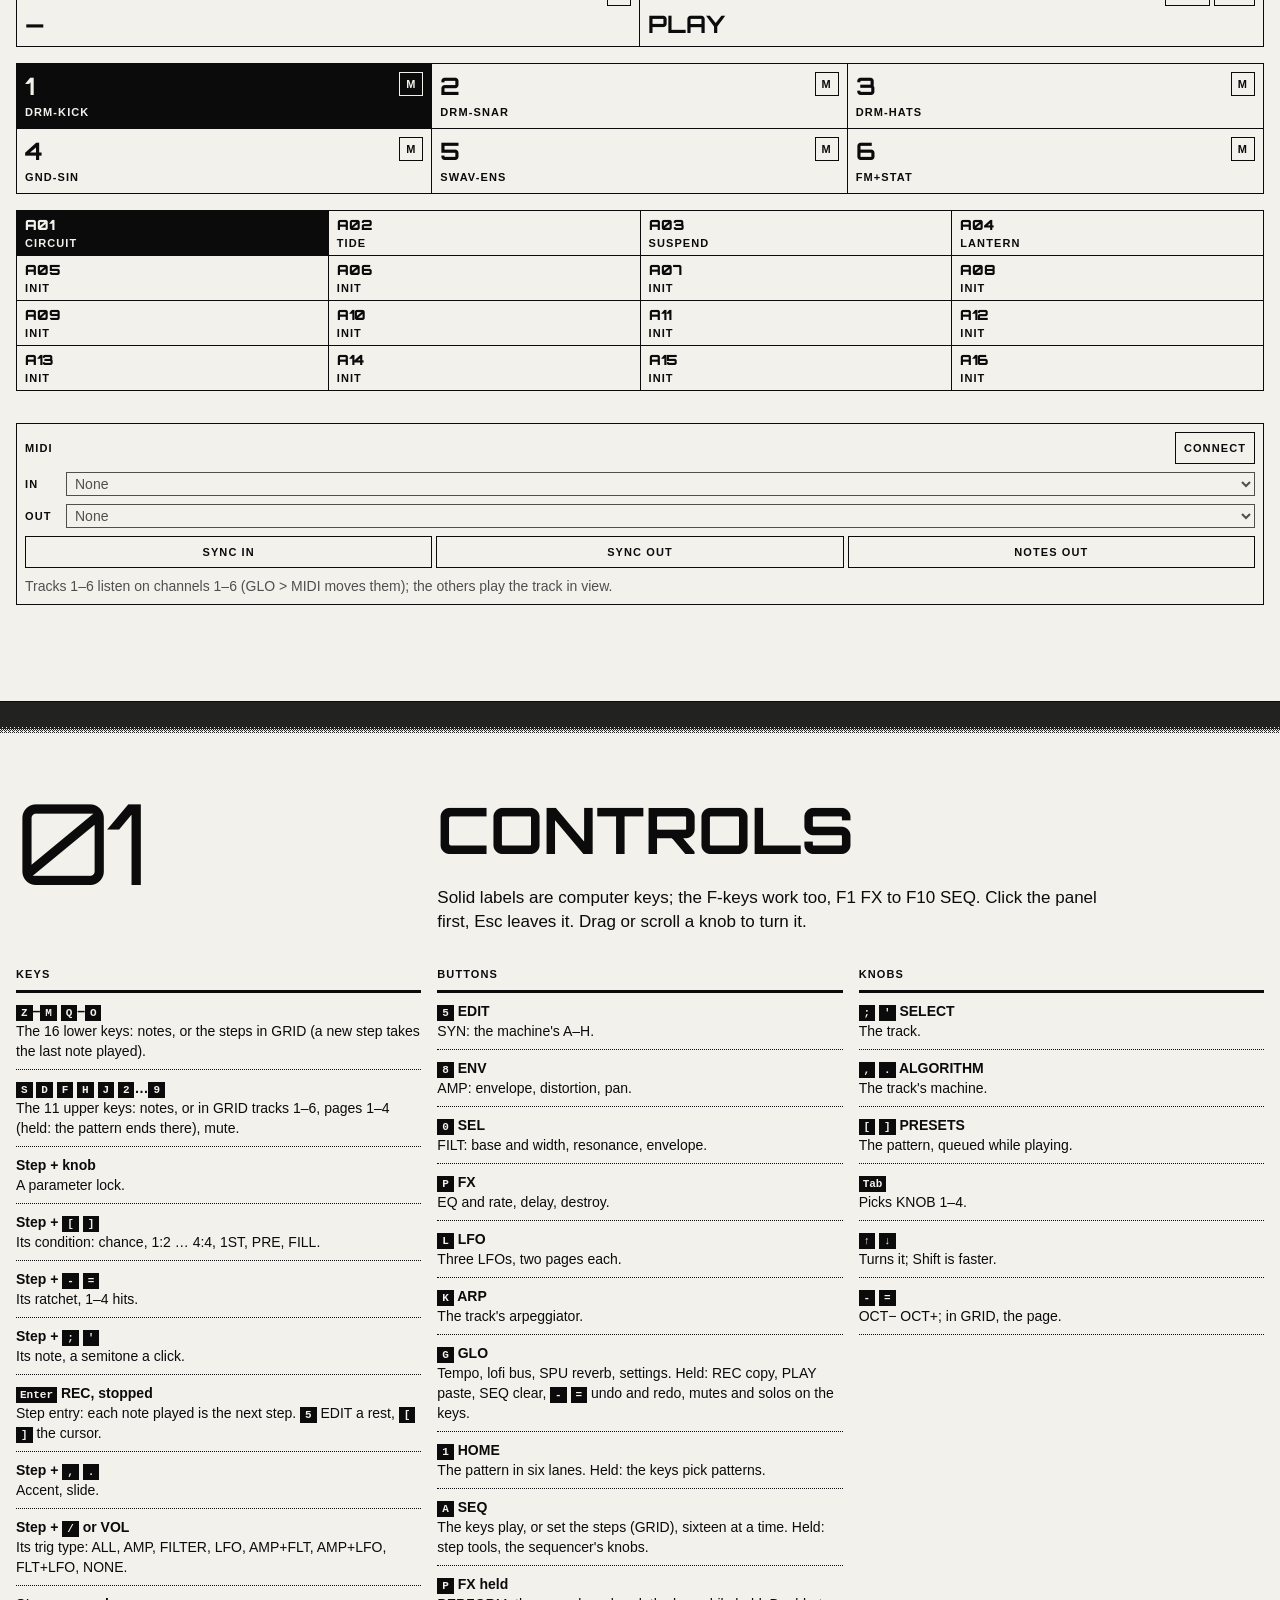
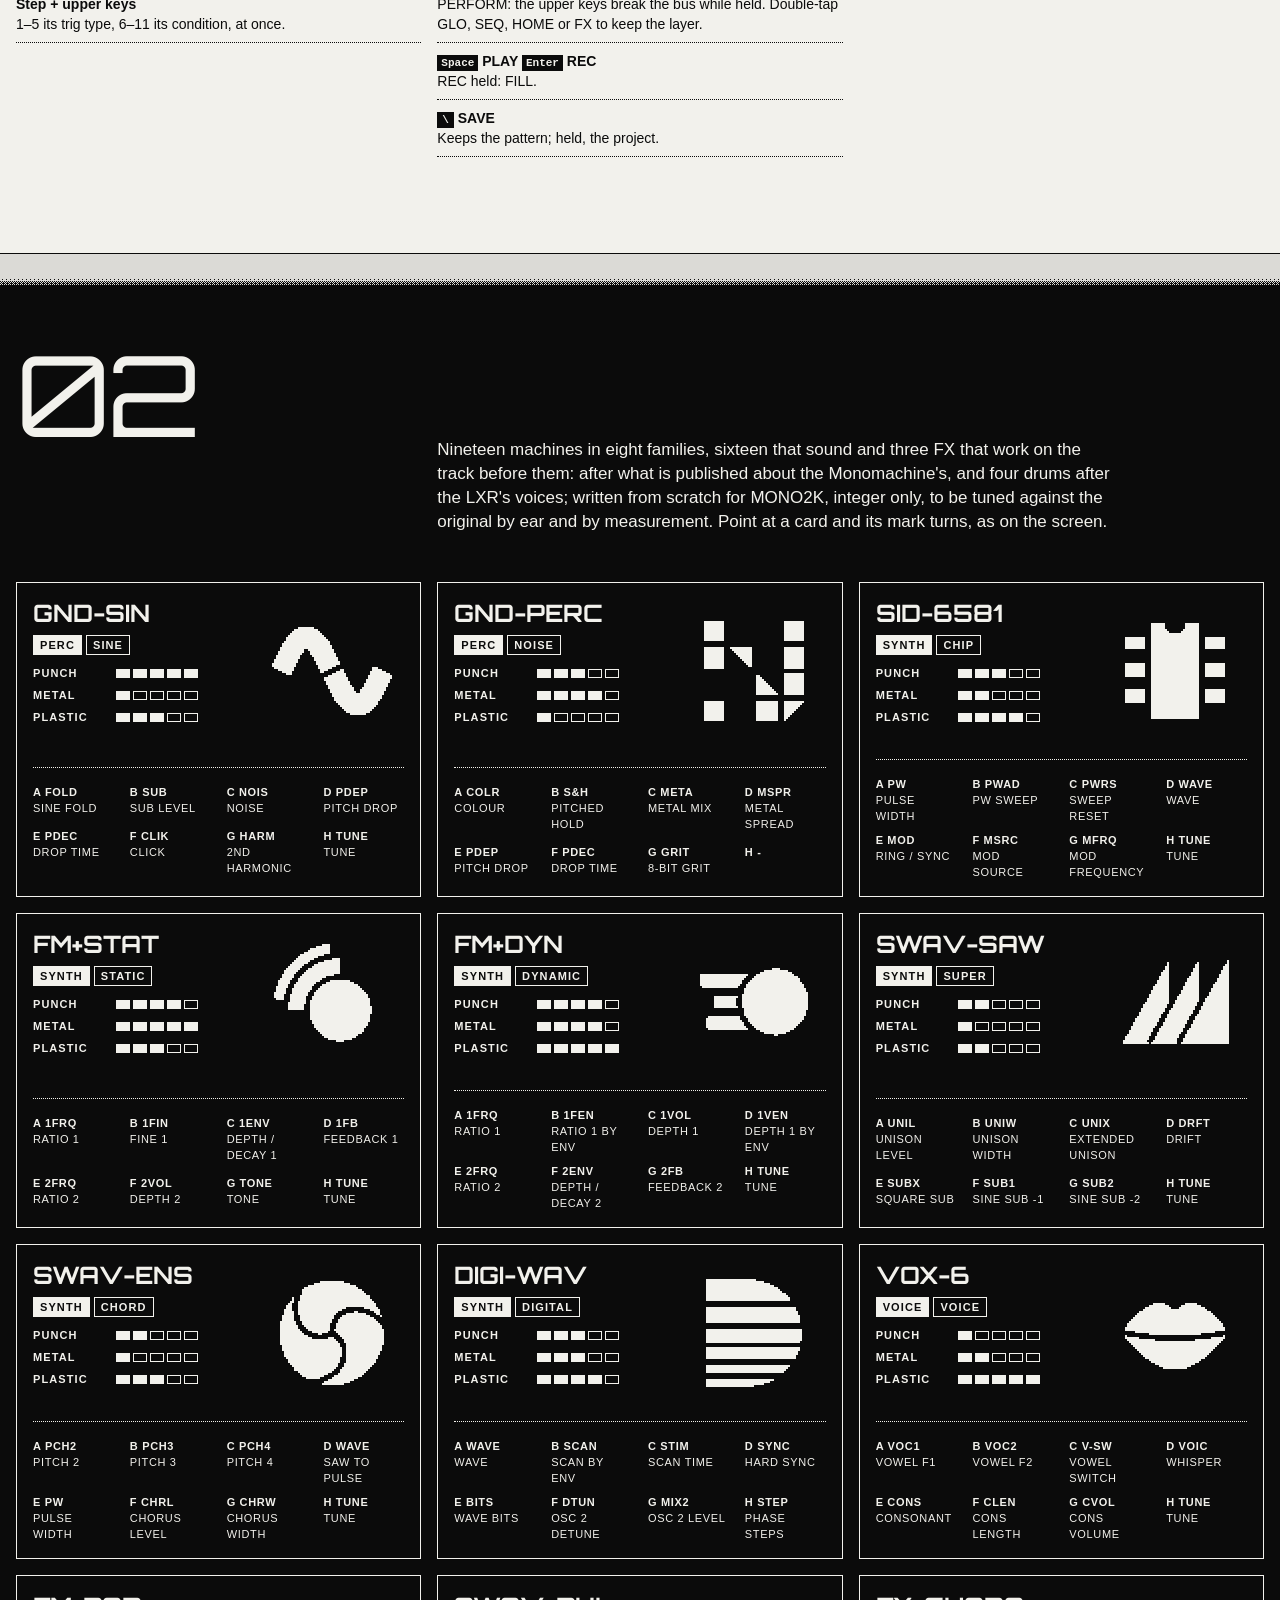
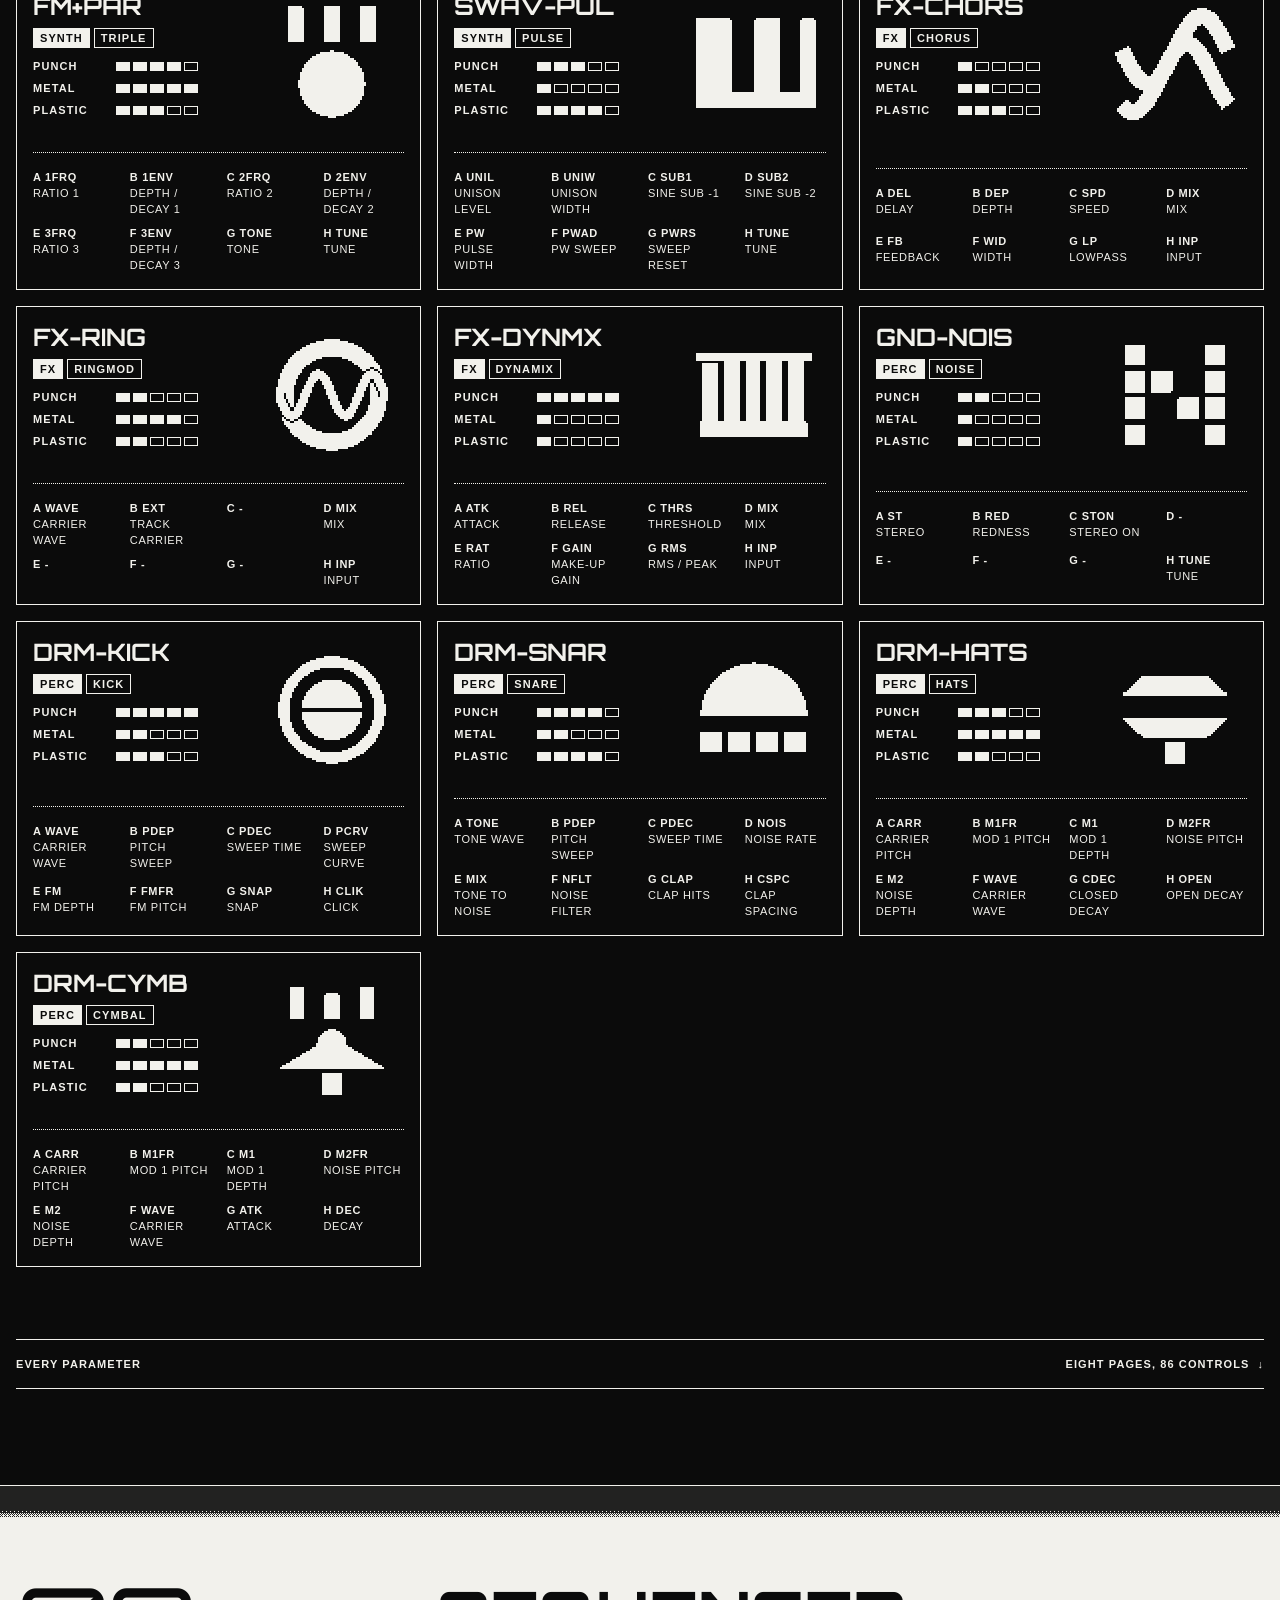
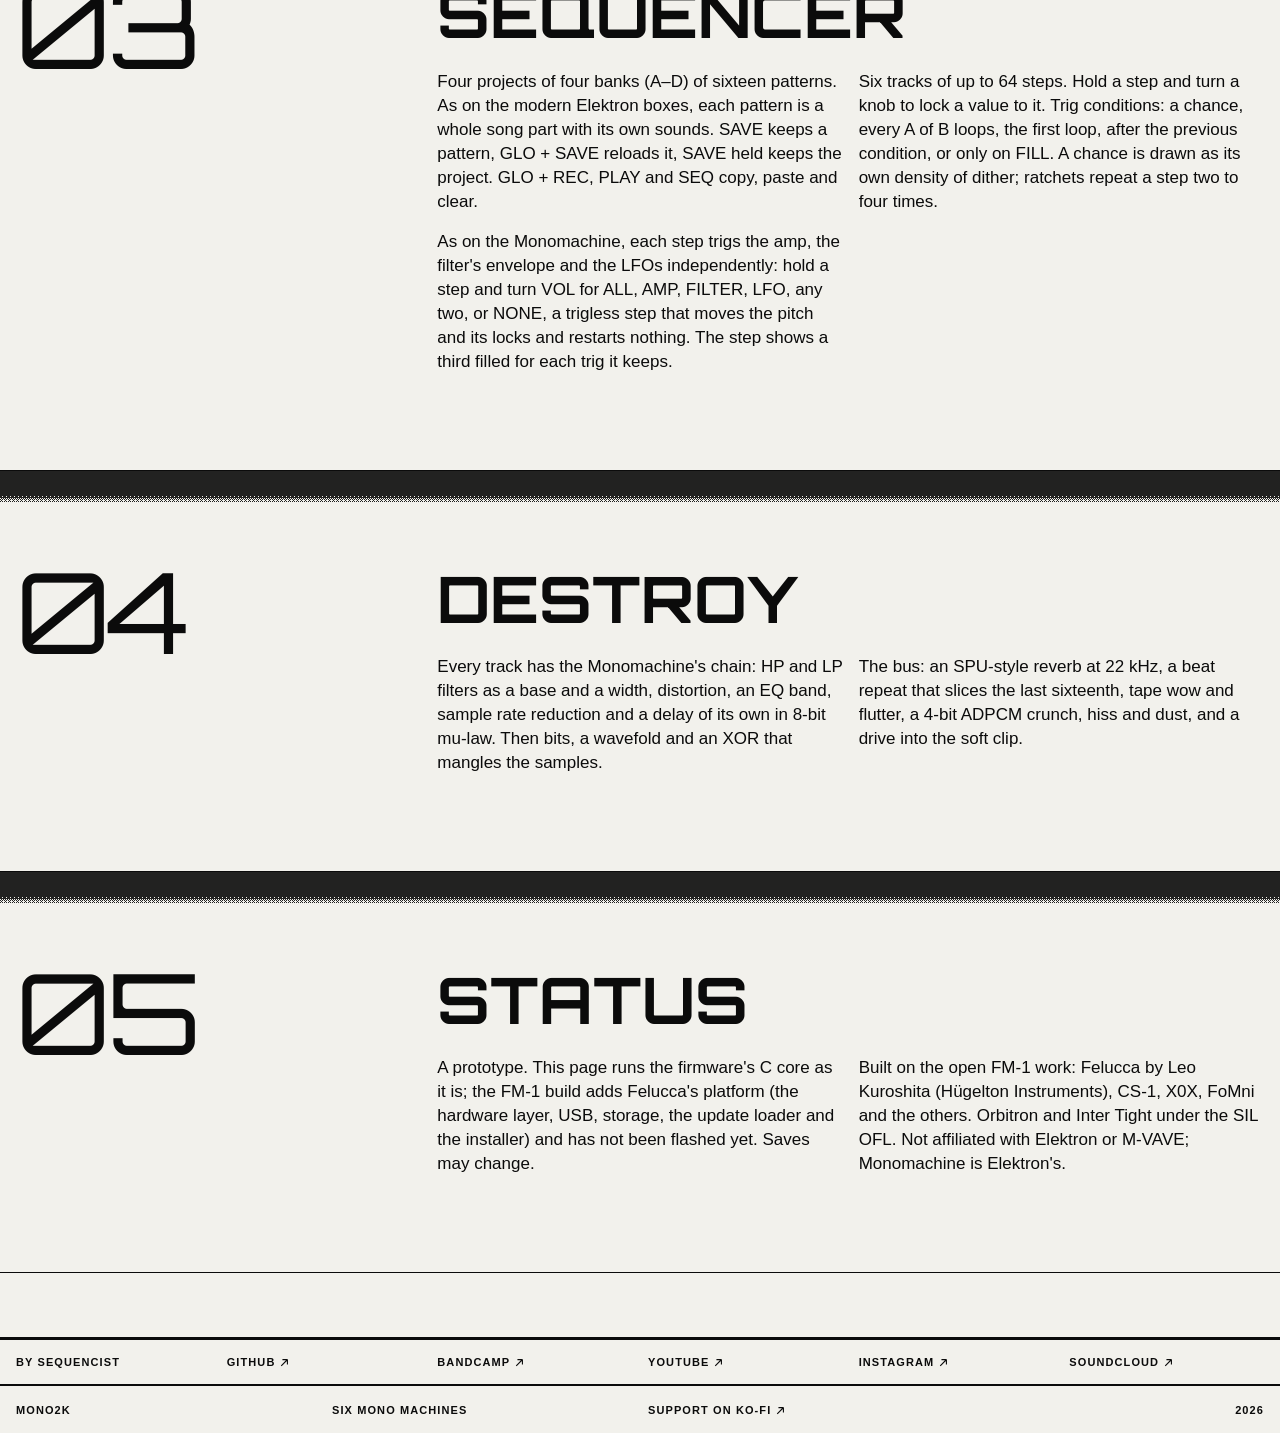
==== commit 30ed45b6: "The audit's fixes on the site: wasm v77, the change log, and the installer's MONO2K 0.1 rebuilt with" ====
--- a/web/index.html
+++ b/web/index.html
@@ -181,6 +181,6 @@
 </footer>
 
 <script src="panel.js?v=2"></script>
-<script src="app.js?v=87"></script>
+<script src="app.js?v=88"></script>
 </body>
 </html>
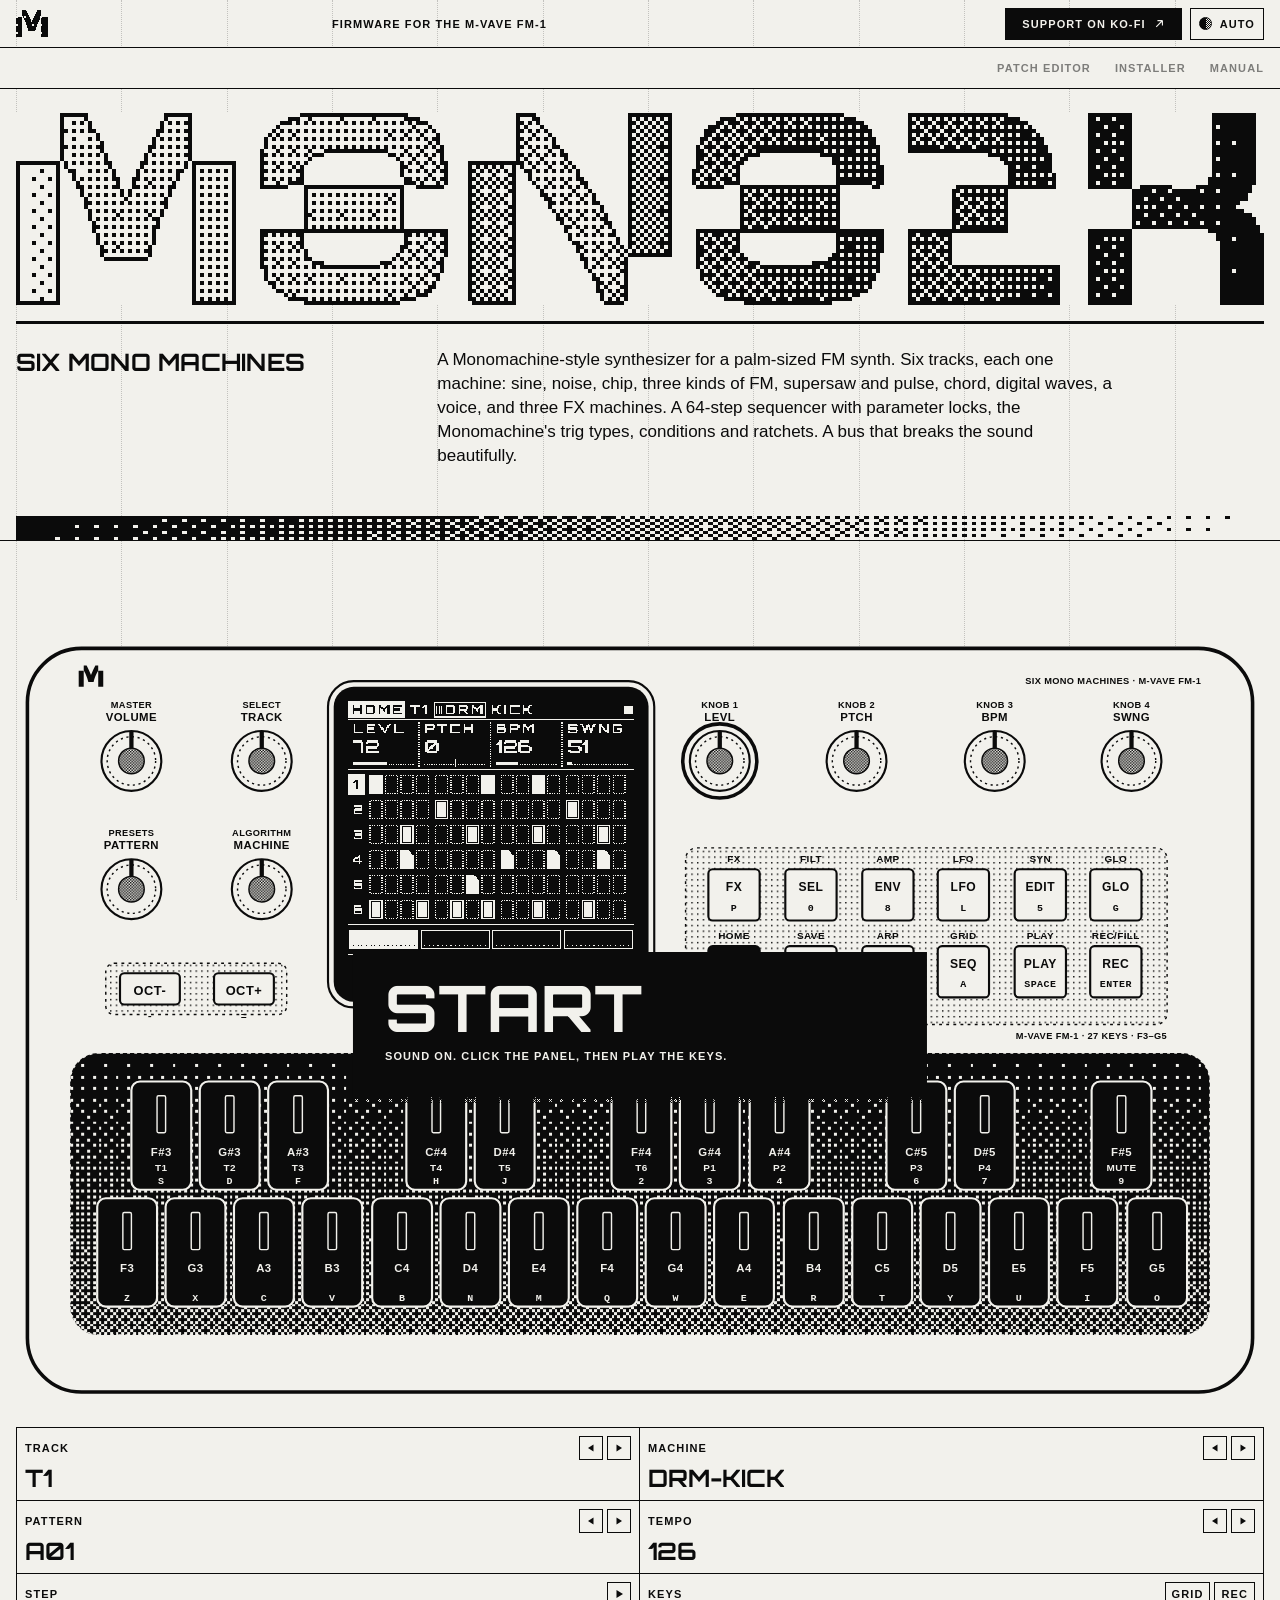
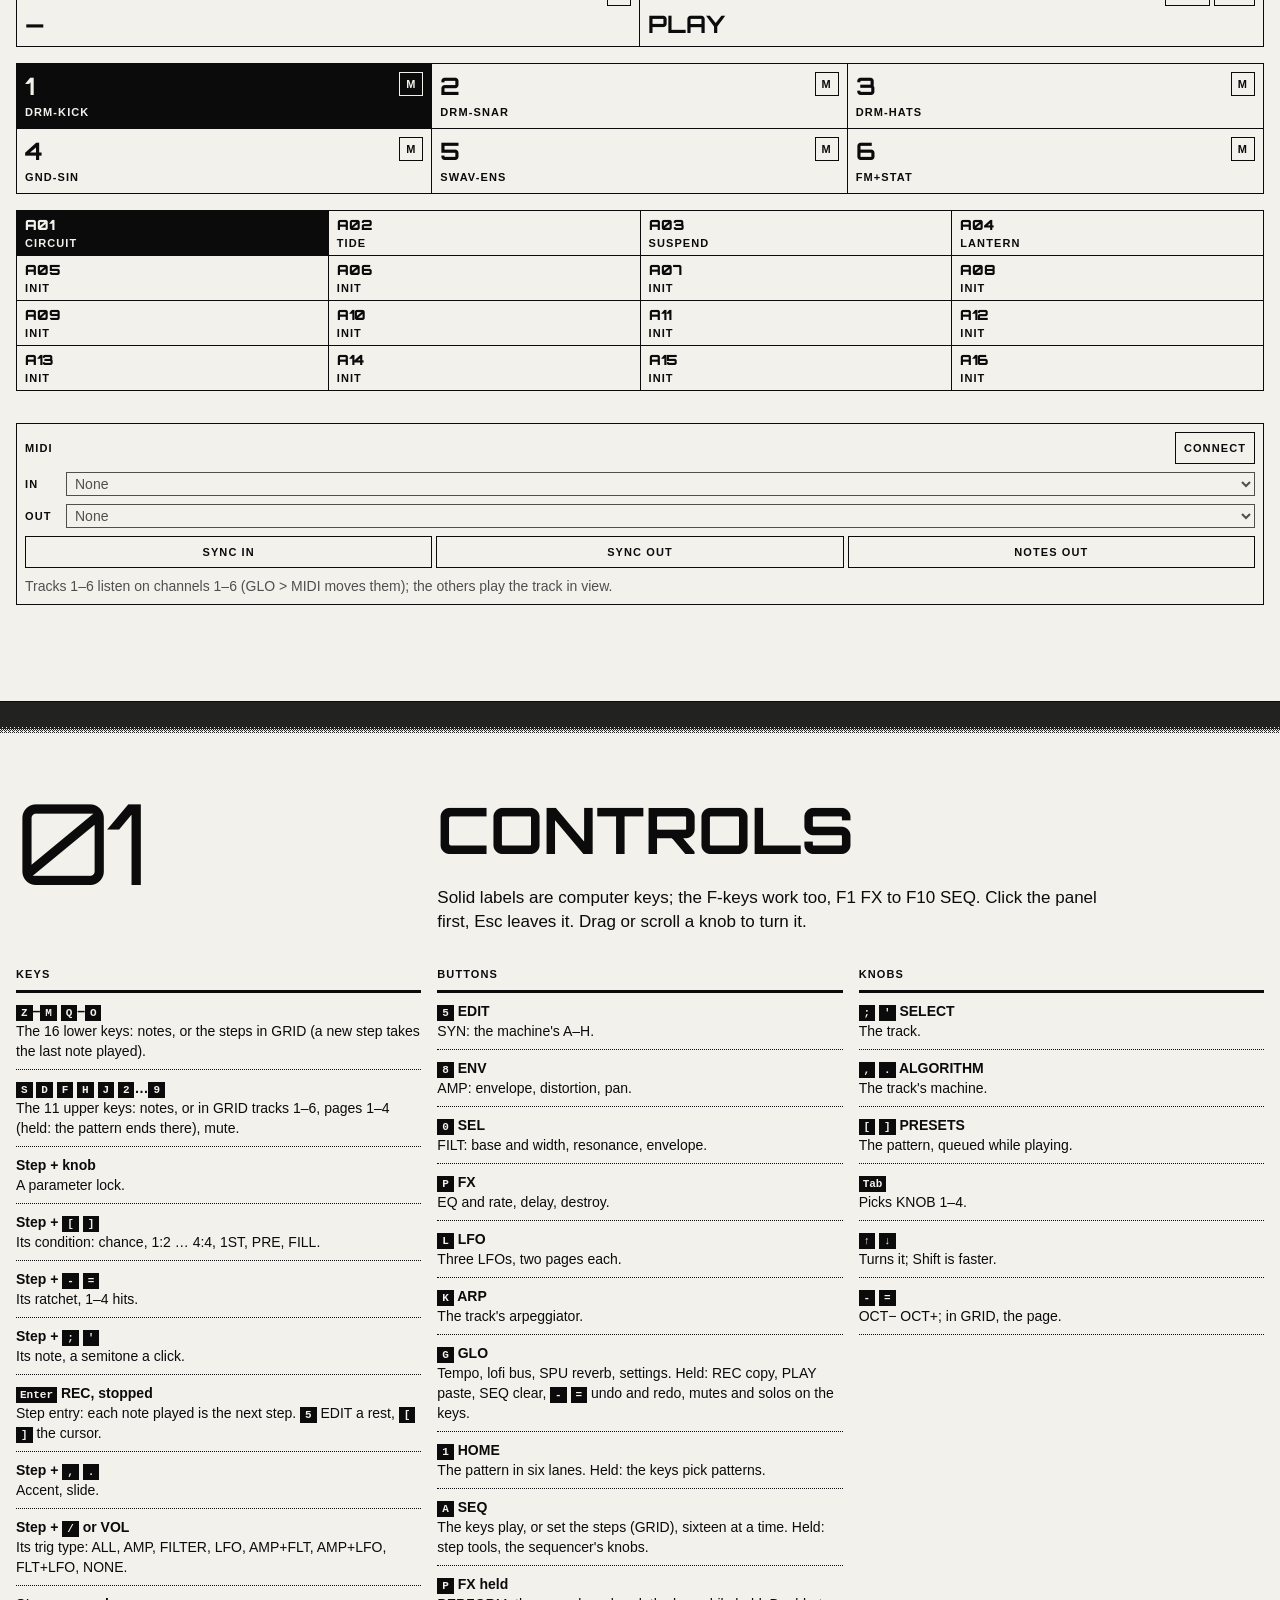
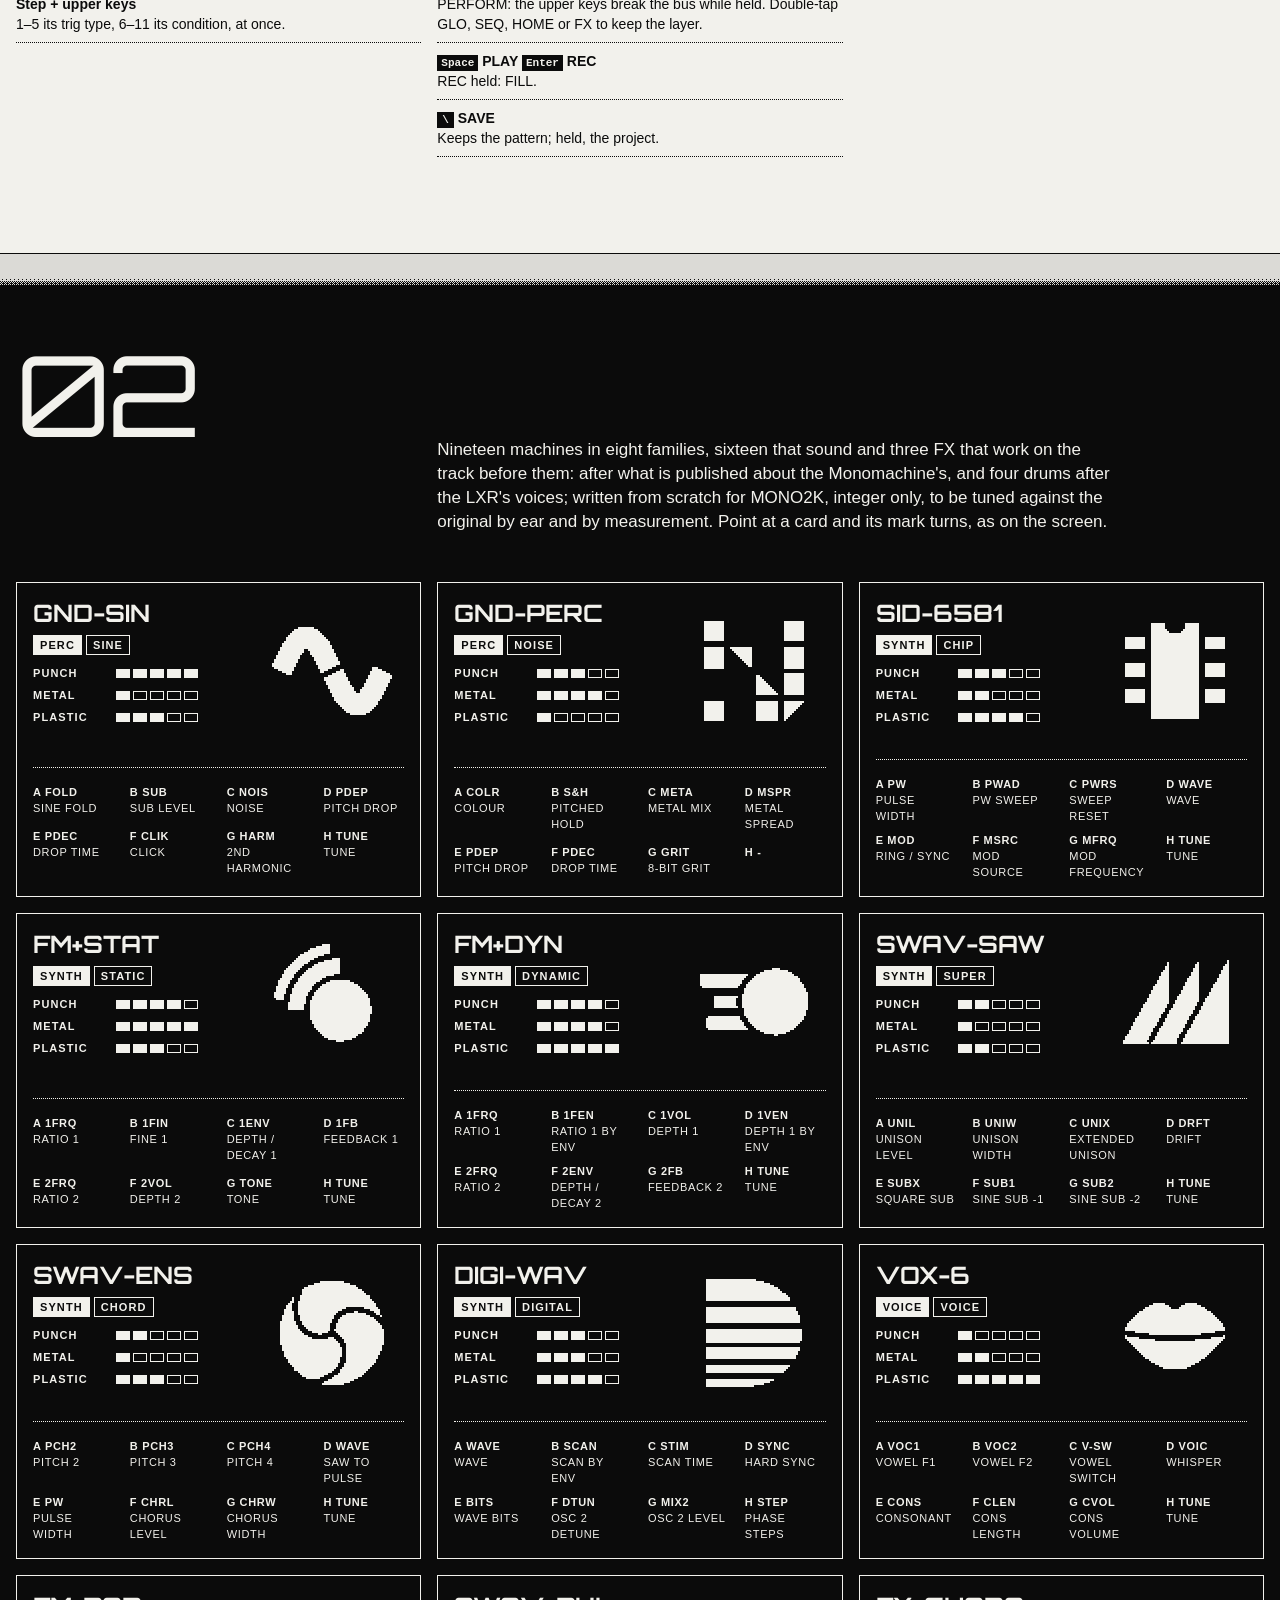
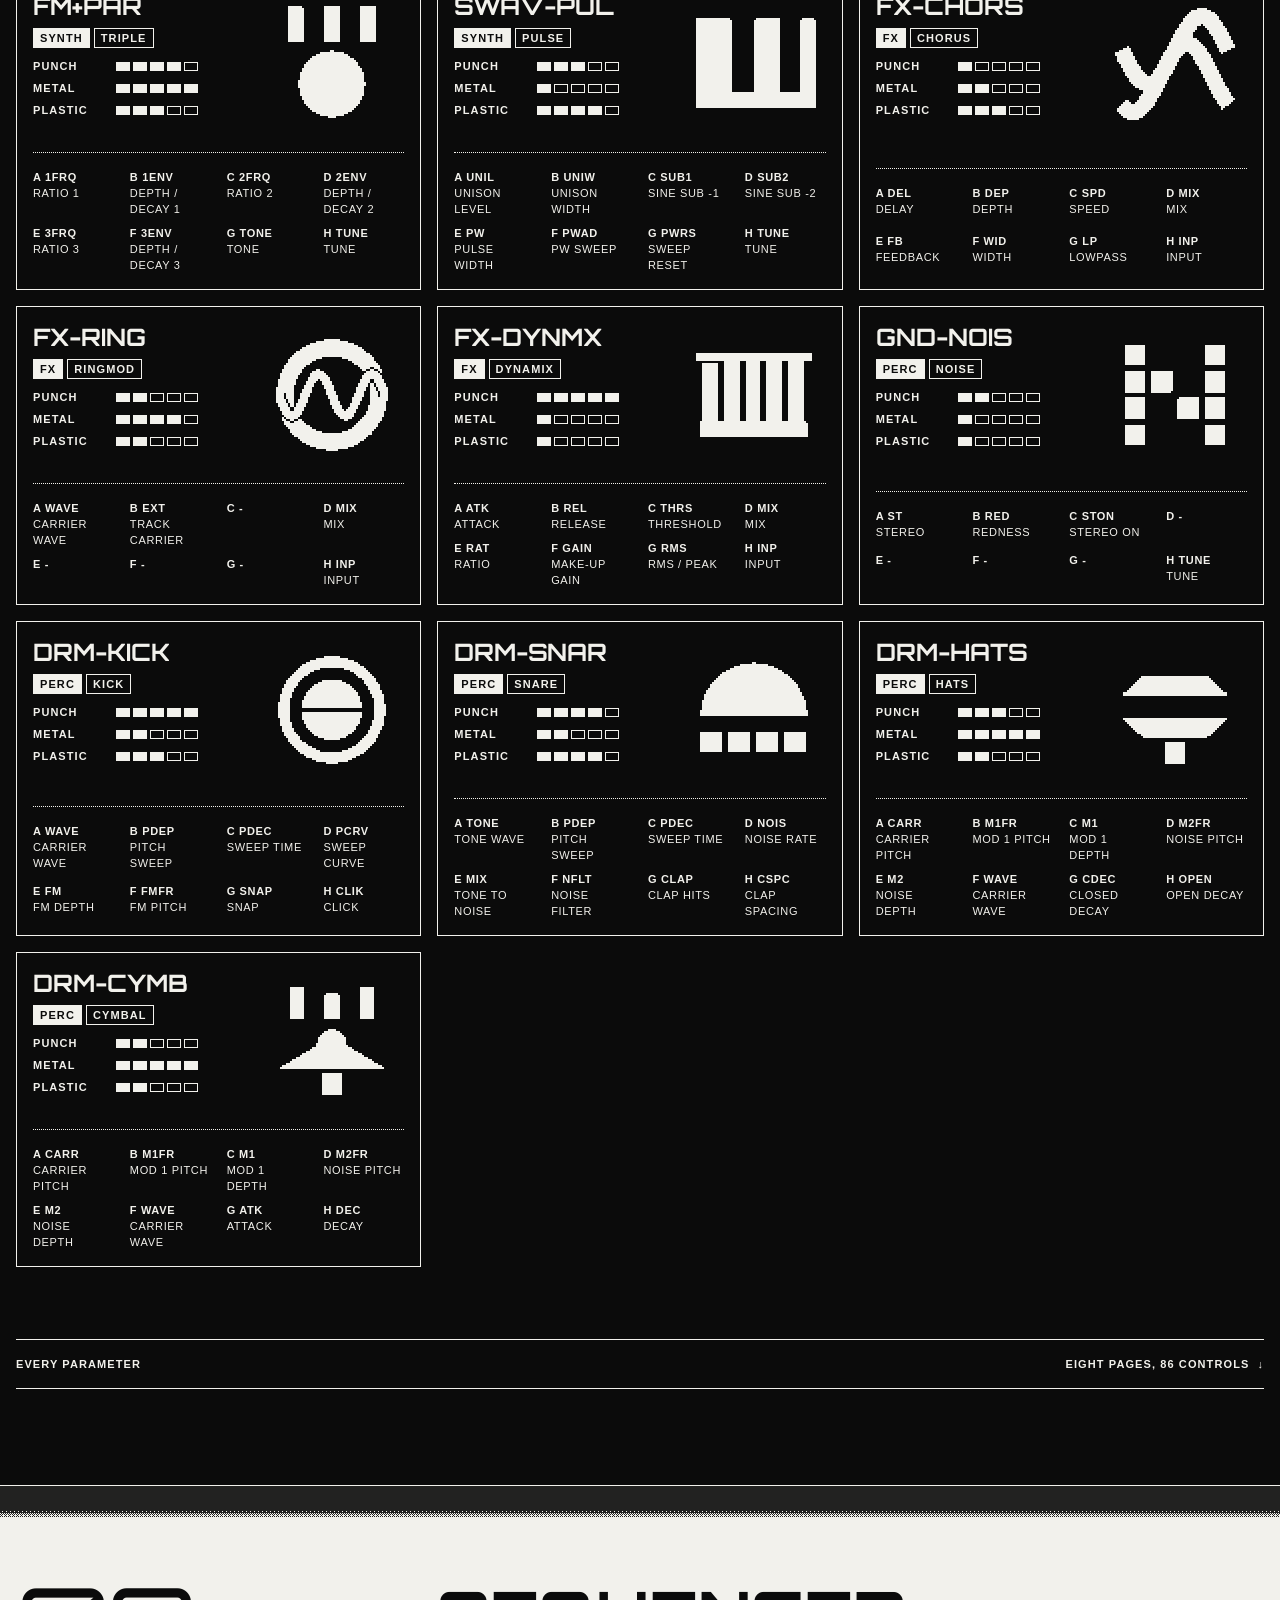
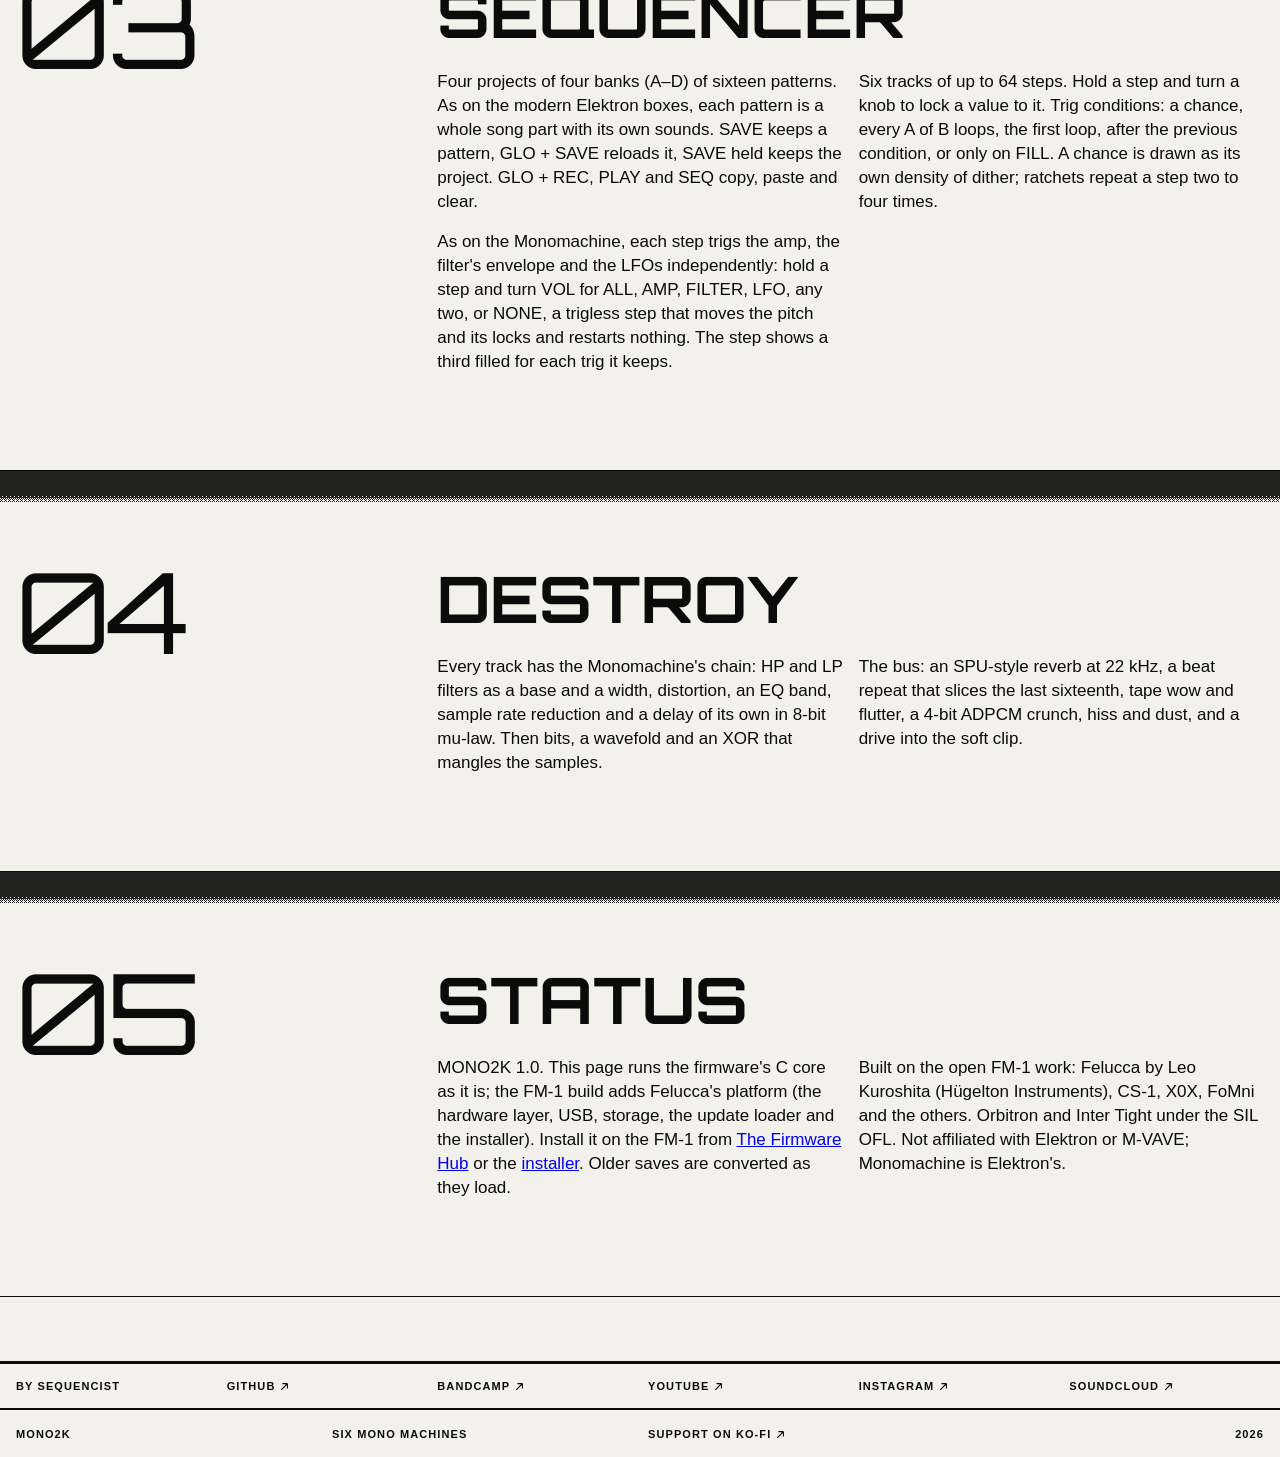
==== commit 865667be: "MONO2K 1.0: out of beta, after the owner tried it on the FM-1 web/firmware/mono2k.fwsc is build.py -" ====
--- a/web/index.html
+++ b/web/index.html
@@ -161,7 +161,7 @@
   <div class="sec__body">
     <h2 class="display">Status</h2>
     <div class="cols2">
-      <p>A prototype. This page runs the firmware's C core as it is; the FM-1 build adds Felucca's platform (the hardware layer, USB, storage, the update loader and the installer) and has not been flashed yet. Saves may change.</p>
+      <p>MONO2K 1.0. This page runs the firmware's C core as it is; the FM-1 build adds Felucca's platform (the hardware layer, USB, storage, the update loader and the installer). Install it on the FM-1 from <a href="https://thefirmwarehub.com" target="_blank" rel="noopener">The Firmware Hub</a> or the <a href="installer.html">installer</a>. Older saves are converted as they load.</p>
       <p>Built on the open FM-1 work: Felucca by Leo Kuroshita (Hügelton Instruments), CS-1, X0X, FoMni and the others. Orbitron and Inter Tight under the SIL OFL. Not affiliated with Elektron or M-VAVE; Monomachine is Elektron's.</p>
     </div>
   </div>
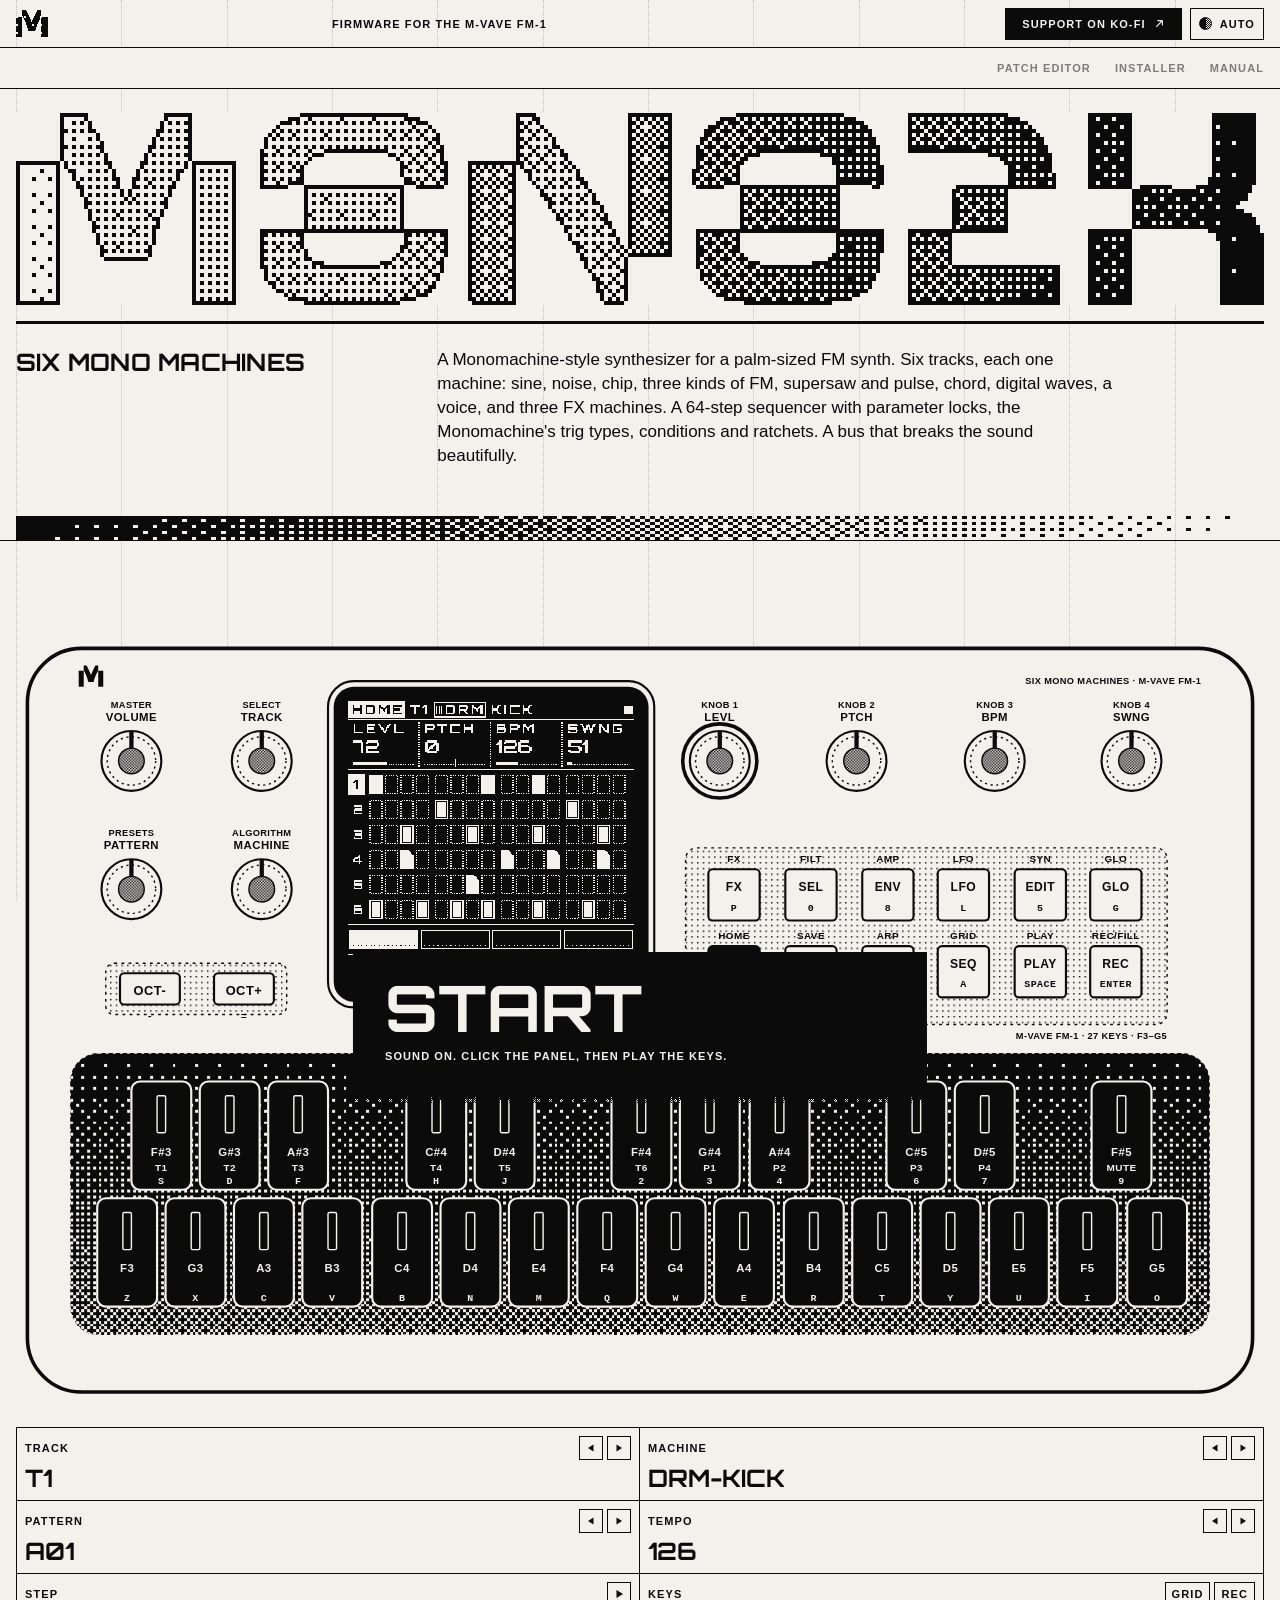
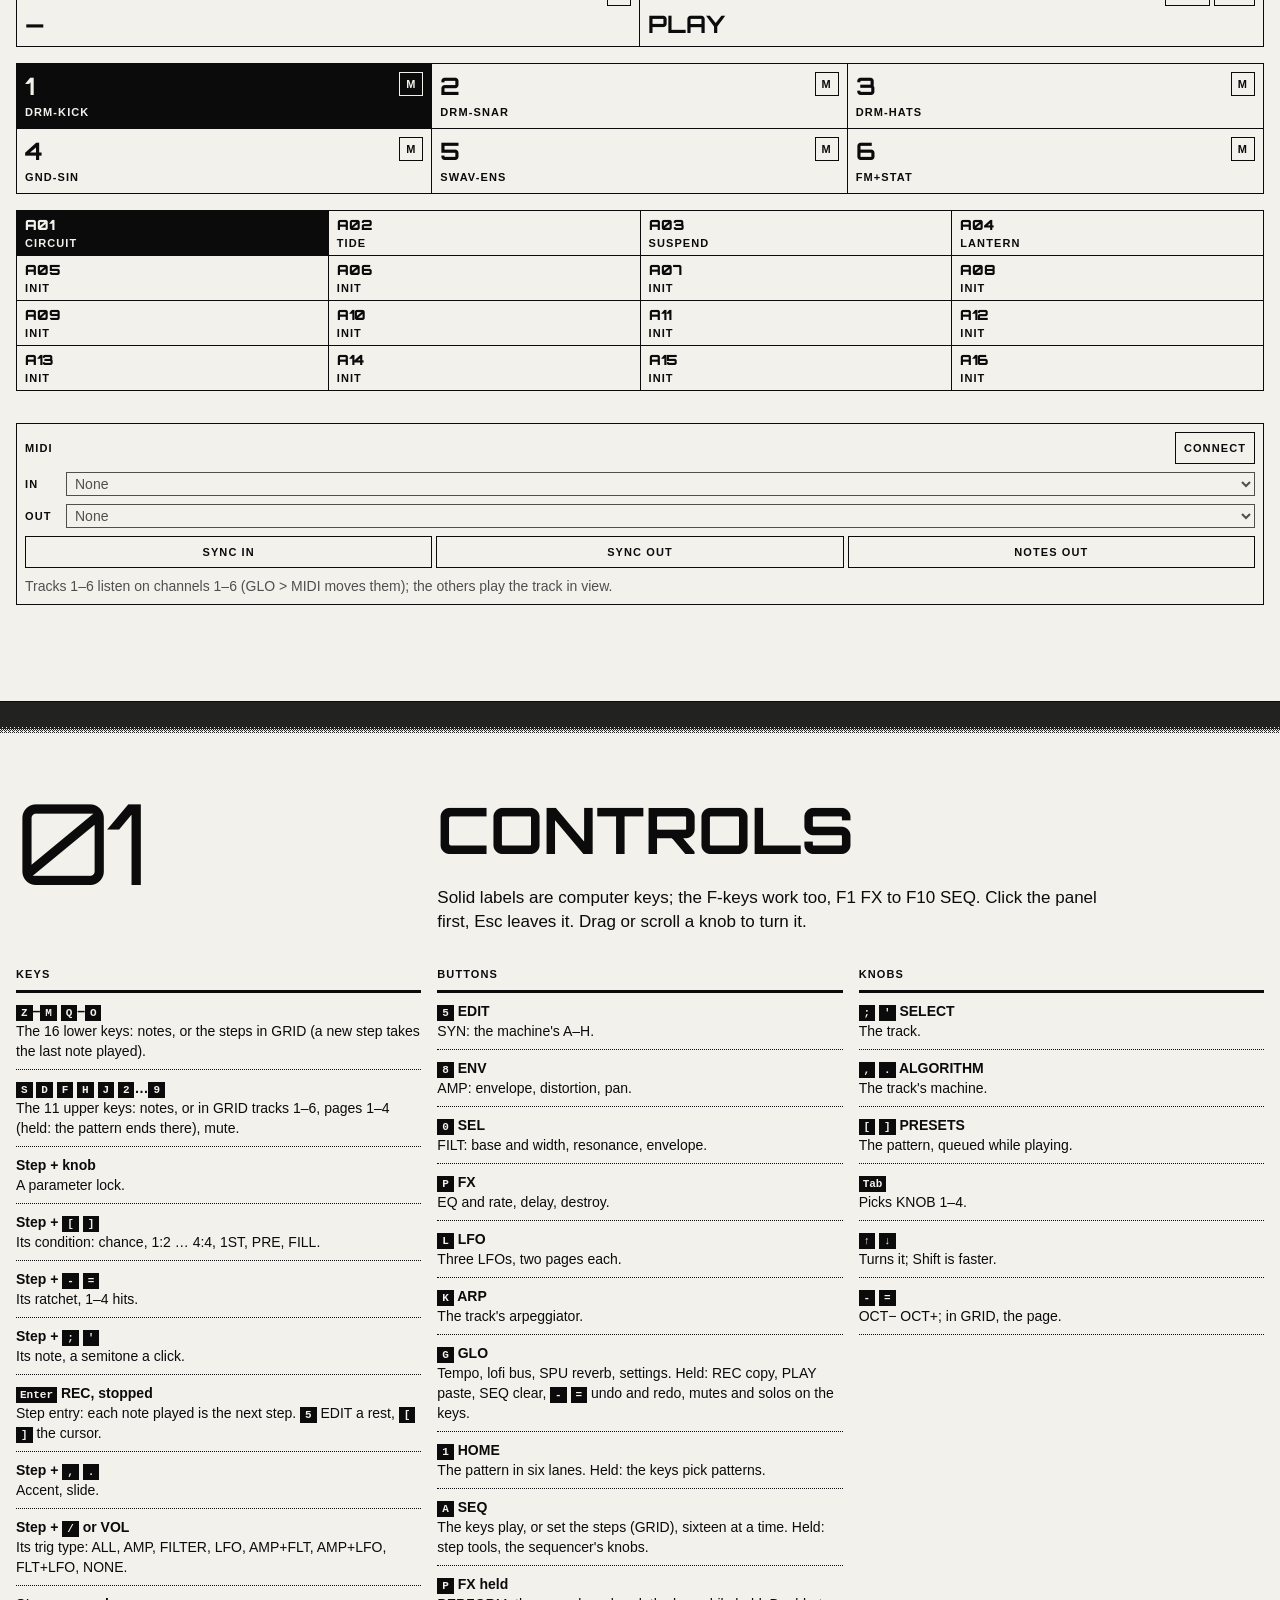
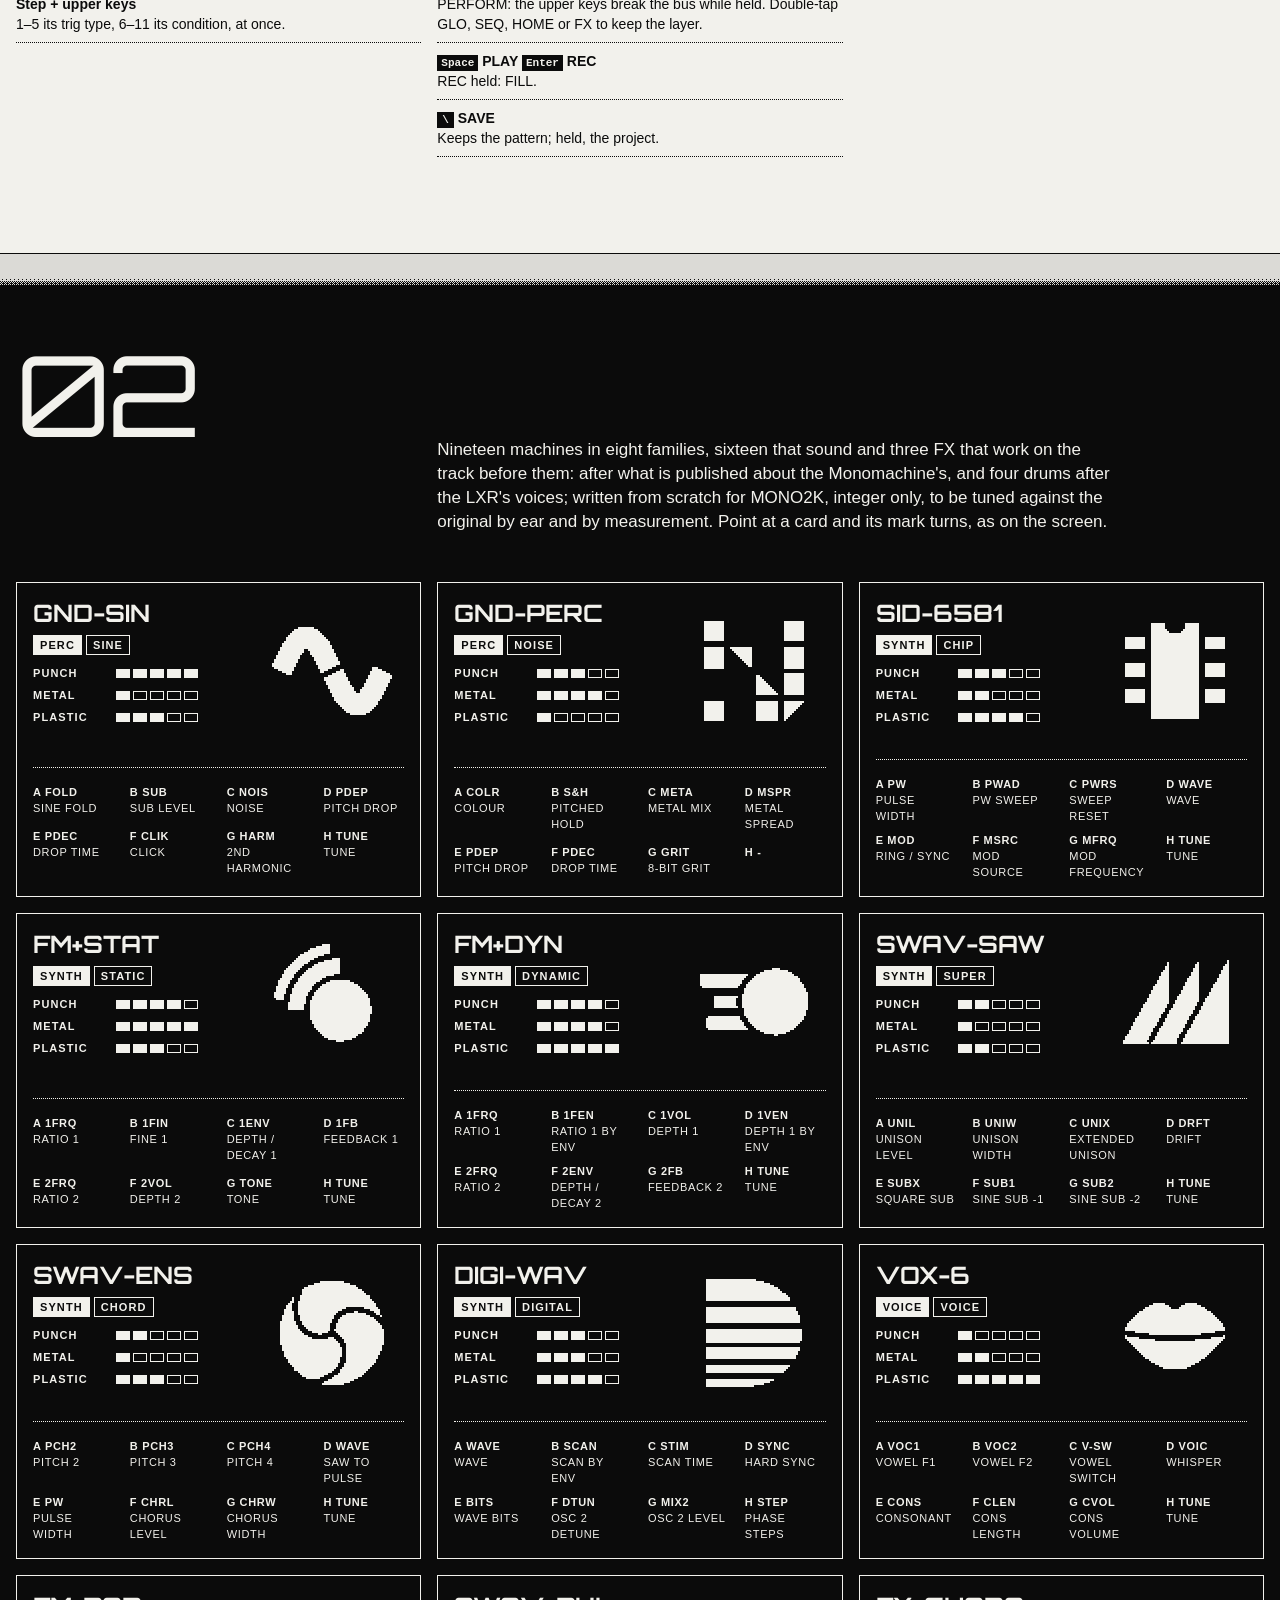
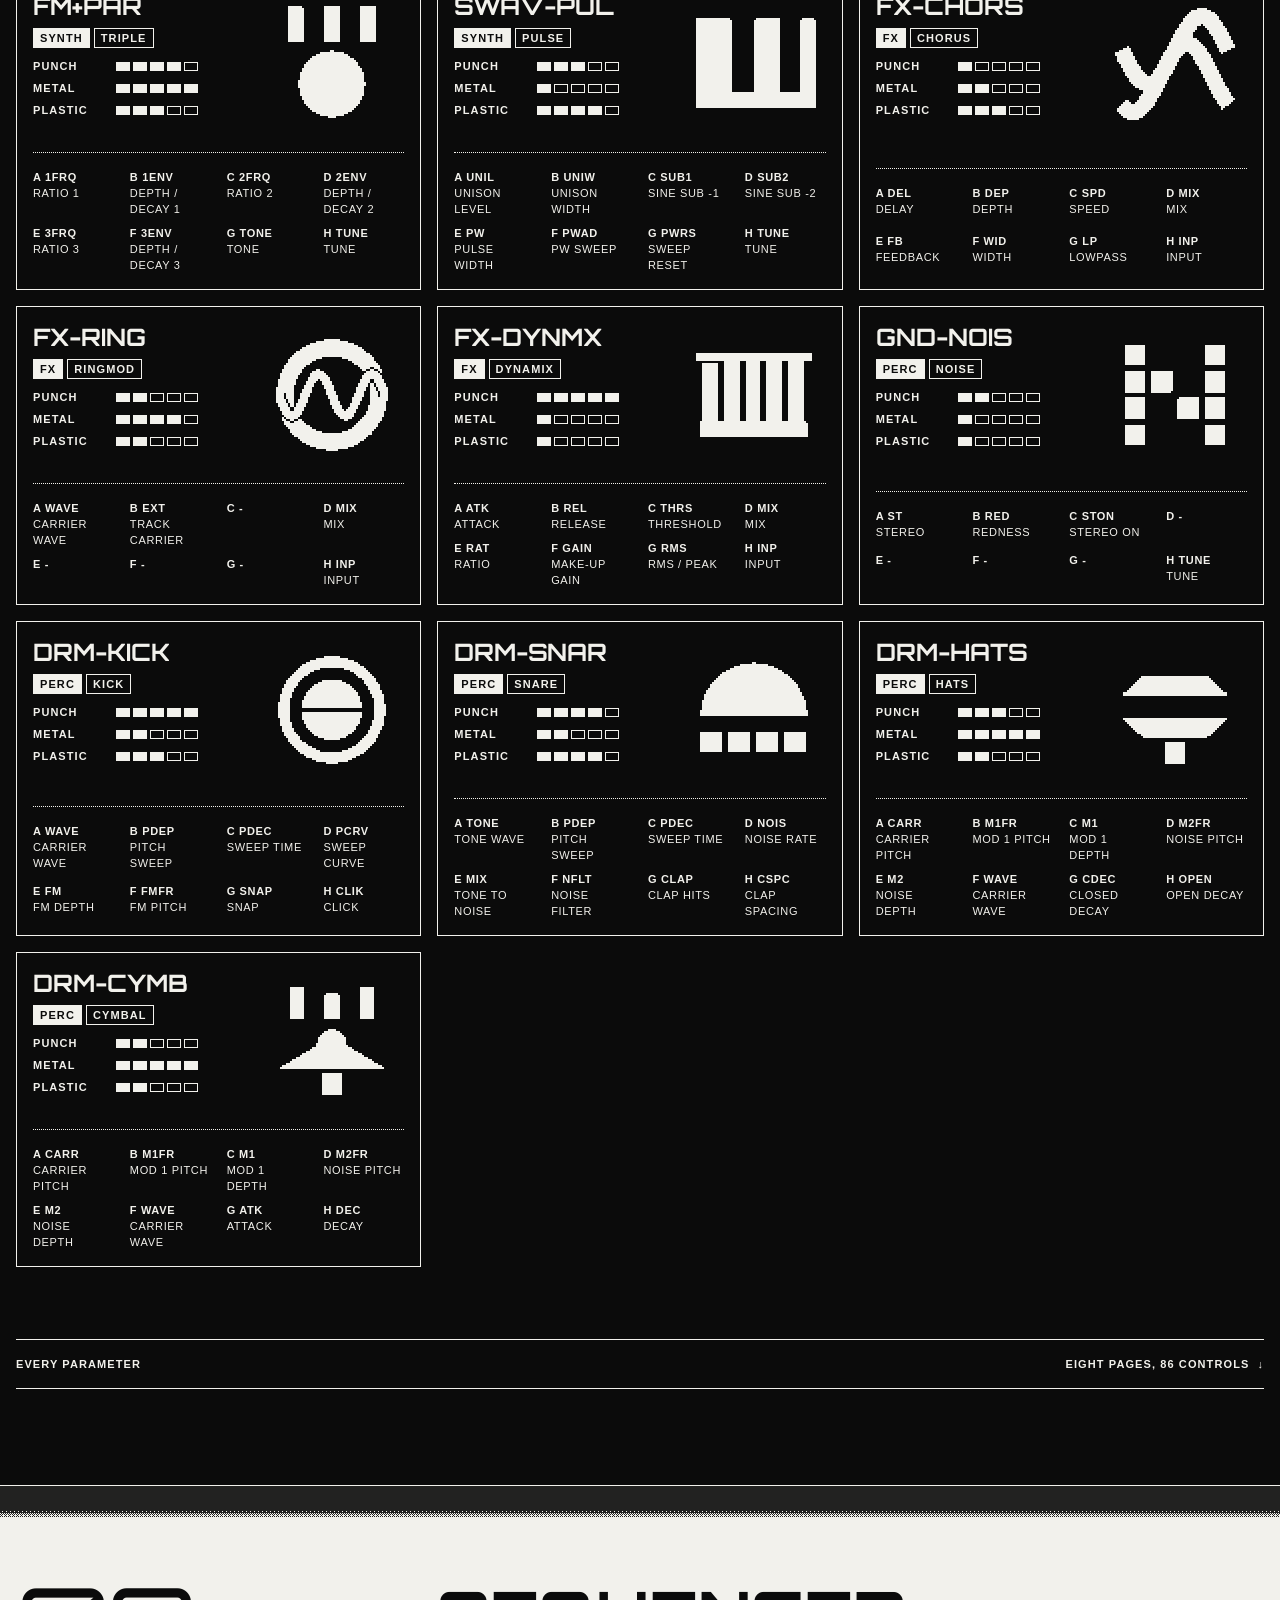
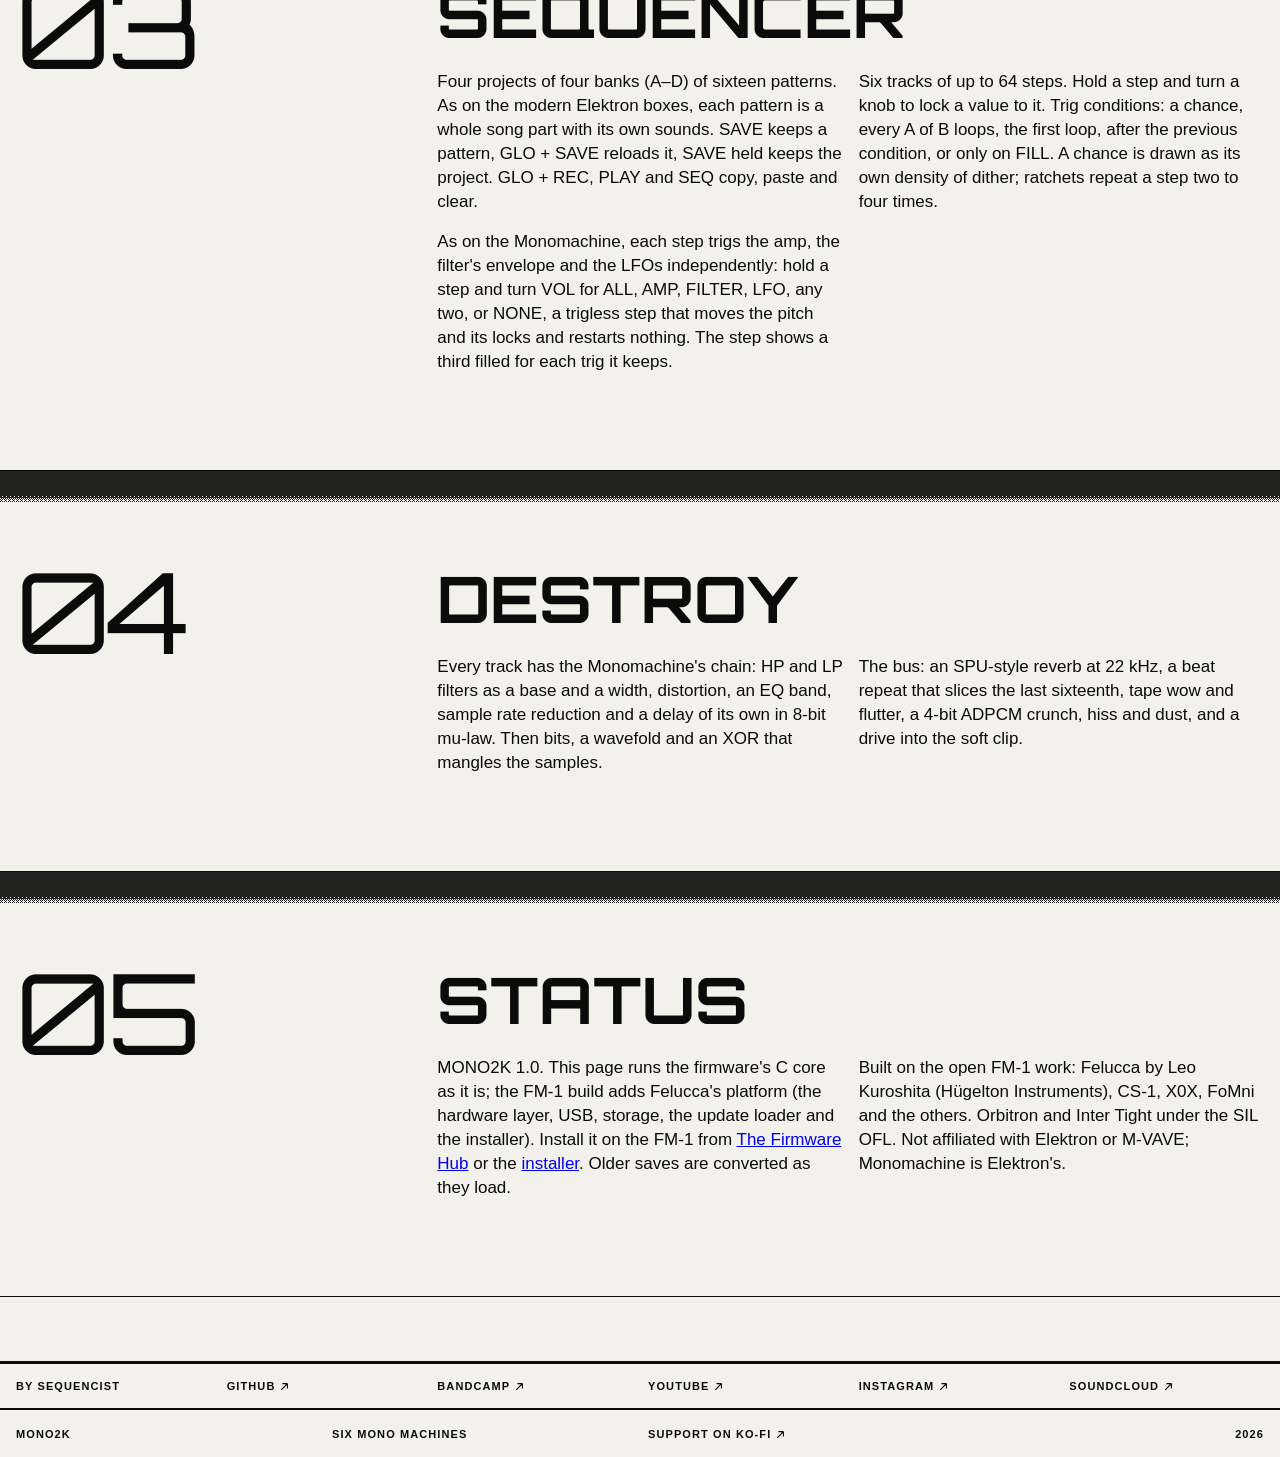
==== commit 0b121dba: "PADS: a pad plays its track at its root, the note its trigs sit on most (MONO2K 1.0.1) A pad took th" ====
--- a/web/index.html
+++ b/web/index.html
@@ -181,6 +181,6 @@
 </footer>
 
 <script src="panel.js?v=2"></script>
-<script src="app.js?v=88"></script>
+<script src="app.js?v=89"></script>
 </body>
 </html>
